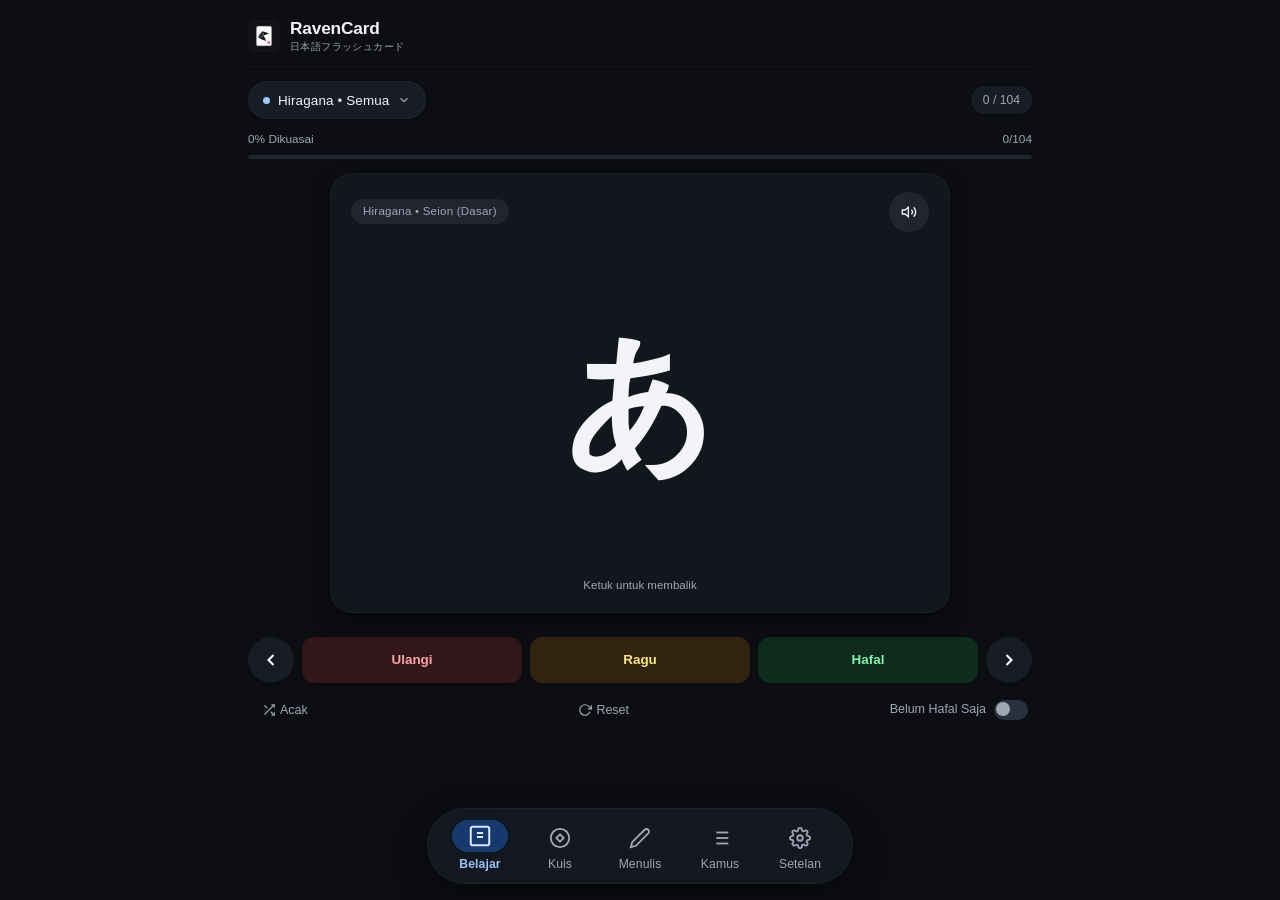
==== index.html @ d356d637 "fix(ui): enlarge japanese characters for android mobile devices and bump cache v33" ====
<!DOCTYPE html>
<html lang="id">
<head>
  <meta charset="UTF-8">
  <meta name="viewport" content="width=device-width, initial-scale=1.0, maximum-scale=1.0, user-scalable=no, viewport-fit=cover">
  <meta name="description" content="Aplikasi Flashcard Belajar Bahasa Jepang: Hiragana, Katakana, Kanji, dan Kotoba N5-N3 secara interaktif dan offline.">
  <meta name="referrer" content="no-referrer">
  <meta name="theme-color" content="#111318">
  
  <meta name="mobile-web-app-capable" content="yes">
  <meta name="application-name" content="RavenCard">
  <link rel="manifest" href="./manifest.json?v=9">
  <link rel="icon" type="image/svg+xml" href="./assets/icons/logo.svg">
  <link rel="icon" type="image/png" sizes="192x192" href="./assets/icons/icon-192.png?v=9">
  
  <meta name="apple-mobile-web-app-capable" content="yes">
  <meta name="apple-mobile-web-app-status-bar-style" content="black-translucent">
  <meta name="apple-mobile-web-app-title" content="RavenCard">
  <link rel="apple-touch-icon" href="./assets/icons/icon-192.png?v=9">

  <title>RavenCard - Nihongo Flashcard N5-N3</title>
  
  <link rel="stylesheet" href="./css/style.css?v=33">
</head>
<body>
  <div class="app-container">
    <div id="protocol-warning" class="hidden" style="background: #251212; border: 1px solid #f85149; color: #f0f6fc; padding: 14px 16px; border-radius: 8px; margin-bottom: 16px; font-size: 0.85rem; line-height: 1.5;">
      <div style="font-weight: 700; color: #ff7b72; margin-bottom: 4px;">Peringatan Keamanan Browser (CORS file:// Protocol)</div>
      <p>Aplikasi web modern berbasis <strong>ES Modules</strong>, <strong>Service Worker</strong>, dan <strong>PWA Manifest</strong> diblokir oleh kebijakan keamanan browser jika dibuka langsung melalui double-click berkas (protokol <code>file://</code>).</p>
      <div style="margin-top: 8px;">Jalankan web server lokal melalui terminal:</div>
      <code style="display: block; background: #0d1117; padding: 8px 12px; border-radius: 4px; border: 1px solid #30363d; margin: 8px 0; font-family: monospace; color: #58a6ff;">python3 -m http.server 8080</code>
      <div>Lalu buka di browser: <a href="http://localhost:8080" style="color: #58a6ff; font-weight: 600; text-decoration: underline;">http://localhost:8080</a></div>
    </div>
    <script>
      if (window.location.protocol === 'file:') {
        var warnEl = document.getElementById('protocol-warning');
        if (warnEl) warnEl.classList.remove('hidden');
      }
    </script>

    <header class="top-bar">
      <div class="brand-section">
        <img src="./assets/icons/logo.svg" alt="RavenCard Logo" class="brand-icon">
        <div class="brand-title-wrap">
          <h1 class="brand-title">RavenCard</h1>
          <span class="brand-subtitle">日本語フラッシュカード</span>
        </div>
      </div>
      
      <div class="top-actions">
        <button id="install-app-btn" class="btn-install-header hidden" aria-label="Instal ke Android">
          <svg width="15" height="15" viewBox="0 0 24 24" fill="none" stroke="currentColor" stroke-width="2.5">
            <path d="M21 15v4a2 2 0 0 1-2 2H5a2 2 0 0 1-2-2v-4"></path>
            <polyline points="7 10 12 15 17 10"></polyline>
            <line x1="12" y1="15" x2="12" y2="3"></line>
          </svg>
          <span>Instal</span>
        </button>
      </div>
    </header>

    <div class="deck-selector-bar" id="deck-selector-bar">
      <button id="deck-selector-btn" class="deck-selector-chip" aria-label="Ganti Kategori dan Level Materi" aria-haspopup="dialog">
        <span class="deck-chip-dot" aria-hidden="true"></span>
        <span id="deck-active-label" class="deck-active-label">Hiragana • Semua</span>
        <svg class="deck-chip-chevron" width="14" height="14" viewBox="0 0 24 24" fill="none" stroke="currentColor" stroke-width="2">
          <polyline points="6 9 12 15 18 9"></polyline>
        </svg>
      </button>
      <div class="deck-count-indicator" id="deck-counter">1 / 46</div>
    </div>

    <section class="page-view active" id="page-cards">
      <div class="progress-bar-wrap">
        <div class="progress-header">
          <span id="mastery-percent-text">0% Dikuasai</span>
          <span id="mastery-detail-text">0/46</span>
        </div>
        <div class="progress-bar-bg">
          <div class="progress-bar-fill" id="progress-bar-fill"></div>
        </div>
      </div>

      <div class="flashcard-stage">
        <div class="flashcard-wrapper" id="flashcard-card" role="button" tabindex="0" aria-label="Flashcard. Ketuk untuk membalik.">
          
          <div class="card-face card-front">
            <div class="card-face-header">
              <span class="card-badge" id="card-badge-front">Hiragana</span>
              <button class="card-audio-btn" id="card-audio-btn" title="Dengarkan Suara" aria-label="Dengarkan Suara">
                <svg width="16" height="16" viewBox="0 0 24 24" fill="none" stroke="currentColor" stroke-width="2">
                  <polygon points="11 5 6 9 2 9 2 15 6 15 11 19 11 5"></polygon>
                  <path d="M19.07 4.93a10 10 0 0 1 0 14.14M15.54 8.46a5 5 0 0 1 0 7.07"></path>
                </svg>
              </button>
            </div>

            <div class="card-face-body">
              <div class="japanese-character" id="card-char-front">あ</div>
              <div class="frequent-kanji-reading" id="card-hint-front" style="display: none;"></div>
            </div>

            <div class="card-face-footer">
              <span>Ketuk untuk membalik</span>
            </div>
          </div>

          <div class="card-face card-back">
            <div class="card-face-header">
              <span class="card-badge" id="card-badge-back">Arti</span>
              <button class="card-audio-btn" id="card-audio-back-btn" title="Dengarkan Suara" aria-label="Dengarkan Suara">
                <svg width="16" height="16" viewBox="0 0 24 24" fill="none" stroke="currentColor" stroke-width="2">
                  <polygon points="11 5 6 9 2 9 2 15 6 15 11 19 11 5"></polygon>
                  <path d="M19.07 4.93a10 10 0 0 1 0 14.14M15.54 8.46a5 5 0 0 1 0 7.07"></path>
                </svg>
              </button>
            </div>

            <div class="card-face-body">
              <div class="back-reading-section">
                <div class="back-character-small" id="card-char-back">あ</div>
                <div class="back-romaji" id="card-romaji-back">a</div>
              </div>

              <div class="back-meaning-section">
                <div class="meaning-id" id="card-meaning-id">Huruf Vokal A</div>
                <div class="meaning-en" id="card-meaning-en">Vowel sound 'a'</div>
                <div class="card-transitivity-box" id="card-transitivity-box" style="display: none;"></div>
              </div>

              <div class="yomi-grid" id="kanji-yomi-box" style="display: none;">
                <div class="yomi-box">
                  <div class="yomi-label">Onyomi</div>
                  <div class="yomi-text" id="kanji-onyomi">-</div>
                  <div class="yomi-romaji" id="kanji-onyomi-romaji">-</div>
                </div>
                <div class="yomi-box">
                  <div class="yomi-label">Kunyomi</div>
                  <div class="yomi-text" id="kanji-kunyomi">-</div>
                  <div class="yomi-romaji" id="kanji-kunyomi-romaji">-</div>
                </div>
              </div>

              <div class="example-section" id="card-example-box" style="display: none;">
                <div class="example-header">
                  <span class="example-ja" id="example-ja">おはようございます</span>
                  <span class="example-reading" id="example-reading"></span>
                </div>
                <div class="example-meaning" id="example-meaning">Selamat pagi</div>
              </div>
            </div>

            <div class="card-face-footer">
              <span>Ketuk untuk kembali</span>
            </div>
          </div>

        </div>
      </div>

      <div class="card-actions-bar">
        <button class="btn-nav-arrow" id="prev-card-btn" aria-label="Kartu Sebelumnya" title="Sebelumnya">
          <svg width="20" height="20" viewBox="0 0 24 24" fill="none" stroke="currentColor" stroke-width="2.5">
            <polyline points="15 18 9 12 15 6"></polyline>
          </svg>
        </button>

        <div class="mastery-rating-group" aria-label="Tandai Status">
          <button class="btn-rate btn-rate-again" id="rate-again-btn" title="Ulangi segera">Ulangi</button>
          <button class="btn-rate btn-rate-hard" id="rate-hard-btn" title="Masih ragu">Ragu</button>
          <button class="btn-rate btn-rate-easy" id="rate-easy-btn" title="Sudah hafal">Hafal</button>
        </div>

        <button class="btn-nav-arrow" id="next-card-btn" aria-label="Kartu Selanjutnya" title="Berikutnya">
          <svg width="20" height="20" viewBox="0 0 24 24" fill="none" stroke="currentColor" stroke-width="2.5">
            <polyline points="9 18 15 12 9 6"></polyline>
          </svg>
        </button>
      </div>

      <div class="quiet-tools-strip">
        <button class="btn-quiet-action" id="shuffle-deck-btn" title="Acak urutan">
          <svg width="14" height="14" viewBox="0 0 24 24" fill="none" stroke="currentColor" stroke-width="2">
            <polyline points="16 3 21 3 21 8"></polyline>
            <line x1="4" y1="20" x2="21" y2="3"></line>
            <polyline points="21 16 21 21 16 21"></polyline>
            <line x1="15" y1="15" x2="21" y2="21"></line>
            <line x1="4" y1="4" x2="9" y2="9"></line>
          </svg>
          <span>Acak</span>
        </button>

        <button class="btn-quiet-action" id="reset-deck-btn" title="Reset hafalan">
          <svg width="14" height="14" viewBox="0 0 24 24" fill="none" stroke="currentColor" stroke-width="2">
            <polyline points="23 4 23 10 17 10"></polyline>
            <path d="M20.49 15a9 9 0 1 1-2.12-9.36L23 10"></path>
          </svg>
          <span>Reset</span>
        </button>

        <label class="toggle-unmastered" title="Saring belum hafal">
          <span>Belum Hafal Saja</span>
          <input type="checkbox" id="unmastered-only-toggle" class="toggle-checkbox">
        </label>
      </div>
    </section>

    <section class="page-view" id="page-quiz">
      <div class="quiz-card">
        <div class="quiz-header">
          <button id="quiz-mode-toggle" class="quiz-mode-pill" type="button" aria-pressed="false" title="Ganti Mode Kuis">
            <svg width="13" height="13" viewBox="0 0 24 24" fill="none" stroke="currentColor" stroke-width="2">
              <polygon points="11 5 6 9 2 9 2 15 6 15 11 19 11 5"></polygon>
              <path d="M19.07 4.93a10 10 0 0 1 0 14.14M15.54 8.46a5 5 0 0 1 0 7.07"></path>
            </svg>
            <span id="quiz-mode-label">Mode Teks</span>
          </button>
          <span class="quiz-counter" id="quiz-question-counter">Soal 1 / 10</span>
        </div>

        <div class="quiz-target-wrap">
          <div class="quiz-character" id="quiz-target-char">あ</div>
          <div class="quiz-audio-visualizer hidden" id="quiz-audio-visualizer" role="button" tabindex="0" aria-label="Putar ulang suara">
            <div class="audio-wave-wrap">
              <span class="audio-bar bar-1"></span>
              <span class="audio-bar bar-2"></span>
              <span class="audio-bar bar-3"></span>
              <span class="audio-bar bar-4"></span>
              <span class="audio-bar bar-5"></span>
            </div>
            <span class="quiz-listening-hint">
              <svg width="14" height="14" viewBox="0 0 24 24" fill="none" stroke="currentColor" stroke-width="2">
                <polygon points="11 5 6 9 2 9 2 15 6 15 11 19 11 5"></polygon>
                <path d="M15.54 8.46a5 5 0 0 1 0 7.07"></path>
              </svg>
              Ketuk untuk dengarkan suara
            </span>
          </div>
        </div>

        <div class="quiz-prompt" id="quiz-prompt">Pilih arti atau cara baca yang benar:</div>
        <div class="quiz-options-grid" id="quiz-options-container"></div>
      </div>

      <div class="quiz-result-card hidden" id="quiz-result-card">
        <div class="quiz-result-badge" id="quiz-result-icon">Hasil Kuis</div>
        <h3 class="quiz-result-title" id="quiz-result-title">Kuis Selesai</h3>
        <p class="quiz-result-score" id="quiz-result-score">Skor: 0 / 10 (0%)</p>
        <p class="quiz-result-desc" id="quiz-result-desc">Kerja bagus!</p>
        <div class="quiz-result-actions">
          <button class="btn-control btn-flip-main" id="quiz-retry-btn">Ulangi Kuis</button>
        </div>
      </div>
    </section>

    <section class="page-view" id="page-list">
      <div class="dict-search-wrap">
        <span class="search-icon" aria-hidden="true">
          <svg width="18" height="18" viewBox="0 0 24 24" fill="none" stroke="currentColor" stroke-width="2">
            <circle cx="11" cy="11" r="8"></circle>
            <line x1="21" y1="21" x2="16.65" y2="16.65"></line>
          </svg>
        </span>
        <input type="text" id="dict-search-input" class="dict-search-input" placeholder="Cari karakter, romaji, atau arti..." aria-label="Cari entri">
      </div>
      <div class="dict-list-container" id="dict-list-container">
      </div>
    </section>

    <section class="page-view" id="page-writing">
      <div class="writing-setup-card" id="writing-setup-card">
        <div class="writing-setup-header">
          <h2 class="writing-setup-title">Latihan Menulis</h2>
          <p class="writing-setup-desc">Latih memori otot dan goresan huruf Jepang dengan panduan pudar bertahap.</p>
        </div>

        <div class="writing-config-group">
          <label class="writing-config-label">Kategori Materi</label>
          <div class="writing-category-grid" id="writing-category-selector">
            <button class="writing-cat-btn active" data-cat="hiragana">
              <span class="cat-kanji">あ</span>
              <span class="cat-text">Hiragana</span>
            </button>
            <button class="writing-cat-btn" data-cat="katakana">
              <span class="cat-kanji">ア</span>
              <span class="cat-text">Katakana</span>
            </button>
            <button class="writing-cat-btn" data-cat="kanji">
              <span class="cat-kanji">漢</span>
              <span class="cat-text">Kanji</span>
            </button>
          </div>
        </div>

        <div class="writing-config-group" id="writing-level-group" style="display: none;">
          <label class="writing-config-label">Level Kanji</label>
          <div class="writing-chips-row" id="writing-level-selector">
            <button class="writing-chip-btn active" data-lvl="n5">N5</button>
            <button class="writing-chip-btn" data-lvl="n4">N4</button>
            <button class="writing-chip-btn" data-lvl="n3">N3</button>
          </div>
        </div>

        <div class="writing-config-group">
          <div class="writing-label-row">
            <label class="writing-config-label">Jumlah Pengulangan per Huruf</label>
            <span class="writing-rep-badge" id="writing-rep-display">20x</span>
          </div>
          <div class="writing-rep-options">
            <button class="rep-preset-btn" data-rep="10">10x (Min)</button>
            <button class="rep-preset-btn active" data-rep="20">20x (Ideal)</button>
            <button class="rep-preset-btn" data-rep="30">30x (Master)</button>
            <div class="rep-stepper">
              <button class="rep-step-btn" id="rep-dec-btn" aria-label="Kurangi repetisi">-</button>
              <input type="number" id="rep-number-input" class="rep-input" min="10" max="100" value="20" aria-label="Jumlah repetisi">
              <button class="rep-step-btn" id="rep-inc-btn" aria-label="Tambah repetisi">+</button>
            </div>
          </div>
          <span class="writing-config-hint">Panduan di latar belakang akan memudar bertahap dan hilang total pada pertengahan sesi agar terlatih mengingat mandiri.</span>
        </div>

        <div class="writing-config-group">
          <label class="writing-config-label">Mulai Dari Huruf</label>
          <div class="writing-char-select-wrap">
            <select id="writing-char-select" class="writing-char-dropdown" aria-label="Pilih karakter pertama">
            </select>
          </div>
        </div>

        <button class="btn-control btn-flip-main writing-start-btn" id="writing-start-btn">
          Mulai Latihan Menulis
        </button>
      </div>

      <div class="writing-stage-card hidden" id="writing-stage-card">
        <div class="writing-stage-header">
          <button class="btn-icon" id="writing-exit-btn" title="Ganti Pengaturan" aria-label="Kembali ke Pengaturan">
            <svg width="18" height="18" viewBox="0 0 24 24" fill="none" stroke="currentColor" stroke-width="2">
              <polyline points="15 18 9 12 15 6"></polyline>
            </svg>
          </button>

          <div class="writing-progress-info">
            <div class="writing-char-info">
              <span class="writing-char-badge" id="writing-char-badge">Hiragana</span>
              <span class="writing-char-romaji" id="writing-char-romaji">a</span>
            </div>
            <div class="writing-rep-counter" id="writing-rep-counter">Repetisi 1 / 20</div>
          </div>

          <button class="card-audio-btn" id="writing-audio-btn" title="Dengarkan Suara" aria-label="Dengarkan Suara">
            <svg width="16" height="16" viewBox="0 0 24 24" fill="none" stroke="currentColor" stroke-width="2">
              <polygon points="11 5 6 9 2 9 2 15 6 15 11 19 11 5"></polygon>
              <path d="M19.07 4.93a10 10 0 0 1 0 14.14M15.54 8.46a5 5 0 0 1 0 7.07"></path>
            </svg>
          </button>
        </div>

        <div class="writing-status-strip">
          <div class="writing-rep-bar-wrap">
            <div class="writing-rep-bar-fill" id="writing-rep-bar-fill" style="width: 5%;"></div>
          </div>
        </div>

        <div class="canvas-stage-wrapper">
          <div class="canvas-grid-box" id="canvas-grid-box">
            <div class="canvas-ghost-glyph" id="canvas-ghost-glyph">あ</div>
            <div class="canvas-stroke-markers" id="canvas-stroke-markers"></div>
            <div class="canvas-grid-cross vertical"></div>
            <div class="canvas-grid-cross horizontal"></div>
            <canvas id="writing-canvas" width="300" height="300"></canvas>
          </div>
        </div>

        <div class="canvas-controls-row">
          <button class="btn-canvas-tool btn-tool-icon" id="canvas-clear-btn" title="Hapus coretan" aria-label="Hapus coretan">
            <svg width="18" height="18" viewBox="0 0 24 24" fill="none" stroke="currentColor" stroke-width="2">
              <path d="M3 6h18"></path>
              <path d="M19 6v14a2 2 0 0 1-2 2H7a2 2 0 0 1-2-2V6m3 0V4a2 2 0 0 1 2-2h4a2 2 0 0 1 2 2v2"></path>
            </svg>
          </button>

          <button class="btn-canvas-tool btn-tool-icon" id="canvas-undo-btn" title="Batalkan goresan terakhir" aria-label="Undo">
            <svg width="18" height="18" viewBox="0 0 24 24" fill="none" stroke="currentColor" stroke-width="2">
              <path d="M3 7v6h6"></path>
              <path d="M21 17a9 9 0 0 0-9-9 9 9 0 0 0-6 2.3L3 13"></path>
            </svg>
          </button>

          <button class="btn-canvas-tool btn-tool-icon btn-peek-guide" id="canvas-peek-btn" title="Intip panduan sebentar" aria-label="Intip Panduan">
            <svg width="18" height="18" viewBox="0 0 24 24" fill="none" stroke="currentColor" stroke-width="2">
              <path d="M1 12s4-8 11-8 11 8 11 8-4 8-11 8-11-8-11-8z"></path>
              <circle cx="12" cy="12" r="3"></circle>
            </svg>
          </button>

          <button class="btn-canvas-primary" id="canvas-next-rep-btn">
            <span>Lanjut</span>
            <svg width="16" height="16" viewBox="0 0 24 24" fill="none" stroke="currentColor" stroke-width="2.5">
              <polyline points="9 18 15 12 9 6"></polyline>
            </svg>
          </button>
        </div>

        <div class="writing-deck-nav">
          <button class="btn-quiet-action" id="writing-prev-char-btn" title="Huruf Sebelumnya">
            <svg width="15" height="15" viewBox="0 0 24 24" fill="none" stroke="currentColor" stroke-width="2">
              <polyline points="15 18 9 12 15 6"></polyline>
            </svg>
            <span>Huruf Lalu</span>
          </button>

          <span class="writing-deck-pos" id="writing-deck-pos">1 / 46</span>

          <button class="btn-quiet-action" id="writing-next-char-btn" title="Huruf Berikutnya">
            <span>Huruf Lanjut</span>
            <svg width="15" height="15" viewBox="0 0 24 24" fill="none" stroke="currentColor" stroke-width="2">
              <polyline points="9 18 15 12 9 6"></polyline>
            </svg>
          </button>
        </div>
      </div>
    </section>

    <section class="page-view" id="page-settings">
      <div class="settings-page-wrapper">
        <div class="settings-header">
          <h2 class="settings-title">Pengaturan</h2>
          <p class="settings-subtitle">Personalisasi tampilan, tema warna pastel, dan kelola cadangan data</p>
        </div>

        <!-- Mode Tampilan -->
        <div class="settings-card">
          <div class="settings-card-header">
            <div class="settings-card-icon theme-icon">
              <svg width="20" height="20" viewBox="0 0 24 24" fill="none" stroke="currentColor" stroke-width="2">
                <circle cx="12" cy="12" r="5"></circle>
                <line x1="12" y1="1" x2="12" y2="3"></line>
                <line x1="12" y1="21" x2="12" y2="23"></line>
                <line x1="4.22" y1="4.22" x2="5.64" y2="5.64"></line>
                <line x1="18.36" y1="18.36" x2="19.78" y2="19.78"></line>
                <line x1="1" y1="12" x2="3" y2="12"></line>
                <line x1="21" y1="12" x2="23" y2="12"></line>
                <line x1="4.22" y1="19.78" x2="5.64" y2="18.36"></line>
                <line x1="18.36" y1="5.64" x2="19.78" y2="4.22"></line>
              </svg>
            </div>
            <div>
              <h3 class="settings-card-title">Mode Tampilan</h3>
              <p class="settings-card-desc">Pilih antara tema gelap atau terang</p>
            </div>
          </div>

          <div class="theme-switch-grid">
            <button class="theme-switch-btn active" id="theme-btn-dark" data-theme-val="dark" type="button">
              <div class="theme-preview dark-preview">
                <div class="preview-bar"></div>
                <div class="preview-content">
                  <div class="preview-chip"></div>
                </div>
              </div>
              <span class="theme-btn-label">Mode Gelap</span>
            </button>

            <button class="theme-switch-btn" id="theme-btn-light" data-theme-val="light" type="button">
              <div class="theme-preview light-preview">
                <div class="preview-bar"></div>
                <div class="preview-content">
                  <div class="preview-chip"></div>
                </div>
              </div>
              <span class="theme-btn-label">Mode Terang</span>
            </button>
          </div>
        </div>

        <!-- Warna Aksen Pastel -->
        <div class="settings-card">
          <div class="settings-card-header">
            <div class="settings-card-icon color-icon">
              <svg width="20" height="20" viewBox="0 0 24 24" fill="none" stroke="currentColor" stroke-width="2">
                <circle cx="13.5" cy="6.5" r=".5" fill="currentColor"></circle>
                <circle cx="17.5" cy="10.5" r=".5" fill="currentColor"></circle>
                <circle cx="8.5" cy="7.5" r=".5" fill="currentColor"></circle>
                <circle cx="6.5" cy="12.5" r=".5" fill="currentColor"></circle>
                <path d="M12 2C6.5 2 2 6.5 2 12s4.5 10 10 10c.926 0 1.648-.746 1.648-1.688 0-.437-.18-.835-.437-1.125-.29-.289-.438-.652-.438-1.125a1.64 1.64 0 0 1 1.668-1.668h1.996c3.051 0 5.555-2.503 5.555-5.554C21.965 6.012 17.461 2 12 2z"></path>
              </svg>
            </div>
            <div>
              <h3 class="settings-card-title">Warna Aksen Pastel</h3>
              <p class="settings-card-desc">Pilih nuansa warna kartu, tombol, dan navigasi</p>
            </div>
          </div>

          <div class="accent-palette-grid" id="accent-palette-grid">
            <button class="accent-palette-btn active" data-accent="blue" type="button" title="Biru Pastel">
              <span class="color-dot" style="background: #9ec5fe;"></span>
              <span class="color-name">Biru</span>
            </button>
            <button class="accent-palette-btn" data-accent="pink" type="button" title="Pink Sakura">
              <span class="color-dot" style="background: #f472b6;"></span>
              <span class="color-name">Pink</span>
            </button>
            <button class="accent-palette-btn" data-accent="green" type="button" title="Hijau Matcha">
              <span class="color-dot" style="background: #70d694;"></span>
              <span class="color-name">Hijau</span>
            </button>
            <button class="accent-palette-btn" data-accent="red" type="button" title="Merah Koral">
              <span class="color-dot" style="background: #ff857d;"></span>
              <span class="color-name">Merah</span>
            </button>
            <button class="accent-palette-btn" data-accent="orange" type="button" title="Oranye Peach">
              <span class="color-dot" style="background: #ffaa5a;"></span>
              <span class="color-name">Oranye</span>
            </button>
            <button class="accent-palette-btn" data-accent="purple" type="button" title="Lavender Ungu">
              <span class="color-dot" style="background: #bfa6f5;"></span>
              <span class="color-name">Ungu</span>
            </button>
            <button class="accent-palette-btn" data-accent="grayscale" type="button" title="Grayscale Minimalis">
              <span class="color-dot" style="background: #cbd5e1;"></span>
              <span class="color-name">Grayscale</span>
            </button>
          </div>
        </div>

        <!-- Cadangan & Pemulihan (100% Offline) -->
        <div class="settings-card">
          <div class="settings-card-header">
            <div class="settings-card-icon backup-icon">
              <svg width="20" height="20" viewBox="0 0 24 24" fill="none" stroke="currentColor" stroke-width="2">
                <path d="M19 21H5a2 2 0 0 1-2-2V5a2 2 0 0 1 2-2h11l5 5v11a2 2 0 0 1-2 2z"></path>
                <polyline points="17 21 17 13 7 13 7 21"></polyline>
                <polyline points="7 3 7 8 15 8"></polyline>
              </svg>
            </div>
            <div>
              <h3 class="settings-card-title">Cadangan & Pemulihan (Offline)</h3>
              <p class="settings-card-desc">Simpan atau pindahkan riwayat penilaian kartu antar perangkat</p>
            </div>
          </div>

          <div class="backup-status-card" id="settings-backup-status">
            <div class="backup-status-info">
              <div class="backup-status-title">Status Memori Perangkat</div>
              <div class="backup-status-detail" id="settings-storage-count">0 kartu dinilai dalam memori lokal</div>
            </div>
          </div>

          <div class="settings-action-row">
            <button id="settings-export-btn" class="backup-action-btn primary-action" type="button">
              <svg width="16" height="16" viewBox="0 0 24 24" fill="none" stroke="currentColor" stroke-width="2">
                <path d="M21 15v4a2 2 0 0 1-2 2H5a2 2 0 0 1-2-2v-4"></path>
                <polyline points="7 10 12 15 17 10"></polyline>
                <line x1="12" y1="15" x2="12" y2="3"></line>
              </svg>
              <span>Ekspor Data JSON</span>
            </button>

            <input type="file" id="settings-import-file-input" accept=".json,application/json" class="hidden">
            <button id="settings-import-btn" class="backup-action-btn secondary-action" type="button">
              <svg width="16" height="16" viewBox="0 0 24 24" fill="none" stroke="currentColor" stroke-width="2">
                <path d="M21 15v4a2 2 0 0 1-2 2H5a2 2 0 0 1-2-2v-4"></path>
                <polyline points="17 8 12 3 7 8"></polyline>
                <line x1="12" y1="3" x2="12" y2="15"></line>
              </svg>
              <span>Impor Berkas JSON</span>
            </button>
          </div>

          <div class="settings-danger-box">
            <div class="danger-box-info">
              <div class="danger-box-title">Reset Total Progres</div>
              <div class="danger-box-desc">Hapus seluruh riwayat penilaian kartu pada perangkat ini</div>
            </div>
            <button id="settings-reset-btn" class="backup-action-btn danger-action" type="button">
              Reset Semua
            </button>
          </div>
        </div>

        <!-- Pintasan Keyboard -->
        <div class="settings-card">
          <div class="settings-card-header">
            <div class="settings-card-icon keyboard-icon">
              <svg width="20" height="20" viewBox="0 0 24 24" fill="none" stroke="currentColor" stroke-width="2">
                <rect x="2" y="4" width="20" height="16" rx="2" ry="2"></rect>
                <line x1="6" y1="8" x2="6" y2="8"></line>
                <line x1="10" y1="8" x2="10" y2="8"></line>
                <line x1="14" y1="8" x2="14" y2="8"></line>
                <line x1="18" y1="8" x2="18" y2="8"></line>
                <line x1="6" y1="12" x2="6" y2="12"></line>
                <line x1="18" y1="12" x2="18" y2="12"></line>
                <line x1="10" y1="16" x2="14" y2="16"></line>
              </svg>
            </div>
            <div>
              <h3 class="settings-card-title">Pintasan Keyboard Fisik</h3>
              <p class="settings-card-desc">Bila belajar menggunakan tablet dengan keyboard atau laptop</p>
            </div>
          </div>

          <div class="keyboard-shortcuts-grid">
            <div class="shortcut-item"><kbd>Spasi</kbd><span>Balik Kartu Flashcard</span></div>
            <div class="shortcut-item"><kbd>→</kbd> / <kbd>←</kbd><span>Kartu Berikutnya / Sebelumnya</span></div>
            <div class="shortcut-item"><kbd>1</kbd><span>Tandai Lagi (Merah)</span></div>
            <div class="shortcut-item"><kbd>2</kbd><span>Tandai Ragu (Kuning)</span></div>
            <div class="shortcut-item"><kbd>3</kbd><span>Tandai Paham (Hijau)</span></div>
            <div class="shortcut-item"><kbd>A</kbd><span>Putar Audio Pengucapan</span></div>
            <div class="shortcut-item"><kbd>S</kbd><span>Acak Urutan Kartu (Shuffle)</span></div>
          </div>
        </div>
      </div>
    </section>

  </div>

  <nav class="floating-botnav" id="floating-botnav" aria-label="Navigasi Halaman Utama">
    <button class="botnav-item active" data-page="cards" aria-label="Belajar Flashcard">
      <div class="botnav-indicator">
        <svg class="botnav-icon" width="22" height="22" viewBox="0 0 24 24" fill="none" stroke="currentColor" stroke-width="2">
          <rect x="3" y="3" width="18" height="18" rx="2" ry="2"></rect>
          <line x1="9" y1="9" x2="15" y2="9"></line>
          <line x1="9" y1="13" x2="15" y2="13"></line>
        </svg>
      </div>
      <span class="botnav-label">Belajar</span>
    </button>

    <button class="botnav-item" data-page="quiz" aria-label="Kuis Uji Ingatan">
      <div class="botnav-indicator">
        <svg class="botnav-icon" width="22" height="22" viewBox="0 0 24 24" fill="none" stroke="currentColor" stroke-width="2">
          <circle cx="12" cy="12" r="10"></circle>
          <polygon points="12 8 8 12 12 16 16 12 12 8"></polygon>
        </svg>
      </div>
      <span class="botnav-label">Kuis</span>
    </button>

    <button class="botnav-item" data-page="writing" aria-label="Latihan Menulis Huruf">
      <div class="botnav-indicator">
        <svg class="botnav-icon" width="22" height="22" viewBox="0 0 24 24" fill="none" stroke="currentColor" stroke-width="2">
          <path d="M17 3a2.828 2.828 0 1 1 4 4L7.5 20.5 2 22l1.5-5.5L17 3z"></path>
        </svg>
      </div>
      <span class="botnav-label">Menulis</span>
    </button>

    <button class="botnav-item" data-page="list" aria-label="Daftar dan Kamus Referensi">
      <div class="botnav-indicator">
        <svg class="botnav-icon" width="22" height="22" viewBox="0 0 24 24" fill="none" stroke="currentColor" stroke-width="2">
          <line x1="8" y1="6" x2="21" y2="6"></line>
          <line x1="8" y1="12" x2="21" y2="12"></line>
          <line x1="8" y1="18" x2="21" y2="18"></line>
          <line x1="3" y1="6" x2="3.01" y2="6"></line>
          <line x1="3" y1="12" x2="3.01" y2="12"></line>
          <line x1="3" y1="18" x2="3.01" y2="18"></line>
        </svg>
      </div>
      <span class="botnav-label">Kamus</span>
    </button>

    <button class="botnav-item" data-page="settings" aria-label="Pengaturan dan Tema">
      <div class="botnav-indicator">
        <svg class="botnav-icon" width="22" height="22" viewBox="0 0 24 24" fill="none" stroke="currentColor" stroke-width="2">
          <circle cx="12" cy="12" r="3"></circle>
          <path d="M19.4 15a1.65 1.65 0 0 0 .33 1.82l.06.06a2 2 0 0 1 0 2.83 2 2 0 0 1-2.83 0l-.06-.06a1.65 1.65 0 0 0-1.82-.33 1.65 1.65 0 0 0-1 1.51V21a2 2 0 0 1-2 2 2 2 0 0 1-2-2v-.09A1.65 1.65 0 0 0 9 19.4a1.65 1.65 0 0 0-1.82.33l-.06.06a2 2 0 0 1-2.83 0 2 2 0 0 1 0-2.83l.06-.06a1.65 1.65 0 0 0 .33-1.82 1.65 1.65 0 0 0-1.51-1H3a2 2 0 0 1-2-2 2 2 0 0 1 2-2h.09A1.65 1.65 0 0 0 4.6 9a1.65 1.65 0 0 0-.33-1.82l-.06-.06a2 2 0 0 1 0-2.83 2 2 0 0 1 2.83 0l.06.06a1.65 1.65 0 0 0 1.82.33H9a1.65 1.65 0 0 0 1-1.51V3a2 2 0 0 1 2-2 2 2 0 0 1 2 2v.09a1.65 1.65 0 0 0 1 1.51 1.65 1.65 0 0 0 1.82-.33l.06-.06a2 2 0 0 1 2.83 0 2 2 0 0 1 0 2.83l-.06.06a1.65 1.65 0 0 0-.33 1.82V9a1.65 1.65 0 0 0 1.51 1H21a2 2 0 0 1 2 2 2 2 0 0 1-2 2h-.09a1.65 1.65 0 0 0-1.51 1z"></path>
        </svg>
      </div>
      <span class="botnav-label">Setelan</span>
    </button>
  </nav>

  <aside class="pwa-banner" id="pwa-install-banner" aria-label="Pasang Aplikasi">
    <div class="pwa-banner-content">
      <img src="./assets/icons/logo.svg" alt="RavenCard Icon" class="pwa-banner-icon">
      <div class="pwa-banner-text">
        <h4>Pasang di Layar Utama</h4>
        <p>Buka langsung dari beranda ponsel dan gunakan tanpa koneksi internet.</p>
      </div>
    </div>
    <div class="pwa-banner-actions">
      <button class="btn-banner-install" id="banner-install-btn">Instal</button>
      <button class="btn-banner-close" id="banner-dismiss-btn" aria-label="Tutup Banner">✕</button>
    </div>
  </aside>

  <div class="modal-overlay" id="deck-modal" role="dialog" aria-modal="true" aria-labelledby="deck-modal-title">
    <div class="modal-box deck-sheet-box">
      <div class="modal-header">
        <h3 class="modal-title" id="deck-modal-title">Pilih Materi Belajar</h3>
        <button class="modal-close-btn" id="close-deck-modal-btn" aria-label="Tutup Dialog">✕</button>
      </div>

      <div class="deck-picker-section">
        <div class="deck-picker-label">Kategori Aksara & Kosakata</div>
        <div class="deck-category-grid" id="sheet-category-grid">
          <button class="sheet-category-btn active" data-category="hiragana">
            <span class="sheet-category-icon">あ</span>
            <div class="sheet-category-info">
              <span class="sheet-category-name">Hiragana</span>
              <span class="sheet-category-desc">Aksara fonetik dasar</span>
            </div>
          </button>
          <button class="sheet-category-btn" data-category="katakana">
            <span class="sheet-category-icon">ア</span>
            <div class="sheet-category-info">
              <span class="sheet-category-name">Katakana</span>
              <span class="sheet-category-desc">Kata serapan asing</span>
            </div>
          </button>
          <button class="sheet-category-btn" data-category="kanji">
            <span class="sheet-category-icon">漢</span>
            <div class="sheet-category-info">
              <span class="sheet-category-name">Kanji</span>
              <span class="sheet-category-desc">Ideogram N5-N3</span>
            </div>
          </button>
          <button class="sheet-category-btn" data-category="kotoba">
            <span class="sheet-category-icon">語</span>
            <div class="sheet-category-info">
              <span class="sheet-category-name">Kotoba</span>
              <span class="sheet-category-desc">Kosakata esensial</span>
            </div>
          </button>
          <button class="sheet-category-btn" data-category="jft">
            <span class="sheet-category-icon">生</span>
            <div class="sheet-category-info">
              <span class="sheet-category-name">JFT-Basic</span>
              <span class="sheet-category-desc">Rambu & Kehidupan A2</span>
            </div>
          </button>
        </div>
      </div>

      <div class="deck-picker-section">
        <div class="deck-picker-label">Tingkat / Golongan</div>
        <div class="sheet-level-chips" id="sheet-level-chips">
          <!-- Populated dynamically based on category -->
        </div>
      </div>
    </div>
  </div>

  <div class="modal-overlay" id="install-modal" role="dialog" aria-modal="true" aria-labelledby="modal-title">
    <div class="modal-box">
      <div class="modal-header">
        <h3 class="modal-title" id="modal-title">Pasang RavenCard</h3>
        <button class="modal-close-btn" id="close-install-modal-btn" aria-label="Tutup Dialog">✕</button>
      </div>
      
      <div class="install-os-tabs" id="install-os-tabs" role="tablist">
        <button class="install-os-tab active" data-tab="android" id="tab-btn-android" role="tab" aria-selected="true">
          <svg width="15" height="15" viewBox="0 0 24 24" fill="none" stroke="currentColor" stroke-width="2">
            <rect x="5" y="2" width="14" height="20" rx="2" ry="2"></rect>
            <line x1="12" y1="18" x2="12.01" y2="18"></line>
          </svg>
          <span>Android / Huawei</span>
        </button>
        <button class="install-os-tab" data-tab="ios" id="tab-btn-ios" role="tab" aria-selected="false">
          <svg width="15" height="15" viewBox="0 0 24 24" fill="none" stroke="currentColor" stroke-width="2">
            <path d="M12 2a10 10 0 1 0 10 10A10 10 0 0 0 12 2zm1 14.5a1.5 1.5 0 1 1-3 0 1.5 1.5 0 0 1 3 0zm-.5-4.5h-1V7h1z"></path>
          </svg>
          <span>Apple iOS / iPadOS</span>
        </button>
      </div>

      <div class="install-steps-list" id="install-steps-android">
        <div class="install-step-item">
          <div class="step-num">1</div>
          <div class="step-text">
            <h5>Buka di Chrome atau Huawei Browser</h5>
            <p>Akses RavenCard di ponsel Android atau tablet Huawei MatePad.</p>
          </div>
        </div>

        <div class="install-step-item">
          <div class="step-num">2</div>
          <div class="step-text">
            <h5>Buka Menu Browser (⋮ atau ⠇)</h5>
            <p>Ketuk menu titik tiga di Chrome atau bilah menu di Huawei Browser.</p>
          </div>
        </div>

        <div class="install-step-item">
          <div class="step-num">3</div>
          <div class="step-text">
            <h5>Pilih Pasang / Tambahkan</h5>
            <p>Pilih <strong>Instal aplikasi</strong> atau <strong>Tambahkan ke layar beranda</strong>.</p>
          </div>
        </div>

        <div class="install-step-item">
          <div class="step-num">4</div>
          <div class="step-text">
            <h5>Siap Digunakan Offline</h5>
            <p>Ikon RavenCard muncul di layar utama dan bisa dibuka langsung tanpa kuota.</p>
          </div>
        </div>
      </div>

      <div class="install-steps-list hidden" id="install-steps-ios">
        <div class="install-step-item">
          <div class="step-num">1</div>
          <div class="step-text">
            <h5>Buka di Safari</h5>
            <p>Akses RavenCard melalui peramban resmi <strong>Safari</strong> di iPhone atau iPad.</p>
          </div>
        </div>

        <div class="install-step-item">
          <div class="step-num">2</div>
          <div class="step-text">
            <h5>Ketuk Tombol Bagikan (Share)</h5>
            <p>Ketuk ikon Bagikan <span class="step-badge">[↑]</span> di bilah bawah iPhone atau bilah atas iPad.</p>
          </div>
        </div>

        <div class="install-step-item">
          <div class="step-num">3</div>
          <div class="step-text">
            <h5>Pilih "Add to Home Screen"</h5>
            <p>Gulir daftar menu ke bawah lalu pilih opsi <strong>Tambahkan ke Layar Utama</strong>.</p>
          </div>
        </div>

        <div class="install-step-item">
          <div class="step-num">4</div>
          <div class="step-text">
            <h5>Ketuk "Tambah"</h5>
            <p>RavenCard akan terpasang di layar utama iPad/iPhone dan berjalan layar penuh.</p>
          </div>
        </div>
      </div>

      <button class="btn-control btn-flip-main" style="width: 100%;" onclick="document.getElementById('install-modal').classList.remove('active')">
        Mengerti
      </button>
    </div>
  </div>

  <div id="app-toast" class="toast-notification"></div>

  <script type="module" src="./js/app.js?v=33"></script>
</body>
</html>
---- css/style.css ----
/* RavenCard Material Design 3 Expressive theme */

:root {
  /* Tonal surfaces */
  --md-sys-color-surface: #0c0e12;
  --md-sys-color-surface-container-lowest: #07080a;
  --md-sys-color-surface-container-low: #13161c;
  --md-sys-color-surface-container: #181c24;
  --md-sys-color-surface-container-high: #202530;
  --md-sys-color-surface-container-highest: #2a313e;
  --md-sys-color-surface-tint: #9ec5fe;

  /* Content colors */
  --md-sys-color-on-surface: #f3f4f8;
  --md-sys-color-on-surface-variant: #a0a6b5;

  /* Outlines */
  --md-sys-color-outline: rgba(255, 255, 255, 0.08);
  --md-sys-color-outline-variant: rgba(255, 255, 255, 0.04);

  /* Primary accent */
  --md-sys-color-primary: #9ec5fe;
  --md-sys-color-on-primary: #05295c;
  --md-sys-color-primary-container: #163a6e;
  --md-sys-color-on-primary-container: #d9e5ff;

  /* Secondary accent */
  --md-sys-color-secondary: #c8ceda;
  --md-sys-color-on-secondary: #272d38;
  --md-sys-color-secondary-container: #394252;
  --md-sys-color-on-secondary-container: #e0e5f0;

  /* Feedback states */
  --md-sys-color-error: #fca5a5;
  --md-sys-color-error-container: rgba(239, 68, 68, 0.16);
  --md-sys-color-on-error-container: #fecaca;

  --md-sys-color-warning: #fde68a;
  --md-sys-color-warning-container: rgba(245, 158, 11, 0.16);
  --md-sys-color-on-warning-container: #fef3c7;

  --md-sys-color-success: #86efac;
  --md-sys-color-success-container: rgba(34, 197, 94, 0.16);
  --md-sys-color-on-success-container: #dcfce7;

  /* Legacy aliases */
  --bg-primary: var(--md-sys-color-surface-container-lowest);
  --bg-secondary: var(--md-sys-color-surface-container-low);
  --bg-surface: var(--md-sys-color-surface-container);
  --bg-surface-elevated: var(--md-sys-color-surface-container-high);
  --border-subtle: var(--md-sys-color-outline-variant);
  --border-focus: var(--md-sys-color-primary);
  --text-primary: var(--md-sys-color-on-surface);
  --text-secondary: var(--md-sys-color-on-surface-variant);
  --text-muted: var(--md-sys-color-outline);
  --accent-primary: var(--md-sys-color-primary);

  /* Radii */
  --radius-xs: 4px;
  --radius-sm: 8px;
  --radius-md: 12px;
  --radius-lg: 16px;
  --radius-xl: 22px;
  --radius-full: 9999px;

  /* Typography */
  --font-cjk: 'Noto Sans JP', 'Hiragino Kaku Gothic ProN', 'Meiryo', -apple-system, BlinkMacSystemFont, 'Segoe UI', Roboto, sans-serif;
  --font-display-kanji: 'Noto Sans JP', 'Hiragino Mincho ProN', 'Yu Mincho', serif;

  /* Shadows */
  --shadow-none: none;
  --shadow-subtle: 0 1px 3px rgba(0, 0, 0, 0.25);
  --shadow-card: 0 8px 24px -4px rgba(0, 0, 0, 0.50), 0 2px 6px rgba(0, 0, 0, 0.30);
  --shadow-float: 0 12px 32px -4px rgba(0, 0, 0, 0.60), 0 4px 10px rgba(0, 0, 0, 0.35);

  /* Transitions */
  --motion-fast: 0.16s cubic-bezier(0.2, 0, 0, 1);
  --motion-standard: 0.24s cubic-bezier(0.2, 0, 0, 1);
  --motion-spring: 0.38s cubic-bezier(0.34, 1.25, 0.64, 1);
  --motion-flip: 0.50s cubic-bezier(0.34, 1.3, 0.64, 1);
}

/* Light theme */
[data-theme="light"] {
  --md-sys-color-surface: #f4f5f8;
  --md-sys-color-surface-container-lowest: #ffffff;
  --md-sys-color-surface-container-low: #ffffff;
  --md-sys-color-surface-container: #eaedf2;
  --md-sys-color-surface-container-high: #dfe3ea;
  --md-sys-color-surface-container-highest: #d2d8e2;
  --md-sys-color-surface-tint: #1a56db;

  --md-sys-color-on-surface: #111827;
  --md-sys-color-on-surface-variant: #4b5565;
  --md-sys-color-outline: rgba(0, 0, 0, 0.08);
  --md-sys-color-outline-variant: rgba(0, 0, 0, 0.04);

  --md-sys-color-primary: #1a56db;
  --md-sys-color-on-primary: #ffffff;
  --md-sys-color-primary-container: #dbeafe;
  --md-sys-color-on-primary-container: #1e3a8a;

  --md-sys-color-secondary: #4b5565;
  --md-sys-color-on-secondary: #ffffff;
  --md-sys-color-secondary-container: #e2e6ee;
  --md-sys-color-on-secondary-container: #1e2430;

  --md-sys-color-error: #dc2626;
  --md-sys-color-error-container: #fee2e2;
  --md-sys-color-on-error-container: #991b1b;

  --md-sys-color-warning: #d97706;
  --md-sys-color-warning-container: #fef3c7;
  --md-sys-color-on-warning-container: #92400e;

  --md-sys-color-success: #16a34a;
  --md-sys-color-success-container: #dcfce7;
  --md-sys-color-on-success-container: #166534;

  --shadow-subtle: 0 1px 3px rgba(0, 0, 0, 0.04);
  --shadow-card: 0 4px 16px -2px rgba(0, 0, 0, 0.06), 0 2px 4px rgba(0, 0, 0, 0.03);
  --shadow-float: 0 10px 28px -4px rgba(0, 0, 0, 0.08), 0 3px 8px rgba(0, 0, 0, 0.04);
}

/* Pastel Accent Palettes (Dark Theme Overrides) */
[data-accent="blue"] {
  --md-sys-color-primary: #9ec5fe;
  --md-sys-color-on-primary: #05295c;
  --md-sys-color-primary-container: #163a6e;
  --md-sys-color-on-primary-container: #d9e5ff;
}

[data-accent="pink"] {
  --md-sys-color-primary: #f9a8d4;
  --md-sys-color-on-primary: #500724;
  --md-sys-color-primary-container: #541530;
  --md-sys-color-on-primary-container: #fce7f3;
}

[data-accent="green"] {
  --md-sys-color-primary: #70d694;
  --md-sys-color-on-primary: #0a3818;
  --md-sys-color-primary-container: #134e26;
  --md-sys-color-on-primary-container: #c4f9d6;
}

[data-accent="red"] {
  --md-sys-color-primary: #ff857d;
  --md-sys-color-on-primary: #520f0a;
  --md-sys-color-primary-container: #681711;
  --md-sys-color-on-primary-container: #ffdad6;
}

[data-accent="orange"] {
  --md-sys-color-primary: #ffaa5a;
  --md-sys-color-on-primary: #4d2300;
  --md-sys-color-primary-container: #632f00;
  --md-sys-color-on-primary-container: #ffdcbe;
}

[data-accent="purple"] {
  --md-sys-color-primary: #bfa6f5;
  --md-sys-color-on-primary: #331d5b;
  --md-sys-color-primary-container: #46287c;
  --md-sys-color-on-primary-container: #eedeff;
}

[data-accent="grayscale"] {
  --md-sys-color-primary: #cbd5e1;
  --md-sys-color-on-primary: #1e293b;
  --md-sys-color-primary-container: #334155;
  --md-sys-color-on-primary-container: #f1f5f9;
}

/* Pastel Accent Palettes (Light Theme Overrides) */
[data-theme="light"][data-accent="blue"] {
  --md-sys-color-primary: #1a56db;
  --md-sys-color-on-primary: #ffffff;
  --md-sys-color-primary-container: #dbeafe;
  --md-sys-color-on-primary-container: #1e3a8a;
}

[data-theme="light"][data-accent="pink"] {
  --md-sys-color-primary: #be185d;
  --md-sys-color-on-primary: #ffffff;
  --md-sys-color-primary-container: #fce7f3;
  --md-sys-color-on-primary-container: #701a3d;
}

[data-theme="light"][data-accent="green"] {
  --md-sys-color-primary: #18864b;
  --md-sys-color-on-primary: #ffffff;
  --md-sys-color-primary-container: #dafbe6;
  --md-sys-color-on-primary-container: #0b4122;
}

[data-theme="light"][data-accent="red"] {
  --md-sys-color-primary: #d93829;
  --md-sys-color-on-primary: #ffffff;
  --md-sys-color-primary-container: #ffe0dc;
  --md-sys-color-on-primary-container: #5c0f08;
}

[data-theme="light"][data-accent="orange"] {
  --md-sys-color-primary: #c25900;
  --md-sys-color-on-primary: #ffffff;
  --md-sys-color-primary-container: #ffe8d6;
  --md-sys-color-on-primary-container: #4a2000;
}

[data-theme="light"][data-accent="purple"] {
  --md-sys-color-primary: #6c47b5;
  --md-sys-color-on-primary: #ffffff;
  --md-sys-color-primary-container: #eee4ff;
  --md-sys-color-on-primary-container: #2c1458;
}

[data-theme="light"][data-accent="grayscale"] {
  --md-sys-color-primary: #475569;
  --md-sys-color-on-primary: #ffffff;
  --md-sys-color-primary-container: #e2e8f0;
  --md-sys-color-on-primary-container: #0f172a;
}

/* Reset */
*, *::before, *::after {
  box-sizing: border-box;
  margin: 0;
  padding: 0;
  -webkit-tap-highlight-color: transparent;
}

html, body {
  width: 100%;
  min-height: 100%;
  font-family: var(--font-cjk);
  background-color: var(--md-sys-color-surface);
  color: var(--md-sys-color-on-surface);
  line-height: 1.5;
  overflow-x: hidden;
  user-select: none;
  -webkit-user-select: none;
}

body {
  display: flex;
  flex-direction: column;
}

/* Layout container */
.app-container {
  display: flex;
  flex-direction: column;
  width: 100%;
  max-width: 480px;
  min-height: 100dvh;
  margin: 0 auto;
  padding-top: max(10px, env(safe-area-inset-top));
  padding-bottom: max(96px, calc(env(safe-area-inset-bottom) + 84px));
  padding-left: max(16px, env(safe-area-inset-left));
  padding-right: max(16px, env(safe-area-inset-right));
}

/* Top app bar */
.top-bar {
  display: flex;
  align-items: center;
  justify-content: space-between;
  padding: 8px 0 12px;
  border-bottom: 1px solid var(--md-sys-color-outline-variant);
  margin-bottom: 14px;
}

.brand-section {
  display: flex;
  align-items: center;
  gap: 10px;
}

.brand-icon {
  width: 32px;
  height: 32px;
  border-radius: var(--radius-sm);
  border: none;
  flex-shrink: 0;
}

.brand-title-wrap {
  display: flex;
  flex-direction: column;
}

.brand-title {
  font-size: 1.08rem;
  font-weight: 600;
  letter-spacing: -0.01em;
  color: var(--md-sys-color-on-surface);
  line-height: 1.2;
}

.brand-subtitle {
  font-size: 0.65rem;
  font-weight: 500;
  letter-spacing: 0.04em;
  color: var(--md-sys-color-on-surface-variant);
}

.top-actions {
  display: flex;
  align-items: center;
  gap: 8px;
}

.btn-icon {
  display: inline-flex;
  align-items: center;
  justify-content: center;
  width: 38px;
  height: 38px;
  border-radius: var(--radius-full);
  background: var(--md-sys-color-surface-container);
  border: none;
  color: var(--md-sys-color-on-surface);
  cursor: pointer;
  transition: var(--motion-fast);
}

.btn-icon:hover {
  background: var(--md-sys-color-surface-container-high);
}

.btn-icon:active {
  transform: scale(0.94);
}

.btn-install-header {
  display: inline-flex;
  align-items: center;
  gap: 6px;
  height: 36px;
  padding: 0 14px;
  border-radius: var(--radius-full);
  background: var(--md-sys-color-primary-container);
  color: var(--md-sys-color-on-primary-container);
  font-size: 0.80rem;
  font-weight: 600;
  border: none;
  cursor: pointer;
  transition: var(--motion-fast);
}

.btn-install-header.hidden {
  display: none !important;
}

.btn-install-header:hover {
  background: var(--md-sys-color-primary);
  color: var(--md-sys-color-on-primary);
}

.btn-install-header:active {
  transform: scale(0.95);
}

/* Deck selector bar */
.deck-selector-bar {
  display: flex;
  align-items: center;
  justify-content: space-between;
  gap: 10px;
  margin-bottom: 12px;
}

.deck-selector-chip {
  display: inline-flex;
  align-items: center;
  gap: 8px;
  height: 38px;
  padding: 0 14px;
  border-radius: var(--radius-full);
  background: var(--md-sys-color-surface-container);
  border: 1px solid var(--md-sys-color-outline-variant);
  color: var(--md-sys-color-on-surface);
  font-size: 0.84rem;
  font-weight: 500;
  cursor: pointer;
  box-shadow: var(--shadow-subtle);
  transition: var(--motion-fast);
}

.deck-selector-chip:hover {
  background: var(--md-sys-color-surface-container-high);
}

.deck-selector-chip:active {
  transform: scale(0.97);
}

.deck-chip-dot {
  width: 7px;
  height: 7px;
  border-radius: 50%;
  background: var(--md-sys-color-primary);
  flex-shrink: 0;
}

.deck-active-label {
  letter-spacing: 0.01em;
}

.deck-chip-chevron {
  color: var(--md-sys-color-on-surface-variant);
  transition: transform var(--motion-fast);
}

.deck-count-indicator {
  font-size: 0.76rem;
  font-family: inherit;
  font-variant-numeric: tabular-nums;
  color: var(--md-sys-color-on-surface-variant);
  font-weight: 500;
  flex-shrink: 0;
  padding: 5px 12px;
  border-radius: var(--radius-full);
  background: var(--md-sys-color-surface-container);
  border: none;
}

/* Page views with rich fluid transitions */
.page-view {
  display: none;
  width: 100%;
}

.page-view.active {
  display: flex;
  flex-direction: column;
  width: 100%;
  animation: pageFadeSlide 0.28s cubic-bezier(0.16, 1, 0.3, 1) forwards;
  will-change: transform, opacity;
}

@keyframes pageFadeSlide {
  0% {
    opacity: 0;
    transform: translateY(12px) scale(0.99);
  }
  100% {
    opacity: 1;
    transform: translateY(0) scale(1);
  }
}

/* Progress indicator */
.progress-bar-wrap {
  display: flex;
  flex-direction: column;
  gap: 6px;
  margin-bottom: 14px;
}

.progress-header {
  display: flex;
  justify-content: space-between;
  font-size: 0.74rem;
  font-variant-numeric: tabular-nums;
  color: var(--md-sys-color-on-surface-variant);
  font-weight: 500;
}

.progress-bar-bg {
  width: 100%;
  height: 4px;
  border-radius: var(--radius-full);
  background: var(--md-sys-color-surface-container-high);
  overflow: hidden;
  position: relative;
}

.progress-bar-fill {
  height: 100%;
  width: 0%;
  border-radius: var(--radius-full);
  background: var(--md-sys-color-primary);
  transition: width 0.3s cubic-bezier(0.2, 0, 0, 1);
}

/* Flashcard stage */
.flashcard-stage {
  perspective: 1200px;
  width: 100%;
  margin-bottom: 16px;
  display: flex;
  justify-content: center;
}

.flashcard-wrapper {
  position: relative;
  width: 100%;
  min-height: clamp(300px, 48vh, 390px);
  max-width: 460px;
  transform-style: preserve-3d;
  transition: transform var(--motion-flip);
  cursor: pointer;
}

.flashcard-wrapper.is-flipped {
  transform: rotateY(180deg);
}

.card-face {
  position: absolute;
  inset: 0;
  width: 100%;
  height: 100%;
  border-radius: var(--radius-xl);
  background: var(--md-sys-color-surface-container-low);
  border: 1px solid var(--md-sys-color-outline-variant);
  box-shadow: var(--shadow-card);
  backface-visibility: hidden;
  -webkit-backface-visibility: hidden;
  display: flex;
  flex-direction: column;
  justify-content: space-between;
  padding: 18px 20px;
  overflow: hidden;
}

.card-back {
  transform: rotateY(180deg);
  background: var(--md-sys-color-surface-container);
}

.card-face-header {
  display: flex;
  align-items: center;
  justify-content: space-between;
  width: 100%;
}

.card-badge {
  display: inline-flex;
  align-items: center;
  padding: 4px 12px;
  border-radius: var(--radius-full);
  font-size: 0.72rem;
  font-weight: 500;
  background: var(--md-sys-color-surface-container-high);
  border: none;
  color: var(--md-sys-color-on-surface-variant);
  letter-spacing: 0.02em;
}

.card-audio-btn {
  display: inline-flex;
  align-items: center;
  justify-content: center;
  width: 40px;
  height: 40px;
  border-radius: var(--radius-full);
  background: var(--md-sys-color-surface-container-high);
  border: none;
  color: var(--md-sys-color-on-surface);
  cursor: pointer;
  transition: var(--motion-fast);
}

.card-audio-btn:hover {
  background: var(--md-sys-color-primary-container);
  color: var(--md-sys-color-on-primary-container);
}

.card-audio-btn:active {
  transform: scale(0.92);
}

.card-audio-btn.audio-playing,
.dict-audio-btn.audio-playing {
  background: var(--md-sys-color-primary) !important;
  color: var(--md-sys-color-on-primary) !important;
  transform: scale(1.05);
}

.card-face-body {
  display: flex;
  flex-direction: column;
  align-items: center;
  justify-content: center;
  text-align: center;
  flex-grow: 1;
  padding: 10px 4px;
}

.japanese-character {
  font-family: var(--font-cjk);
  font-size: clamp(5.8rem, 24vw, 7.5rem);
  font-weight: 600;
  line-height: 1.1;
  letter-spacing: 0.01em;
  color: var(--md-sys-color-on-surface);
}

.frequent-kanji-reading {
  font-size: 0.96rem;
  color: var(--md-sys-color-on-surface-variant);
  margin-top: 8px;
  font-weight: 400;
  background: var(--md-sys-color-surface-container);
  padding: 3px 12px;
  border-radius: var(--radius-sm);
  border: none;
}

.frequent-kanji-reading:empty {
  display: none !important;
}

.back-reading-section {
  display: flex;
  flex-direction: column;
  align-items: center;
  gap: 2px;
  margin-bottom: 8px;
}

.back-character-small {
  font-family: var(--font-cjk);
  font-size: clamp(2.8rem, 9vw, 3.6rem);
  font-weight: 600;
  line-height: 1.15;
  color: var(--md-sys-color-on-surface);
}

.back-romaji {
  font-size: 1.15rem;
  font-weight: 600;
  color: var(--md-sys-color-primary);
  letter-spacing: 0.02em;
}

.back-meaning-section {
  display: flex;
  flex-direction: column;
  align-items: center;
  text-align: center;
  gap: 3px;
  margin-bottom: 10px;
}

.meaning-id {
  font-size: 1.1rem;
  font-weight: 500;
  color: var(--md-sys-color-on-surface);
  line-height: 1.35;
}

.meaning-en {
  font-size: 0.82rem;
  color: var(--md-sys-color-on-surface-variant);
}

.card-transitivity-box {
  display: inline-flex;
  align-items: center;
  flex-wrap: wrap;
  justify-content: center;
  gap: 6px;
  margin-top: 8px;
  padding: 4px 10px;
  border-radius: var(--radius-full);
  background: var(--md-sys-color-surface-container-high);
  font-size: 0.74rem;
  color: var(--md-sys-color-on-surface);
  border: 1px solid var(--md-sys-color-outline-variant);
}

.trans-tag {
  font-weight: 700;
  padding: 2px 7px;
  border-radius: var(--radius-sm);
  font-size: 0.72rem;
  letter-spacing: 0.02em;
}

.trans-tag.transitive {
  background: rgba(56, 189, 248, 0.20);
  color: #38bdf8;
}

.trans-tag.intransitive {
  background: rgba(52, 211, 153, 0.20);
  color: #34d399;
}

[data-theme="light"] .trans-tag.transitive {
  background: rgba(2, 132, 199, 0.14);
  color: #0284c7;
}

[data-theme="light"] .trans-tag.intransitive {
  background: rgba(5, 150, 105, 0.14);
  color: #059669;
}

.trans-sep {
  opacity: 0.55;
  font-weight: 600;
}

.trans-pair {
  color: var(--md-sys-color-on-surface-variant);
}

.trans-pair strong {
  color: var(--md-sys-color-on-surface);
  font-weight: 700;
}

.yomi-grid {
  display: grid;
  grid-template-columns: 1fr 1fr;
  gap: 8px;
  width: 100%;
  margin-bottom: 10px;
}

.yomi-box {
  background: var(--md-sys-color-surface-container-high);
  padding: 8px 12px;
  border-radius: var(--radius-sm);
  border: none;
  text-align: left;
}

.yomi-label {
  font-size: 0.65rem;
  font-weight: 500;
  color: var(--md-sys-color-on-surface-variant);
  margin-bottom: 2px;
}

.yomi-text {
  font-family: var(--font-cjk);
  font-size: 0.90rem;
  font-weight: 500;
  color: var(--md-sys-color-on-surface);
}

.yomi-romaji {
  font-size: 0.74rem;
  font-weight: 500;
  color: var(--md-sys-color-primary);
  margin-top: 2px;
}

.example-section {
  background: var(--md-sys-color-surface-container-high);
  border-radius: var(--radius-sm);
  padding: 8px 12px;
  width: 100%;
  border: none;
  border-left: 3px solid var(--md-sys-color-primary);
  text-align: left;
}

.example-header {
  display: flex;
  align-items: baseline;
  gap: 8px;
  flex-wrap: wrap;
  margin-bottom: 2px;
}

.example-ja {
  font-family: var(--font-cjk);
  font-size: 0.92rem;
  font-weight: 500;
  color: var(--md-sys-color-on-surface);
}

.example-reading {
  font-size: 0.76rem;
  font-weight: 500;
  color: var(--md-sys-color-primary);
}

.example-meaning {
  font-size: 0.74rem;
  color: var(--md-sys-color-on-surface-variant);
}

.card-face-footer {
  display: flex;
  align-items: center;
  justify-content: center;
  font-size: 0.72rem;
  color: var(--md-sys-color-on-surface-variant);
}

/* Action bar and rating controls */
.card-actions-bar {
  display: flex;
  align-items: center;
  justify-content: space-between;
  gap: 8px;
  margin-bottom: 12px;
}

.btn-nav-arrow {
  display: inline-flex;
  align-items: center;
  justify-content: center;
  width: 46px;
  height: 46px;
  border-radius: var(--radius-full);
  background: var(--md-sys-color-surface-container);
  border: none;
  color: var(--md-sys-color-on-surface);
  cursor: pointer;
  box-shadow: var(--shadow-subtle);
  transition: var(--motion-fast);
  flex-shrink: 0;
}

.btn-nav-arrow:hover {
  background: var(--md-sys-color-surface-container-high);
}

.btn-nav-arrow:active {
  transform: scale(0.94);
}

.mastery-rating-group {
  display: flex;
  flex: 1;
  gap: 8px;
}

.btn-rate {
  flex: 1;
  display: flex;
  align-items: center;
  justify-content: center;
  height: 46px;
  padding: 0 6px;
  border-radius: var(--radius-md);
  border: none;
  font-size: 0.84rem;
  font-weight: 600;
  cursor: pointer;
  box-shadow: var(--shadow-subtle);
  transition: var(--motion-fast);
}

.btn-rate-again {
  background: var(--md-sys-color-error-container);
  color: var(--md-sys-color-error);
}

.btn-rate-again:hover {
  filter: brightness(1.15);
  box-shadow: var(--shadow-card);
}

.btn-rate-hard {
  background: var(--md-sys-color-warning-container);
  color: var(--md-sys-color-warning);
}

.btn-rate-hard:hover {
  filter: brightness(1.15);
  box-shadow: var(--shadow-card);
}

.btn-rate-easy {
  background: var(--md-sys-color-success-container);
  color: var(--md-sys-color-success);
}

.btn-rate-easy:hover {
  filter: brightness(1.15);
  box-shadow: var(--shadow-card);
}

.btn-rate:active {
  transform: scale(0.96);
}

.btn-rate.active {
  box-shadow: 0 0 0 2px currentColor;
}

.quiet-tools-strip {
  display: flex;
  align-items: center;
  justify-content: space-between;
  padding: 2px 4px;
  font-size: 0.78rem;
  color: var(--md-sys-color-on-surface-variant);
}

.btn-quiet-action {
  display: inline-flex;
  align-items: center;
  gap: 6px;
  background: transparent;
  border: none;
  color: var(--md-sys-color-on-surface-variant);
  font-size: 0.78rem;
  font-weight: 500;
  cursor: pointer;
  padding: 6px 10px;
  border-radius: var(--radius-sm);
  transition: var(--motion-fast);
}

.btn-quiet-action:hover {
  color: var(--md-sys-color-on-surface);
  background: var(--md-sys-color-surface-container);
}

.toggle-unmastered {
  display: inline-flex;
  align-items: center;
  gap: 8px;
  cursor: pointer;
  font-weight: 500;
}

.toggle-checkbox {
  appearance: none;
  width: 34px;
  height: 20px;
  background: var(--md-sys-color-surface-container-highest);
  border: none;
  border-radius: var(--radius-full);
  position: relative;
  outline: none;
  cursor: pointer;
  transition: var(--motion-fast);
}

.toggle-checkbox::after {
  content: '';
  position: absolute;
  top: 2px;
  left: 2px;
  width: 14px;
  height: 14px;
  background: var(--md-sys-color-on-surface-variant);
  border-radius: 50%;
  transition: var(--motion-fast);
}

.toggle-checkbox:checked {
  background: var(--md-sys-color-primary-container);
}

.toggle-checkbox:checked::after {
  background: var(--md-sys-color-primary);
  transform: translateX(14px);
}

/* Quiz view */
.quiz-card {
  background: var(--md-sys-color-surface-container-low);
  border: 1px solid var(--md-sys-color-outline-variant);
  border-radius: var(--radius-xl);
  padding: 18px;
  box-shadow: var(--shadow-card);
  display: flex;
  flex-direction: column;
  gap: 14px;
}

.quiz-header {
  display: flex;
  align-items: center;
  justify-content: space-between;
  gap: 8px;
}

.quiz-mode-pill {
  display: inline-flex;
  align-items: center;
  gap: 6px;
  padding: 4px 10px;
  border-radius: var(--radius-full);
  background: var(--md-sys-color-surface-container-high);
  border: 1px solid var(--md-sys-color-outline-variant);
  color: var(--md-sys-color-on-surface-variant);
  font-size: 0.72rem;
  font-weight: 600;
  cursor: pointer;
  transition: all var(--motion-fast);
}

.quiz-mode-pill:hover {
  background: var(--md-sys-color-surface-container-highest);
  color: var(--md-sys-color-on-surface);
}

.quiz-mode-pill.active {
  background: var(--md-sys-color-primary-container);
  color: var(--md-sys-color-on-primary-container);
  border-color: var(--md-sys-color-primary);
}

.quiz-counter {
  font-size: 0.78rem;
  font-variant-numeric: tabular-nums;
  color: var(--md-sys-color-on-surface-variant);
  font-weight: 500;
}

.quiz-target-wrap {
  display: flex;
  flex-direction: column;
  align-items: center;
  justify-content: center;
  min-height: 120px;
  padding: 26px 14px;
  background: var(--md-sys-color-surface-container);
  border-radius: var(--radius-lg);
  border: none;
  position: relative;
}

.quiz-audio-visualizer {
  display: flex;
  flex-direction: column;
  align-items: center;
  justify-content: center;
  gap: 12px;
  cursor: pointer;
  padding: 8px;
  user-select: none;
  -webkit-tap-highlight-color: transparent;
}

.audio-wave-wrap {
  display: flex;
  align-items: center;
  justify-content: center;
  gap: 6px;
  height: 52px;
}

.audio-bar {
  width: 6px;
  height: 14px;
  background: var(--md-sys-color-primary);
  border-radius: 4px;
  transition: height var(--motion-fast);
}

.quiz-audio-visualizer.playing .audio-bar {
  animation: audioWavePulse 0.75s ease-in-out infinite;
}

.quiz-audio-visualizer.playing .bar-1 { animation-delay: 0.0s; }
.quiz-audio-visualizer.playing .bar-2 { animation-delay: 0.15s; }
.quiz-audio-visualizer.playing .bar-3 { animation-delay: 0.3s; }
.quiz-audio-visualizer.playing .bar-4 { animation-delay: 0.45s; }
.quiz-audio-visualizer.playing .bar-5 { animation-delay: 0.2s; }

@keyframes audioWavePulse {
  0%, 100% {
    height: 12px;
    opacity: 0.55;
  }
  50% {
    height: 46px;
    opacity: 1;
  }
}

.quiz-listening-hint {
  font-size: 0.78rem;
  color: var(--md-sys-color-primary);
  font-weight: 600;
  display: inline-flex;
  align-items: center;
  gap: 6px;
}

.quiz-character {
  font-size: clamp(3rem, 13vw, 4.4rem);
  font-weight: 600;
  line-height: 1.1;
  color: var(--md-sys-color-on-surface);
}

.quiz-prompt {
  font-size: 0.82rem;
  color: var(--md-sys-color-on-surface-variant);
  text-align: center;
  font-weight: 400;
}

.quiz-options-grid {
  display: grid;
  grid-template-columns: 1fr;
  gap: 10px;
}

@media (min-width: 480px) {
  .quiz-options-grid {
    grid-template-columns: 1fr 1fr;
  }
}

.quiz-option-btn {
  display: flex;
  align-items: center;
  justify-content: center;
  min-height: 50px;
  padding: 10px 16px;
  border-radius: var(--radius-md);
  background: var(--md-sys-color-surface-container-high);
  border: none;
  color: var(--md-sys-color-on-surface);
  font-size: 0.90rem;
  font-weight: 500;
  cursor: pointer;
  text-align: center;
  transition: var(--motion-fast);
}

.quiz-option-btn:hover {
  background: var(--md-sys-color-surface-container-highest);
}

.quiz-option-btn:active {
  transform: scale(0.98);
}

.quiz-option-btn.correct {
  background: var(--md-sys-color-success-container) !important;
  color: var(--md-sys-color-on-success-container) !important;
  animation: quizCorrectPop 0.36s cubic-bezier(0.34, 1.56, 0.64, 1);
}

.quiz-option-btn.wrong {
  background: var(--md-sys-color-error-container) !important;
  color: var(--md-sys-color-on-error-container) !important;
  animation: quizWrongShake 0.36s ease-in-out;
}

@keyframes quizCorrectPop {
  0% { transform: scale(1); }
  45% { transform: scale(1.05); }
  100% { transform: scale(1); }
}

@keyframes quizWrongShake {
  0%, 100% { transform: translateX(0); }
  20%, 60% { transform: translateX(-6px); }
  40%, 80% { transform: translateX(6px); }
}

.quiz-result-card {
  background: var(--md-sys-color-surface-container-low);
  border: 1px solid var(--md-sys-color-outline-variant);
  border-radius: var(--radius-xl);
  padding: 28px 18px;
  box-shadow: var(--shadow-card);
  display: flex;
  flex-direction: column;
  align-items: center;
  text-align: center;
  gap: 12px;
}

.quiz-result-badge {
  display: inline-block;
  padding: 4px 14px;
  background: var(--md-sys-color-surface-container-high);
  border: none;
  border-radius: var(--radius-full);
  font-size: 0.76rem;
  font-weight: 600;
  color: var(--md-sys-color-on-surface-variant);
}

.quiz-result-title {
  font-size: 1.25rem;
  font-weight: 600;
  color: var(--md-sys-color-on-surface);
}

.quiz-result-score {
  font-size: 1.2rem;
  font-weight: 600;
  font-variant-numeric: tabular-nums;
  color: var(--md-sys-color-primary);
}

.quiz-result-desc {
  font-size: 0.84rem;
  color: var(--md-sys-color-on-surface-variant);
  max-width: 300px;
}

.quiz-result-actions {
  display: flex;
  gap: 10px;
  width: 100%;
  max-width: 300px;
  margin-top: 10px;
}

.btn-control {
  flex: 1;
  display: inline-flex;
  align-items: center;
  justify-content: center;
  height: 46px;
  padding: 0 18px;
  border-radius: var(--radius-full);
  background: var(--md-sys-color-surface-container-high);
  border: none;
  color: var(--md-sys-color-on-surface);
  font-size: 0.86rem;
  font-weight: 500;
  cursor: pointer;
  transition: var(--motion-fast);
}

.btn-flip-main {
  background: var(--md-sys-color-primary-container);
  color: var(--md-sys-color-on-primary-container);
}

.btn-flip-main:hover {
  background: var(--md-sys-color-primary);
  color: var(--md-sys-color-on-primary);
}

/* Dictionary view */
.dict-search-wrap {
  position: relative;
  display: flex;
  align-items: center;
  margin-bottom: 12px;
}

.dict-search-wrap .search-icon {
  position: absolute;
  left: 14px;
  color: var(--md-sys-color-on-surface-variant);
  pointer-events: none;
  display: flex;
  align-items: center;
  justify-content: center;
}

.dict-search-input {
  width: 100%;
  height: 46px;
  background: var(--md-sys-color-surface-container-low);
  border: 1px solid var(--md-sys-color-outline-variant);
  border-radius: var(--radius-md);
  padding: 0 16px 0 44px;
  color: var(--md-sys-color-on-surface);
  font-size: 0.90rem;
  outline: none;
  box-shadow: var(--shadow-subtle);
  transition: var(--motion-fast);
}

.dict-search-input:focus {
  border-color: var(--md-sys-color-primary);
}

.dict-list-container {
  display: flex;
  flex-direction: column;
  gap: 8px;
}

.dict-item-row {
  display: flex;
  align-items: center;
  justify-content: space-between;
  padding: 12px 14px;
  background: var(--md-sys-color-surface-container-low);
  border: none;
  border-radius: var(--radius-md);
  gap: 12px;
  box-shadow: var(--shadow-subtle);
  transition: var(--motion-fast);
}

.dict-item-row:hover {
  background: var(--md-sys-color-surface-container);
}

.dict-char-col {
  display: flex;
  flex-direction: column;
  align-items: flex-start;
  min-width: 50px;
}

.dict-char {
  font-size: 1.45rem;
  font-weight: 600;
  color: var(--md-sys-color-on-surface);
  line-height: 1.1;
}

.dict-romaji {
  font-size: 0.76rem;
  color: var(--md-sys-color-primary);
  font-weight: 500;
}

.dict-info-col {
  display: flex;
  flex-direction: column;
  flex: 1;
  text-align: left;
}

.dict-meaning {
  font-size: 0.86rem;
  font-weight: 500;
  color: var(--md-sys-color-on-surface);
  line-height: 1.3;
}

.dict-subinfo {
  font-size: 0.74rem;
  color: var(--md-sys-color-on-surface-variant);
  margin-top: 2px;
}

.dict-status-tag {
  font-size: 0.68rem;
  padding: 2px 8px;
  border-radius: var(--radius-xs);
  font-weight: 600;
}

.dict-status-tag.mastered {
  background: var(--md-sys-color-success-container);
  color: var(--md-sys-color-on-success-container);
}

.dict-status-tag.doubt {
  background: var(--md-sys-color-warning-container);
  color: var(--md-sys-color-on-warning-container);
}

.dict-status-tag.learning {
  background: var(--md-sys-color-error-container);
  color: var(--md-sys-color-on-error-container);
}

.dict-audio-btn {
  display: inline-flex;
  align-items: center;
  justify-content: center;
  width: 38px;
  height: 38px;
  border-radius: var(--radius-full);
  background: var(--md-sys-color-surface-container);
  border: none;
  color: var(--md-sys-color-on-surface);
  cursor: pointer;
  transition: var(--motion-fast);
  flex-shrink: 0;
}

.dict-audio-btn:hover {
  background: var(--md-sys-color-primary-container);
  color: var(--md-sys-color-on-primary-container);
}

/* Bottom navigation */
.floating-botnav {
  position: fixed;
  bottom: max(16px, env(safe-area-inset-bottom));
  left: 50%;
  transform: translateX(-50%);
  display: flex;
  align-items: center;
  gap: 4px;
  padding: 6px 10px;
  max-width: min(96vw, 440px);
  width: max-content;
  background: rgba(22, 26, 34, 0.94);
  border: 1px solid var(--md-sys-color-outline-variant);
  border-radius: var(--radius-full);
  box-shadow: 0 10px 36px rgba(0, 0, 0, 0.45);
  backdrop-filter: blur(28px);
  -webkit-backdrop-filter: blur(28px);
  z-index: 900;
  user-select: none;
}

[data-theme="light"] .floating-botnav {
  background: rgba(255, 255, 255, 0.96);
  box-shadow: 0 8px 30px rgba(0, 0, 0, 0.12);
}

.botnav-item {
  display: flex;
  flex-direction: column;
  align-items: center;
  justify-content: center;
  gap: 3px;
  min-width: 58px;
  height: 54px;
  padding: 3px 6px;
  border: none;
  background: transparent;
  color: var(--md-sys-color-on-surface-variant);
  border-radius: var(--radius-full);
  cursor: pointer;
  transition: all var(--motion-fast);
}

.botnav-item:hover {
  color: var(--md-sys-color-on-surface);
}

.botnav-item:active {
  transform: scale(0.94);
}

.botnav-indicator {
  display: flex;
  align-items: center;
  justify-content: center;
  width: 50px;
  height: 28px;
  border-radius: var(--radius-full);
  background: transparent;
  transition: all 0.28s cubic-bezier(0.34, 1.4, 0.64, 1);
}

.botnav-item.active .botnav-indicator {
  background: var(--md-sys-color-primary-container);
  color: var(--md-sys-color-on-primary-container);
  transform: translateY(-2px);
  box-shadow: 0 4px 12px rgba(0, 0, 0, 0.16);
}

.botnav-icon {
  width: 21px;
  height: 21px;
  transition: transform 0.28s cubic-bezier(0.34, 1.4, 0.64, 1);
}

.botnav-item.active .botnav-icon {
  transform: scale(1.12);
}

.botnav-label {
  font-size: 0.72rem;
  font-weight: 500;
  letter-spacing: 0.01em;
  transition: color var(--motion-fast);
}

.botnav-item.active .botnav-label {
  font-weight: 700;
  color: var(--md-sys-color-primary);
}

/* PWA banner */
.pwa-banner {
  position: fixed;
  bottom: -150px;
  left: 50%;
  transform: translateX(-50%);
  width: calc(100% - 24px);
  max-width: 460px;
  background: var(--md-sys-color-surface-container-high);
  border: 1px solid var(--md-sys-color-outline-variant);
  border-radius: var(--radius-lg);
  padding: 12px 14px;
  box-shadow: var(--shadow-float);
  z-index: 999;
  display: flex;
  align-items: center;
  justify-content: space-between;
  gap: 10px;
  transition: bottom var(--motion-spring);
}

.pwa-banner.visible {
  bottom: max(76px, calc(env(safe-area-inset-bottom) + 70px));
}

.pwa-banner-content {
  display: flex;
  align-items: center;
  gap: 10px;
}

.pwa-banner-icon {
  width: 34px;
  height: 34px;
  border-radius: var(--radius-sm);
  flex-shrink: 0;
}

.pwa-banner-text h4 {
  font-size: 0.84rem;
  font-weight: 600;
  color: var(--md-sys-color-on-surface);
}

.pwa-banner-text p {
  font-size: 0.72rem;
  color: var(--md-sys-color-on-surface-variant);
}

.pwa-banner-actions {
  display: flex;
  align-items: center;
  gap: 4px;
}

.btn-banner-install {
  height: 36px;
  padding: 0 14px;
  background: var(--md-sys-color-primary-container);
  color: var(--md-sys-color-on-primary-container);
  border-radius: var(--radius-full);
  font-size: 0.78rem;
  font-weight: 600;
  border: none;
  cursor: pointer;
  white-space: nowrap;
  transition: var(--motion-fast);
}

.btn-banner-install:hover {
  background: var(--md-sys-color-primary);
  color: var(--md-sys-color-on-primary);
}

.btn-banner-close {
  width: 36px;
  height: 36px;
  display: inline-flex;
  align-items: center;
  justify-content: center;
  background: transparent;
  border: none;
  color: var(--md-sys-color-on-surface-variant);
  font-size: 1.2rem;
  cursor: pointer;
}

/* Modals */
.modal-overlay {
  position: fixed;
  inset: 0;
  background: rgba(0, 0, 0, 0.70);
  z-index: 1000;
  display: flex;
  align-items: center;
  justify-content: center;
  padding: 12px;
  opacity: 0;
  pointer-events: none;
  transition: opacity var(--motion-standard);
}

.modal-overlay.active {
  opacity: 1;
  pointer-events: auto;
}

.modal-box {
  background: var(--md-sys-color-surface-container);
  border: 1px solid var(--md-sys-color-outline-variant);
  border-radius: var(--radius-xl);
  max-width: 420px;
  width: 100%;
  padding: 20px 16px;
  box-shadow: var(--shadow-float);
  position: relative;
  max-height: min(90dvh, 90vh);
  overflow-y: auto;
  overflow-x: hidden;
  transform: scale(0.92) translateY(14px);
  transition: transform 0.28s cubic-bezier(0.16, 1, 0.3, 1);
}

.modal-overlay.active .modal-box {
  transform: scale(1) translateY(0);
}

.modal-header {
  display: flex;
  align-items: center;
  justify-content: space-between;
  margin-bottom: 12px;
}

.modal-title {
  font-size: 0.98rem;
  font-weight: 600;
  color: var(--md-sys-color-on-surface);
}

.modal-close-btn {
  width: 30px;
  height: 30px;
  border-radius: var(--radius-full);
  background: var(--md-sys-color-surface-container-high);
  border: none;
  color: var(--md-sys-color-on-surface-variant);
  font-size: 0.95rem;
  cursor: pointer;
  display: flex;
  align-items: center;
  justify-content: center;
}

/* Deck selector sheet */
.deck-sheet-box {
  max-width: 380px;
  width: 100%;
  padding: 16px 14px;
}

.deck-picker-section {
  display: flex;
  flex-direction: column;
  gap: 6px;
  margin-bottom: 12px;
}

.deck-picker-section:last-child {
  margin-bottom: 0;
}

.deck-picker-label {
  font-size: 0.70rem;
  font-weight: 600;
  color: var(--md-sys-color-on-surface-variant);
  letter-spacing: 0.02em;
}

.deck-category-grid {
  display: grid;
  grid-template-columns: 1fr 1fr;
  gap: 8px;
}

.sheet-category-btn {
  display: flex;
  align-items: center;
  gap: 8px;
  padding: 8px 10px;
  background: var(--md-sys-color-surface-container-low);
  border: none;
  border-radius: var(--radius-md);
  color: var(--md-sys-color-on-surface);
  cursor: pointer;
  text-align: left;
  box-shadow: var(--shadow-subtle);
  transition: var(--motion-fast);
  min-width: 0;
}

.sheet-category-btn[data-category="jft"] {
  grid-column: 1 / -1;
}

.sheet-category-btn:hover {
  background: var(--md-sys-color-surface-container-high);
}

.sheet-category-btn.active {
  background: var(--md-sys-color-primary-container);
  color: var(--md-sys-color-on-primary-container);
}

.sheet-category-icon {
  font-size: 1.15rem;
  font-weight: 600;
  line-height: 1;
  width: 32px;
  height: 32px;
  display: flex;
  align-items: center;
  justify-content: center;
  border-radius: var(--radius-sm);
  background: var(--md-sys-color-surface-container);
  flex-shrink: 0;
}

.sheet-category-btn.active .sheet-category-icon {
  background: var(--md-sys-color-primary);
  color: var(--md-sys-color-on-primary);
}

.sheet-category-info {
  display: flex;
  flex-direction: column;
  overflow: hidden;
}

.sheet-category-name {
  font-size: 0.82rem;
  font-weight: 600;
  line-height: 1.2;
}

.sheet-category-desc {
  font-size: 0.67rem;
  color: var(--md-sys-color-on-surface-variant);
  white-space: nowrap;
  overflow: hidden;
  text-overflow: ellipsis;
}

.sheet-category-btn.active .sheet-category-desc {
  color: var(--md-sys-color-on-primary-container);
  opacity: 0.9;
}

.sheet-level-chips {
  display: flex;
  flex-wrap: wrap;
  gap: 6px;
}

.sheet-level-chip {
  padding: 6px 12px;
  border-radius: var(--radius-full);
  background: var(--md-sys-color-surface-container-low);
  border: none;
  color: var(--md-sys-color-on-surface-variant);
  font-size: 0.76rem;
  font-weight: 500;
  cursor: pointer;
  transition: var(--motion-fast);
}

.sheet-level-chip:hover {
  background: var(--md-sys-color-surface-container);
  color: var(--md-sys-color-on-surface);
}

.sheet-level-chip.active {
  background: var(--md-sys-color-secondary-container);
  color: var(--md-sys-color-on-secondary-container);
  font-weight: 600;
}

.install-os-tabs {
  display: flex;
  gap: 6px;
  margin-bottom: 14px;
  background: var(--md-sys-color-surface-container);
  padding: 3px;
  border-radius: var(--radius-md);
}

.install-os-tab {
  flex: 1;
  display: inline-flex;
  align-items: center;
  justify-content: center;
  gap: 6px;
  padding: 8px 10px;
  border-radius: var(--radius-sm);
  background: transparent;
  border: none;
  color: var(--md-sys-color-on-surface-variant);
  font-size: 0.78rem;
  font-weight: 600;
  cursor: pointer;
  transition: var(--motion-fast);
}

.install-os-tab.active {
  background: var(--md-sys-color-primary-container);
  color: var(--md-sys-color-on-primary-container);
}

.install-steps-list {
  display: flex;
  flex-direction: column;
  gap: 12px;
  margin-bottom: 16px;
}

.install-step-item {
  display: flex;
  align-items: flex-start;
  gap: 10px;
}

.step-num {
  display: flex;
  align-items: center;
  justify-content: center;
  width: 24px;
  height: 24px;
  border-radius: var(--radius-full);
  background: var(--md-sys-color-primary-container);
  color: var(--md-sys-color-on-primary-container);
  border: none;
  font-size: 0.72rem;
  font-weight: 600;
  flex-shrink: 0;
}

.step-text h5 {
  font-size: 0.86rem;
  font-weight: 600;
  color: var(--md-sys-color-on-surface);
  margin-bottom: 2px;
}

.step-text p {
  font-size: 0.78rem;
  color: var(--md-sys-color-on-surface-variant);
  line-height: 1.4;
}

.step-badge {
  display: inline-block;
  background: var(--md-sys-color-surface-container-high);
  padding: 1px 6px;
  border-radius: var(--radius-xs);
  border: none;
  color: var(--md-sys-color-on-surface);
  font-family: monospace;
  font-size: 0.76rem;
}

/* Toast notifications */
.toast-notification {
  position: fixed;
  bottom: max(76px, calc(env(safe-area-inset-bottom) + 70px));
  left: 50%;
  transform: translateX(-50%) translateY(80px);
  background: var(--md-sys-color-surface-container-highest);
  color: var(--md-sys-color-on-surface);
  border: none;
  padding: 9px 18px;
  border-radius: var(--radius-full);
  font-size: 0.80rem;
  font-weight: 500;
  box-shadow: var(--shadow-float);
  z-index: 1100;
  pointer-events: none;
  opacity: 0;
  transition: all var(--motion-standard);
}

.toast-notification.show {
  transform: translateX(-50%) translateY(0);
  opacity: 1;
}

.hidden {
  display: none !important;
}

/* Writing practice page */
#page-writing {
  width: 100%;
}

.writing-setup-card,
.writing-stage-card {
  background: var(--md-sys-color-surface-container-low);
  border: 1px solid var(--md-sys-color-outline-variant);
  border-radius: var(--radius-xl);
  padding: 20px 18px;
  box-shadow: var(--shadow-card);
  transition: var(--motion-standard);
}

.writing-setup-header {
  margin-bottom: 20px;
}

.writing-setup-title {
  font-size: 1.25rem;
  font-weight: 700;
  color: var(--md-sys-color-on-surface);
  margin-bottom: 4px;
}

.writing-setup-desc {
  font-size: 0.84rem;
  color: var(--md-sys-color-on-surface-variant);
  line-height: 1.5;
}

.writing-config-group {
  margin-bottom: 18px;
}

.writing-config-label {
  display: block;
  font-size: 0.78rem;
  font-weight: 600;
  color: var(--md-sys-color-on-surface-variant);
  margin-bottom: 8px;
  letter-spacing: 0.02em;
}

.writing-label-row {
  display: flex;
  align-items: center;
  justify-content: space-between;
  margin-bottom: 8px;
}

.writing-label-row .writing-config-label {
  margin-bottom: 0;
}

.writing-rep-badge {
  background: var(--md-sys-color-primary-container);
  color: var(--md-sys-color-on-primary-container);
  font-size: 0.78rem;
  font-weight: 700;
  padding: 2px 10px;
  border-radius: var(--radius-full);
}

.writing-config-hint {
  display: block;
  font-size: 0.75rem;
  color: var(--md-sys-color-on-surface-variant);
  line-height: 1.45;
  margin-top: 8px;
}

.writing-category-grid {
  display: grid;
  grid-template-columns: repeat(3, 1fr);
  gap: 8px;
}

.writing-cat-btn {
  display: flex;
  flex-direction: column;
  align-items: center;
  justify-content: center;
  gap: 4px;
  padding: 12px 6px;
  border-radius: var(--radius-md);
  background: var(--md-sys-color-surface-container);
  border: 1px solid transparent;
  cursor: pointer;
  transition: var(--motion-fast);
}

.writing-cat-btn:hover {
  background: var(--md-sys-color-surface-container-high);
}

.writing-cat-btn .cat-kanji {
  font-family: var(--font-cjk);
  font-size: 1.4rem;
  font-weight: 600;
  color: var(--md-sys-color-on-surface);
}

.writing-cat-btn .cat-text {
  font-size: 0.78rem;
  font-weight: 500;
  color: var(--md-sys-color-on-surface-variant);
}

.writing-cat-btn.active {
  background: var(--md-sys-color-primary-container);
  border-color: var(--md-sys-color-primary);
}

.writing-cat-btn.active .cat-kanji,
.writing-cat-btn.active .cat-text {
  color: var(--md-sys-color-on-primary-container);
}

.writing-chips-row {
  display: flex;
  gap: 8px;
}

.writing-chip-btn {
  flex: 1;
  padding: 8px 12px;
  border-radius: var(--radius-md);
  background: var(--md-sys-color-surface-container);
  border: 1px solid transparent;
  color: var(--md-sys-color-on-surface-variant);
  font-size: 0.82rem;
  font-weight: 600;
  cursor: pointer;
  transition: var(--motion-fast);
  text-align: center;
}

.writing-chip-btn.active {
  background: var(--md-sys-color-primary-container);
  border-color: var(--md-sys-color-primary);
  color: var(--md-sys-color-on-primary-container);
}

.writing-rep-options {
  display: flex;
  flex-wrap: wrap;
  gap: 8px;
  align-items: center;
}

.rep-preset-btn {
  flex: 1 1 0;
  min-width: 76px;
  padding: 8px 6px;
  border-radius: var(--radius-md);
  background: var(--md-sys-color-surface-container);
  border: 1px solid transparent;
  color: var(--md-sys-color-on-surface-variant);
  font-size: 0.78rem;
  font-weight: 600;
  cursor: pointer;
  transition: var(--motion-fast);
  text-align: center;
  white-space: nowrap;
}

.rep-preset-btn.active {
  background: var(--md-sys-color-primary-container);
  border-color: var(--md-sys-color-primary);
  color: var(--md-sys-color-on-primary-container);
}

.rep-stepper {
  display: flex;
  align-items: center;
  background: var(--md-sys-color-surface-container);
  border-radius: var(--radius-md);
  overflow: hidden;
  height: 36px;
  border: 1px solid var(--md-sys-color-outline-variant);
}

.rep-step-btn {
  width: 34px;
  height: 100%;
  border: none;
  background: transparent;
  color: var(--md-sys-color-on-surface);
  font-size: 1.1rem;
  font-weight: 700;
  cursor: pointer;
  display: flex;
  align-items: center;
  justify-content: center;
  transition: var(--motion-fast);
}

.rep-step-btn:hover {
  background: var(--md-sys-color-surface-container-high);
}

.rep-input {
  width: 42px;
  height: 100%;
  border: none;
  background: transparent;
  color: var(--md-sys-color-on-surface);
  font-size: 0.85rem;
  font-weight: 600;
  text-align: center;
  -moz-appearance: textfield;
}

.rep-input::-webkit-outer-spin-button,
.rep-input::-webkit-inner-spin-button {
  -webkit-appearance: none;
  margin: 0;
}

.writing-char-select-wrap {
  position: relative;
}

.writing-char-dropdown {
  width: 100%;
  padding: 10px 14px;
  border-radius: var(--radius-md);
  background: var(--md-sys-color-surface-container);
  border: 1px solid var(--md-sys-color-outline-variant);
  color: var(--md-sys-color-on-surface);
  font-size: 0.88rem;
  font-weight: 500;
  cursor: pointer;
}

.writing-start-btn {
  width: 100%;
  margin-top: 10px;
  height: 48px;
  font-size: 0.94rem;
}

/* Writing stage card */
.writing-stage-header {
  display: flex;
  align-items: center;
  justify-content: space-between;
  gap: 12px;
  margin-bottom: 12px;
}

.writing-progress-info {
  display: flex;
  flex-direction: column;
  align-items: center;
  text-align: center;
}

.writing-char-info {
  display: flex;
  align-items: center;
  gap: 6px;
}

.writing-char-badge {
  font-size: 0.70rem;
  font-weight: 600;
  background: var(--md-sys-color-surface-container-highest);
  color: var(--md-sys-color-on-surface-variant);
  padding: 2px 7px;
  border-radius: var(--radius-full);
}

.writing-char-romaji {
  font-size: 0.90rem;
  font-weight: 700;
  color: var(--md-sys-color-primary);
}

.writing-rep-counter {
  font-size: 0.80rem;
  font-weight: 600;
  color: var(--md-sys-color-on-surface-variant);
  margin-top: 2px;
}

.writing-status-strip {
  margin-bottom: 14px;
}

.writing-rep-bar-wrap {
  width: 100%;
  height: 5px;
  background: var(--md-sys-color-surface-container);
  border-radius: var(--radius-full);
  overflow: hidden;
  margin-bottom: 8px;
}

.writing-rep-bar-fill {
  height: 100%;
  background: var(--md-sys-color-primary);
  border-radius: var(--radius-full);
  transition: width 0.25s ease;
}

/* Stroke order markers on canvas */
.canvas-stroke-markers {
  position: absolute;
  inset: 0;
  pointer-events: none;
  z-index: 4;
  transition: opacity 0.3s ease;
}

.stroke-marker-badge {
  position: absolute;
  transform: translate(-50%, -50%);
  display: inline-flex;
  align-items: center;
  justify-content: center;
  gap: 3px;
  padding: 0 6px;
  min-width: 24px;
  height: 22px;
  border-radius: var(--radius-full);
  background: var(--md-sys-color-primary);
  color: var(--md-sys-color-on-primary);
  font-size: 0.75rem;
  font-weight: 800;
  line-height: 1;
  box-shadow: 0 2px 6px rgba(0, 0, 0, 0.45), 0 0 0 1px rgba(255, 255, 255, 0.25);
  user-select: none;
  white-space: nowrap;
}

[data-theme="light"] .stroke-marker-badge {
  box-shadow: 0 2px 6px rgba(0, 0, 0, 0.25), 0 0 0 1px rgba(0, 0, 0, 0.15);
}

.stroke-marker-badge .stroke-dir-arrow {
  font-size: 0.82rem;
  font-weight: 900;
  line-height: 1;
  display: inline-block;
  opacity: 1;
  transform: translateY(-0.5px);
}

/* Canvas stage and cross-grid */
.canvas-stage-wrapper {
  display: flex;
  justify-content: center;
  align-items: center;
  width: 100%;
  margin-bottom: 14px;
}

.canvas-grid-box {
  position: relative;
  width: 100%;
  max-width: 300px;
  aspect-ratio: 1 / 1;
  background: var(--md-sys-color-surface-container-lowest);
  border: 1px solid var(--md-sys-color-outline-variant);
  border-radius: var(--radius-lg);
  overflow: hidden;
  box-shadow: inset 0 2px 6px rgba(0, 0, 0, 0.20);
}

[data-theme="light"] .canvas-grid-box {
  background: #ffffff;
  border-color: rgba(0, 0, 0, 0.10);
  box-shadow: inset 0 2px 6px rgba(0, 0, 0, 0.05);
}

.canvas-ghost-glyph {
  position: absolute;
  top: 50%;
  left: 50%;
  transform: translate(-50%, -50%);
  font-family: var(--font-cjk);
  font-size: min(180px, 54vw);
  line-height: 1;
  color: var(--md-sys-color-on-surface);
  pointer-events: none;
  user-select: none;
  z-index: 1;
  transition: opacity 0.35s ease;
}

.canvas-grid-cross {
  position: absolute;
  pointer-events: none;
  z-index: 2;
}

.canvas-grid-cross.vertical {
  top: 0;
  bottom: 0;
  left: 50%;
  width: 0;
  border-left: 1px dashed var(--md-sys-color-outline-variant);
}

.canvas-grid-cross.horizontal {
  left: 0;
  right: 0;
  top: 50%;
  height: 0;
  border-top: 1px dashed var(--md-sys-color-outline-variant);
}

#writing-canvas {
  position: relative;
  z-index: 3;
  width: 100%;
  height: 100%;
  display: block;
  touch-action: none;
  cursor: crosshair;
}

/* Canvas controls row */
.canvas-controls-row {
  display: flex;
  align-items: center;
  gap: 8px;
  margin-bottom: 14px;
}

.btn-canvas-tool {
  display: inline-flex;
  align-items: center;
  justify-content: center;
  gap: 5px;
  height: 42px;
  padding: 0 11px;
  border-radius: var(--radius-md);
  background: var(--md-sys-color-surface-container);
  border: 1px solid transparent;
  color: var(--md-sys-color-on-surface);
  font-size: 0.78rem;
  font-weight: 600;
  cursor: pointer;
  transition: var(--motion-fast);
}

.btn-canvas-tool.btn-tool-icon {
  width: 42px;
  height: 42px;
  padding: 0;
  flex-shrink: 0;
}

.btn-canvas-tool:hover:not(:disabled) {
  background: var(--md-sys-color-surface-container-high);
}

.btn-canvas-tool:disabled {
  opacity: 0.35;
  cursor: not-allowed;
}

.btn-peek-guide {
  background: var(--md-sys-color-surface-container-high);
  color: var(--md-sys-color-primary);
}

.btn-canvas-primary {
  margin-left: auto;
  display: inline-flex;
  align-items: center;
  justify-content: center;
  gap: 6px;
  height: 42px;
  padding: 0 16px;
  border-radius: var(--radius-md);
  background: var(--md-sys-color-primary);
  color: var(--md-sys-color-on-primary);
  font-size: 0.84rem;
  font-weight: 700;
  border: none;
  cursor: pointer;
  transition: var(--motion-fast);
}

.btn-canvas-primary:hover {
  filter: brightness(1.08);
}

.writing-deck-nav {
  display: flex;
  align-items: center;
  justify-content: space-between;
  padding-top: 12px;
  border-top: 1px solid var(--md-sys-color-outline-variant);
}

.btn-quiet-action {
  display: inline-flex;
  align-items: center;
  gap: 4px;
  padding: 6px 10px;
  background: transparent;
  border: none;
  color: var(--md-sys-color-on-surface-variant);
  font-size: 0.78rem;
  font-weight: 500;
  cursor: pointer;
  border-radius: var(--radius-sm);
  transition: var(--motion-fast);
}

.btn-quiet-action:hover {
  color: var(--md-sys-color-on-surface);
  background: var(--md-sys-color-surface-container);
}

.writing-deck-pos {
  font-size: 0.80rem;
  font-weight: 600;
  color: var(--md-sys-color-on-surface-variant);
}

@media (max-width: 360px) {
  .app-container {
    padding-left: 12px;
    padding-right: 12px;
  }
  .yomi-grid {
    grid-template-columns: 1fr;
  }
  .card-actions-bar {
    gap: 4px;
  }
  .btn-rate {
    font-size: 0.76rem;
    padding: 0 4px;
  }
}

/* Tablet and large screen adaptation (Huawei MatePad, Apple iPad, Desktop) */
@media (min-width: 768px) {
  .app-container {
    max-width: 740px;
    padding-left: 28px;
    padding-right: 28px;
  }

  .flashcard-stage {
    margin-bottom: 24px;
  }

  .flashcard-wrapper {
    max-width: 580px;
    min-height: 420px;
  }

  .japanese-character {
    font-size: clamp(7.0rem, 15vw, 9.2rem);
  }

  .back-character-small {
    font-size: 3.2rem;
  }

  .canvas-grid-box {
    max-width: 440px;
  }

  .canvas-ghost-glyph {
    font-size: 260px;
  }

  .writing-stage-card,
  .writing-setup-card {
    padding: 26px 24px;
  }

  .writing-category-grid {
    gap: 12px;
  }

  .writing-cat-btn {
    padding: 16px 12px;
  }

  .writing-cat-btn .cat-kanji {
    font-size: 1.8rem;
  }

  .dict-list-container {
    display: grid;
    grid-template-columns: repeat(2, 1fr);
    gap: 12px;
  }

  .dict-list-item {
    margin-bottom: 0;
  }

  .quiz-stage-card {
    max-width: 620px;
    padding: 28px 24px;
  }

  .floating-botnav {
    gap: 8px;
    padding: 8px 16px;
    max-width: 480px;
  }

  .botnav-item {
    min-width: 68px;
    height: 58px;
    padding: 4px 8px;
  }

  .botnav-indicator {
    width: 56px;
    height: 32px;
  }

  .botnav-icon {
    width: 22px;
    height: 22px;
  }

  .botnav-label {
    font-size: 0.76rem;
  }
}

@media (min-width: 1024px) {
  .app-container {
    max-width: 840px;
  }

  .flashcard-wrapper {
    max-width: 620px;
    min-height: 440px;
  }

  #page-writing {
    max-width: 700px;
  }

  .canvas-grid-box {
    max-width: 480px;
  }

  .canvas-ghost-glyph {
    font-size: 280px;
  }
}

/* iOS Safari and WebKit touch refinements */
.flashcard-wrapper,
#writing-canvas,
.btn-control,
.btn-canvas-tool,
.botnav-item {
  -webkit-touch-callout: none;
  -webkit-tap-highlight-color: transparent;
}

.canvas-stage-wrapper,
.canvas-grid-box {
  touch-action: none;
  overscroll-behavior: none;
}

.modal-overlay {
  overscroll-behavior: contain;
}

/* Settings Page */
.settings-page-wrapper {
  display: flex;
  flex-direction: column;
  gap: 16px;
  width: 100%;
  padding-bottom: 16px;
}

.settings-header {
  margin-bottom: 4px;
}

.settings-title {
  font-size: 1.25rem;
  font-weight: 700;
  color: var(--md-sys-color-on-surface);
  margin: 0;
}

.settings-subtitle {
  font-size: 0.82rem;
  color: var(--md-sys-color-on-surface-variant);
  margin-top: 4px;
}

.settings-card {
  background: var(--md-sys-color-surface-container-low);
  border: 1px solid rgba(125, 125, 125, 0.05);
  border-radius: var(--radius-xl);
  padding: 18px 20px;
  box-shadow: var(--shadow-card);
  display: flex;
  flex-direction: column;
  gap: 14px;
  width: 100%;
}

.settings-card-header {
  display: flex;
  align-items: center;
  gap: 12px;
}

.settings-card-icon {
  width: 40px;
  height: 40px;
  border-radius: var(--radius-lg);
  display: flex;
  align-items: center;
  justify-content: center;
  flex-shrink: 0;
  background: var(--md-sys-color-primary-container);
  color: var(--md-sys-color-on-primary-container);
}

.settings-card-title {
  font-size: 0.98rem;
  font-weight: 600;
  color: var(--md-sys-color-on-surface);
  margin: 0;
}

.settings-card-desc {
  font-size: 0.78rem;
  color: var(--md-sys-color-on-surface-variant);
  margin: 2px 0 0 0;
}

/* Theme switcher in settings */
.theme-switch-grid {
  display: grid;
  grid-template-columns: 1fr 1fr;
  gap: 12px;
}

.theme-switch-btn {
  display: flex;
  flex-direction: column;
  align-items: center;
  gap: 10px;
  padding: 12px;
  border-radius: var(--radius-lg);
  border: 2px solid var(--md-sys-color-outline-variant);
  background: var(--md-sys-color-surface-container);
  cursor: pointer;
  transition: all var(--motion-fast);
}

.theme-switch-btn:hover {
  background: var(--md-sys-color-surface-container-high);
  border-color: var(--md-sys-color-outline);
}

.theme-switch-btn.active {
  border-color: var(--md-sys-color-primary);
  background: var(--md-sys-color-surface-container-high);
  box-shadow: 0 0 0 1px var(--md-sys-color-primary);
}

.theme-preview {
  width: 100%;
  height: 48px;
  border-radius: var(--radius-md);
  padding: 6px;
  display: flex;
  flex-direction: column;
  gap: 6px;
  box-shadow: inset 0 0 0 1px rgba(125, 125, 125, 0.12);
}

.theme-preview.dark-preview {
  background: #111318;
}

.theme-preview.light-preview {
  background: #fdfcff;
}

.dark-preview .preview-bar {
  height: 8px;
  border-radius: 4px;
  background: #282f3d;
}

.light-preview .preview-bar {
  height: 8px;
  border-radius: 4px;
  background: #e2e8f0;
}

.dark-preview .preview-chip {
  width: 26px;
  height: 8px;
  border-radius: 4px;
  background: var(--md-sys-color-primary);
}

.light-preview .preview-chip {
  width: 26px;
  height: 8px;
  border-radius: 4px;
  background: var(--md-sys-color-primary);
}

.theme-btn-label {
  font-size: 0.80rem;
  font-weight: 600;
  color: var(--md-sys-color-on-surface);
}

.theme-switch-btn.active .theme-btn-label {
  color: var(--md-sys-color-primary);
  font-weight: 700;
}

/* Accent Palette Grid */
.accent-palette-grid {
  display: grid;
  grid-template-columns: repeat(auto-fill, minmax(78px, 1fr));
  gap: 8px;
}

.accent-palette-btn {
  display: flex;
  flex-direction: column;
  align-items: center;
  gap: 6px;
  padding: 10px 6px;
  border-radius: var(--radius-md);
  border: 2px solid transparent;
  background: var(--md-sys-color-surface-container);
  cursor: pointer;
  transition: all var(--motion-fast);
}

.accent-palette-btn:hover {
  background: var(--md-sys-color-surface-container-high);
}

.accent-palette-btn.active {
  border-color: var(--md-sys-color-primary);
  background: var(--md-sys-color-primary-container);
}

.color-dot {
  width: 22px;
  height: 22px;
  border-radius: 50%;
  display: flex;
  align-items: center;
  justify-content: center;
  box-shadow: 0 2px 6px rgba(0, 0, 0, 0.2);
  transition: transform var(--motion-fast), box-shadow var(--motion-fast);
}

.accent-palette-btn.active .color-dot {
  transform: scale(1.12);
  box-shadow: 0 0 0 2px var(--md-sys-color-surface-container-low), 0 0 0 4px var(--md-sys-color-primary);
}

.color-name {
  font-size: 0.76rem;
  font-weight: 600;
  color: var(--md-sys-color-on-surface);
}

.accent-palette-btn.active .color-name {
  color: var(--md-sys-color-on-primary-container);
  font-weight: 700;
}

/* Offline storage & backup styles */
.backup-status-card {
  display: flex;
  align-items: center;
  gap: 12px;
  padding: 12px 14px;
  background: var(--md-sys-color-surface-container);
  border: 1px solid rgba(125, 125, 125, 0.05);
  border-radius: var(--radius-lg);
}

.backup-status-title {
  font-size: 0.88rem;
  font-weight: 600;
  color: var(--md-sys-color-on-surface);
}

.backup-status-detail {
  font-size: 0.78rem;
  color: var(--md-sys-color-on-surface-variant);
  margin-top: 2px;
}

.settings-action-row {
  display: grid;
  grid-template-columns: 1fr 1fr;
  gap: 10px;
}

@media (max-width: 480px) {
  .settings-action-row {
    grid-template-columns: 1fr;
  }
}

.backup-action-btn {
  display: inline-flex;
  align-items: center;
  justify-content: center;
  gap: 8px;
  min-height: 44px;
  padding: 10px 16px;
  border-radius: var(--radius-lg);
  font-size: 0.82rem;
  font-weight: 600;
  cursor: pointer;
  border: none;
  transition: background-color var(--motion-fast), border-color var(--motion-fast), transform var(--motion-fast), box-shadow var(--motion-fast);
}

.backup-action-btn:active {
  transform: scale(0.98);
}

.backup-action-btn.primary-action {
  background: var(--md-sys-color-primary);
  color: var(--md-sys-color-on-primary);
  box-shadow: var(--shadow-subtle);
}

.backup-action-btn.primary-action:hover {
  background: var(--md-sys-color-primary-hover);
  box-shadow: var(--shadow-card);
}

.backup-action-btn.secondary-action {
  background: var(--md-sys-color-surface-container-high);
  color: var(--md-sys-color-on-surface);
  border: 1px solid rgba(125, 125, 125, 0.06);
}

.backup-action-btn.secondary-action:hover {
  background: var(--md-sys-color-surface-container-highest);
  border-color: var(--md-sys-color-primary);
}

.backup-action-btn.danger-action {
  background: rgba(248, 81, 73, 0.10);
  color: #ff7b72;
  border: 1px solid rgba(248, 81, 73, 0.12);
  white-space: nowrap;
}

.backup-action-btn.danger-action:hover {
  background: rgba(248, 81, 73, 0.20);
}

.settings-danger-box {
  display: flex;
  align-items: center;
  justify-content: space-between;
  gap: 12px;
  padding: 14px;
  border-radius: var(--radius-lg);
  background: rgba(248, 81, 73, 0.06);
  border: 1px solid rgba(248, 81, 73, 0.08);
  margin-top: 4px;
}

.danger-box-title {
  font-size: 0.82rem;
  font-weight: 600;
  color: #ff7b72;
}

.danger-box-desc {
  font-size: 0.72rem;
  color: var(--md-sys-color-on-surface-variant);
  margin-top: 2px;
  line-height: 1.4;
}

@media (max-width: 440px) {
  .settings-danger-box {
    flex-direction: column;
    align-items: stretch;
    text-align: left;
  }

  .settings-danger-box .backup-action-btn {
    width: 100%;
  }
}

/* Keyboard shortcuts grid in settings */
.keyboard-shortcuts-grid {
  display: grid;
  grid-template-columns: 1fr;
  gap: 8px;
  margin-top: 4px;
}

.shortcut-item {
  display: flex;
  align-items: center;
  justify-content: space-between;
  font-size: 0.78rem;
  color: var(--md-sys-color-on-surface-variant);
  padding: 8px 12px;
  border-radius: var(--radius-md);
  background: var(--md-sys-color-surface-container);
  border: 1px solid rgba(125, 125, 125, 0.04);
}

.shortcut-item kbd {
  font-family: inherit;
  font-weight: 600;
  font-size: 0.72rem;
  padding: 3px 8px;
  border-radius: var(--radius-sm);
  background: var(--md-sys-color-surface-container-high);
  color: var(--md-sys-color-on-surface);
  border: 1px solid rgba(125, 125, 125, 0.06);
  box-shadow: 0 1px 2px rgba(0, 0, 0, 0.08);
}

@media (prefers-reduced-motion: reduce) {
  *, *::before, *::after {
    animation-duration: 0.01ms !important;
    animation-iteration-count: 1 !important;
    transition-duration: 0.01ms !important;
    scroll-behavior: auto !important;
  }
}
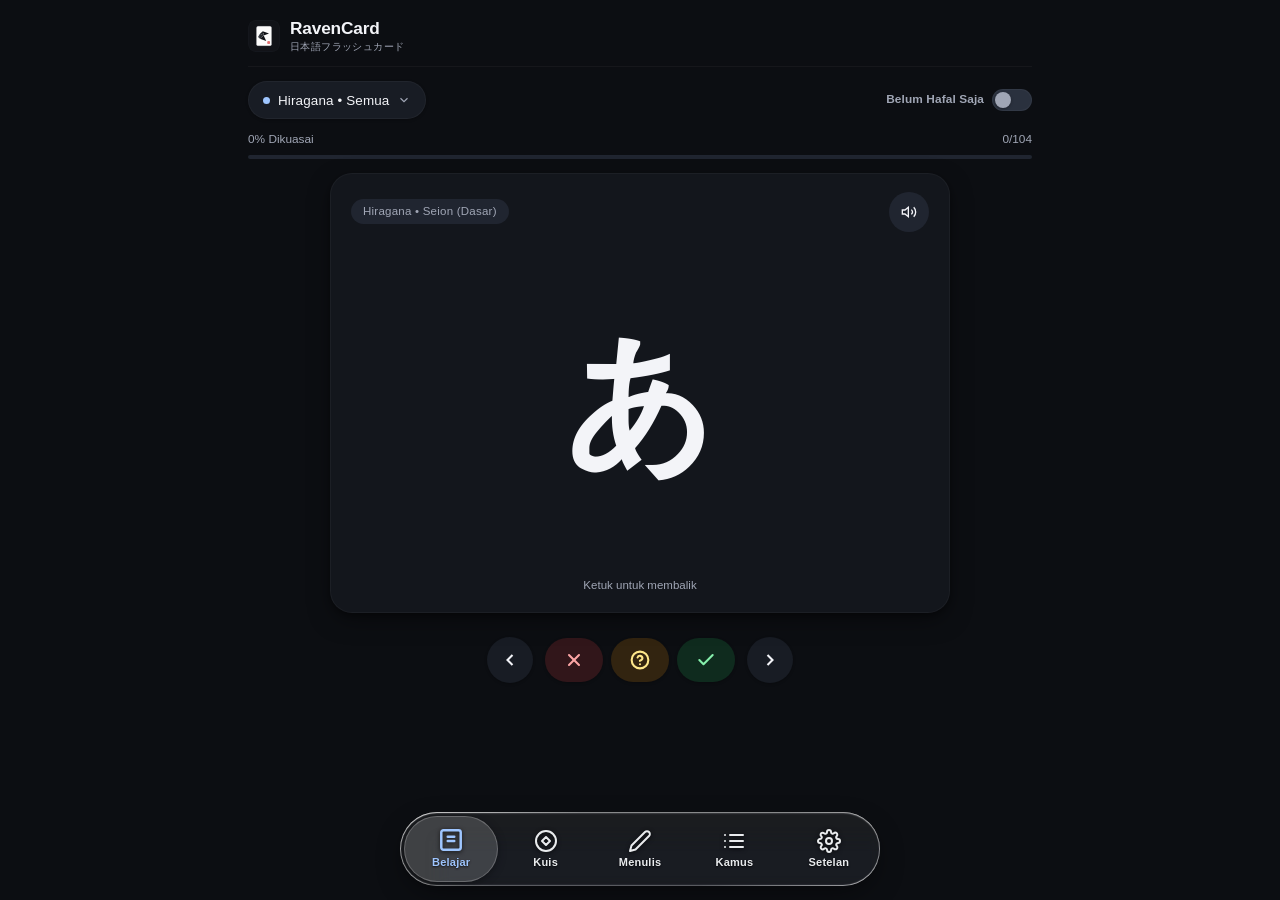
==== commit 9fb88123: "feat(ui): promote liquid glass dock, unmastered toggle switch, dual-mode quiz format, and bump cache" ====
--- a/index.html
+++ b/index.html
@@ -20,13 +20,13 @@
 
   <title>RavenCard - Nihongo Flashcard N5-N3</title>
   
-  <link rel="stylesheet" href="./css/style.css?v=33">
+  <link rel="stylesheet" href="./css/style.css?v=38">
 </head>
 <body>
   <div class="app-container">
     <div id="protocol-warning" class="hidden" style="background: #251212; border: 1px solid #f85149; color: #f0f6fc; padding: 14px 16px; border-radius: 8px; margin-bottom: 16px; font-size: 0.85rem; line-height: 1.5;">
-      <div style="font-weight: 700; color: #ff7b72; margin-bottom: 4px;">Peringatan Keamanan Browser (CORS file:// Protocol)</div>
-      <p>Aplikasi web modern berbasis <strong>ES Modules</strong>, <strong>Service Worker</strong>, dan <strong>PWA Manifest</strong> diblokir oleh kebijakan keamanan browser jika dibuka langsung melalui double-click berkas (protokol <code>file://</code>).</p>
+      <div style="font-weight: 700; color: #ff7b72; margin-bottom: 4px;">Buka Melalui Web Server Lokal</div>
+      <p>Browser memblokir modul JavaScript dan Service Worker jika file dibuka langsung via protokol <code>file://</code>.</p>
       <div style="margin-top: 8px;">Jalankan web server lokal melalui terminal:</div>
       <code style="display: block; background: #0d1117; padding: 8px 12px; border-radius: 4px; border: 1px solid #30363d; margin: 8px 0; font-family: monospace; color: #58a6ff;">python3 -m http.server 8080</code>
       <div>Lalu buka di browser: <a href="http://localhost:8080" style="color: #58a6ff; font-weight: 600; text-decoration: underline;">http://localhost:8080</a></div>
@@ -67,7 +67,18 @@
           <polyline points="6 9 12 15 18 9"></polyline>
         </svg>
       </button>
-      <div class="deck-count-indicator" id="deck-counter">1 / 46</div>
+      <div class="toggle-unmastered-wrap" id="toggle-unmastered-wrap" title="Saring belum hafal">
+        <span class="toggle-unmastered-label">Belum Hafal Saja</span>
+        <button type="button" role="switch" class="switch-toggle" id="unmastered-only-toggle" aria-checked="false" aria-label="Belum Hafal Saja">
+          <span class="switch-track"><span class="switch-thumb"></span></span>
+        </button>
+      </div>
+      <button class="quiz-header-settings-btn hidden" id="quiz-settings-btn" type="button" aria-label="Pengaturan Kuis" title="Pengaturan Kuis">
+        <svg width="20" height="20" viewBox="0 0 24 24" fill="none" stroke="currentColor" stroke-width="2" stroke-linecap="round" stroke-linejoin="round">
+          <path d="M12.22 2h-.44a2 2 0 0 0-2 2v.18a2 2 0 0 1-1 1.73l-.43.25a2 2 0 0 1-2 0l-.15-.08a2 2 0 0 0-2.73.73l-.22.38a2 2 0 0 0 .73 2.73l.15.1a2 2 0 0 1 1 1.72v.51a2 2 0 0 1-1 1.74l-.15.09a2 2 0 0 0-.73 2.73l.22.38a2 2 0 0 0 2.73.73l.15-.08a2 2 0 0 1 2 0l.43.25a2 2 0 0 1 1 1.73V20a2 2 0 0 0 2 2h.44a2 2 0 0 0 2-2v-.18a2 2 0 0 1 1-1.73l.43-.25a2 2 0 0 1 2 0l.15.08a2 2 0 0 0 2.73-.73l.22-.39a2 2 0 0 0-.73-2.73l-.15-.08a2 2 0 0 1-1-1.74v-.5a2 2 0 0 1 1-1.74l.15-.09a2 2 0 0 0 .73-2.73l-.22-.38a2 2 0 0 0-2.73-.73l-.15.08a2 2 0 0 1-2 0l-.43-.25a2 2 0 0 1-1-1.73V4a2 2 0 0 0-2-2z"></path>
+          <circle cx="12" cy="12" r="3"></circle>
+        </svg>
+      </button>
     </div>
 
     <section class="page-view active" id="page-cards">
@@ -166,9 +177,24 @@
         </button>
 
         <div class="mastery-rating-group" aria-label="Tandai Status">
-          <button class="btn-rate btn-rate-again" id="rate-again-btn" title="Ulangi segera">Ulangi</button>
-          <button class="btn-rate btn-rate-hard" id="rate-hard-btn" title="Masih ragu">Ragu</button>
-          <button class="btn-rate btn-rate-easy" id="rate-easy-btn" title="Sudah hafal">Hafal</button>
+          <button class="btn-rate btn-rate-again" id="rate-again-btn" aria-label="Ulangi segera" title="Ulangi segera">
+            <svg width="20" height="20" viewBox="0 0 24 24" fill="none" stroke="currentColor" stroke-width="2.5" stroke-linecap="round" stroke-linejoin="round" aria-hidden="true">
+              <line x1="18" y1="6" x2="6" y2="18"></line>
+              <line x1="6" y1="6" x2="18" y2="18"></line>
+            </svg>
+          </button>
+          <button class="btn-rate btn-rate-hard" id="rate-hard-btn" aria-label="Masih ragu" title="Masih ragu">
+            <svg width="20" height="20" viewBox="0 0 24 24" fill="none" stroke="currentColor" stroke-width="2.5" stroke-linecap="round" stroke-linejoin="round" aria-hidden="true">
+              <circle cx="12" cy="12" r="10"></circle>
+              <path d="M9.09 9a3 3 0 0 1 5.83 1c0 2-3 3-3 3"></path>
+              <line x1="12" y1="17" x2="12.01" y2="17"></line>
+            </svg>
+          </button>
+          <button class="btn-rate btn-rate-easy" id="rate-easy-btn" aria-label="Sudah hafal" title="Sudah hafal">
+            <svg width="20" height="20" viewBox="0 0 24 24" fill="none" stroke="currentColor" stroke-width="2.5" stroke-linecap="round" stroke-linejoin="round" aria-hidden="true">
+              <polyline points="20 6 9 17 4 12"></polyline>
+            </svg>
+          </button>
         </div>
 
         <button class="btn-nav-arrow" id="next-card-btn" aria-label="Kartu Selanjutnya" title="Berikutnya">
@@ -178,43 +204,17 @@
         </button>
       </div>
 
-      <div class="quiet-tools-strip">
-        <button class="btn-quiet-action" id="shuffle-deck-btn" title="Acak urutan">
-          <svg width="14" height="14" viewBox="0 0 24 24" fill="none" stroke="currentColor" stroke-width="2">
-            <polyline points="16 3 21 3 21 8"></polyline>
-            <line x1="4" y1="20" x2="21" y2="3"></line>
-            <polyline points="21 16 21 21 16 21"></polyline>
-            <line x1="15" y1="15" x2="21" y2="21"></line>
-            <line x1="4" y1="4" x2="9" y2="9"></line>
-          </svg>
-          <span>Acak</span>
-        </button>
-
-        <button class="btn-quiet-action" id="reset-deck-btn" title="Reset hafalan">
-          <svg width="14" height="14" viewBox="0 0 24 24" fill="none" stroke="currentColor" stroke-width="2">
-            <polyline points="23 4 23 10 17 10"></polyline>
-            <path d="M20.49 15a9 9 0 1 1-2.12-9.36L23 10"></path>
-          </svg>
-          <span>Reset</span>
-        </button>
-
-        <label class="toggle-unmastered" title="Saring belum hafal">
-          <span>Belum Hafal Saja</span>
-          <input type="checkbox" id="unmastered-only-toggle" class="toggle-checkbox">
-        </label>
-      </div>
     </section>
 
     <section class="page-view" id="page-quiz">
       <div class="quiz-card">
         <div class="quiz-header">
-          <button id="quiz-mode-toggle" class="quiz-mode-pill" type="button" aria-pressed="false" title="Ganti Mode Kuis">
+          <span class="quiz-mode-badge" id="quiz-mode-badge">
             <svg width="13" height="13" viewBox="0 0 24 24" fill="none" stroke="currentColor" stroke-width="2">
-              <polygon points="11 5 6 9 2 9 2 15 6 15 11 19 11 5"></polygon>
-              <path d="M19.07 4.93a10 10 0 0 1 0 14.14M15.54 8.46a5 5 0 0 1 0 7.07"></path>
-            </svg>
-            <span id="quiz-mode-label">Mode Teks</span>
-          </button>
+              <path d="M4 7V4h16v3M9 20h6M12 4v16"></path>
+            </svg>
+            <span id="quiz-mode-badge-text">Mode Teks</span>
+          </span>
           <span class="quiz-counter" id="quiz-question-counter">Soal 1 / 10</span>
         </div>
 
@@ -246,7 +246,7 @@
         <div class="quiz-result-badge" id="quiz-result-icon">Hasil Kuis</div>
         <h3 class="quiz-result-title" id="quiz-result-title">Kuis Selesai</h3>
         <p class="quiz-result-score" id="quiz-result-score">Skor: 0 / 10 (0%)</p>
-        <p class="quiz-result-desc" id="quiz-result-desc">Kerja bagus!</p>
+        <p class="quiz-result-desc" id="quiz-result-desc">Latihan selesai.</p>
         <div class="quiz-result-actions">
           <button class="btn-control btn-flip-main" id="quiz-retry-btn">Ulangi Kuis</button>
         </div>
@@ -271,7 +271,7 @@
       <div class="writing-setup-card" id="writing-setup-card">
         <div class="writing-setup-header">
           <h2 class="writing-setup-title">Latihan Menulis</h2>
-          <p class="writing-setup-desc">Latih memori otot dan goresan huruf Jepang dengan panduan pudar bertahap.</p>
+          <p class="writing-setup-desc">Latihan menulis goresan huruf Jepang dengan panduan bertahap.</p>
         </div>
 
         <div class="writing-config-group">
@@ -306,25 +306,31 @@
             <label class="writing-config-label">Jumlah Pengulangan per Huruf</label>
             <span class="writing-rep-badge" id="writing-rep-display">20x</span>
           </div>
-          <div class="writing-rep-options">
-            <button class="rep-preset-btn" data-rep="10">10x (Min)</button>
-            <button class="rep-preset-btn active" data-rep="20">20x (Ideal)</button>
-            <button class="rep-preset-btn" data-rep="30">30x (Master)</button>
-            <div class="rep-stepper">
-              <button class="rep-step-btn" id="rep-dec-btn" aria-label="Kurangi repetisi">-</button>
-              <input type="number" id="rep-number-input" class="rep-input" min="10" max="100" value="20" aria-label="Jumlah repetisi">
-              <button class="rep-step-btn" id="rep-inc-btn" aria-label="Tambah repetisi">+</button>
-            </div>
-          </div>
-          <span class="writing-config-hint">Panduan di latar belakang akan memudar bertahap dan hilang total pada pertengahan sesi agar terlatih mengingat mandiri.</span>
+          <div class="writing-slider-container">
+            <div class="lg-slider" id="writing-rep-slider" role="slider" tabindex="0" aria-label="Jumlah Pengulangan" aria-valuemin="10" aria-valuemax="30" data-min="10" data-max="30" data-step="1" data-value="20" data-unit="x">
+              <span class="lg-fill"></span>
+              <span class="lg lg-thumb"></span>
+            </div>
+            <div class="writing-slider-scale">
+              <span>10x (Min)</span>
+              <span>20x (Ideal)</span>
+              <span>30x (Master)</span>
+            </div>
+          </div>
+          <span class="writing-config-hint">Panduan goresan memudar perlahan seiring pengulangan agar terbiasa menulis mandiri.</span>
         </div>
 
         <div class="writing-config-group">
           <label class="writing-config-label">Mulai Dari Huruf</label>
-          <div class="writing-char-select-wrap">
-            <select id="writing-char-select" class="writing-char-dropdown" aria-label="Pilih karakter pertama">
-            </select>
-          </div>
+          <button type="button" class="writing-char-picker-trigger" id="writing-char-picker-btn" aria-haspopup="dialog" aria-label="Pilih Karakter Pertama">
+            <div class="writing-char-trigger-content">
+              <span class="writing-char-trigger-badge" id="writing-selected-char-badge">あ</span>
+              <span class="writing-char-trigger-label" id="writing-selected-char-label">1. あ (a)</span>
+            </div>
+            <svg class="writing-char-trigger-chevron" width="16" height="16" viewBox="0 0 24 24" fill="none" stroke="currentColor" stroke-width="2">
+              <polyline points="6 9 12 15 18 9"></polyline>
+            </svg>
+          </button>
         </div>
 
         <button class="btn-control btn-flip-main writing-start-btn" id="writing-start-btn">
@@ -426,7 +432,7 @@
       <div class="settings-page-wrapper">
         <div class="settings-header">
           <h2 class="settings-title">Pengaturan</h2>
-          <p class="settings-subtitle">Personalisasi tampilan, tema warna pastel, dan kelola cadangan data</p>
+          <p class="settings-subtitle">Atur tema tampilan, warna aksen, dan cadangan data</p>
         </div>
 
         <!-- Mode Tampilan -->
@@ -487,8 +493,8 @@
               </svg>
             </div>
             <div>
-              <h3 class="settings-card-title">Warna Aksen Pastel</h3>
-              <p class="settings-card-desc">Pilih nuansa warna kartu, tombol, dan navigasi</p>
+              <h3 class="settings-card-title">Warna Aksen</h3>
+              <p class="settings-card-desc">Pilih tema warna kartu dan tombol</p>
             </div>
           </div>
 
@@ -509,10 +515,6 @@
               <span class="color-dot" style="background: #ff857d;"></span>
               <span class="color-name">Merah</span>
             </button>
-            <button class="accent-palette-btn" data-accent="orange" type="button" title="Oranye Peach">
-              <span class="color-dot" style="background: #ffaa5a;"></span>
-              <span class="color-name">Oranye</span>
-            </button>
             <button class="accent-palette-btn" data-accent="purple" type="button" title="Lavender Ungu">
               <span class="color-dot" style="background: #bfa6f5;"></span>
               <span class="color-name">Ungu</span>
@@ -524,7 +526,7 @@
           </div>
         </div>
 
-        <!-- Cadangan & Pemulihan (100% Offline) -->
+        <!-- Cadangan Data -->
         <div class="settings-card">
           <div class="settings-card-header">
             <div class="settings-card-icon backup-icon">
@@ -535,15 +537,15 @@
               </svg>
             </div>
             <div>
-              <h3 class="settings-card-title">Cadangan & Pemulihan (Offline)</h3>
-              <p class="settings-card-desc">Simpan atau pindahkan riwayat penilaian kartu antar perangkat</p>
+              <h3 class="settings-card-title">Cadangan Data</h3>
+              <p class="settings-card-desc">Ekspor atau impor riwayat belajar antar perangkat</p>
             </div>
           </div>
 
           <div class="backup-status-card" id="settings-backup-status">
             <div class="backup-status-info">
-              <div class="backup-status-title">Status Memori Perangkat</div>
-              <div class="backup-status-detail" id="settings-storage-count">0 kartu dinilai dalam memori lokal</div>
+              <div class="backup-status-title">Data Tersimpan</div>
+              <div class="backup-status-detail" id="settings-storage-count">0 kartu tersimpan di perangkat</div>
             </div>
           </div>
 
@@ -570,44 +572,12 @@
 
           <div class="settings-danger-box">
             <div class="danger-box-info">
-              <div class="danger-box-title">Reset Total Progres</div>
-              <div class="danger-box-desc">Hapus seluruh riwayat penilaian kartu pada perangkat ini</div>
+              <div class="danger-box-title">Hapus Semua Data</div>
+              <div class="danger-box-desc">Hapus seluruh riwayat belajar di perangkat ini</div>
             </div>
             <button id="settings-reset-btn" class="backup-action-btn danger-action" type="button">
-              Reset Semua
-            </button>
-          </div>
-        </div>
-
-        <!-- Pintasan Keyboard -->
-        <div class="settings-card">
-          <div class="settings-card-header">
-            <div class="settings-card-icon keyboard-icon">
-              <svg width="20" height="20" viewBox="0 0 24 24" fill="none" stroke="currentColor" stroke-width="2">
-                <rect x="2" y="4" width="20" height="16" rx="2" ry="2"></rect>
-                <line x1="6" y1="8" x2="6" y2="8"></line>
-                <line x1="10" y1="8" x2="10" y2="8"></line>
-                <line x1="14" y1="8" x2="14" y2="8"></line>
-                <line x1="18" y1="8" x2="18" y2="8"></line>
-                <line x1="6" y1="12" x2="6" y2="12"></line>
-                <line x1="18" y1="12" x2="18" y2="12"></line>
-                <line x1="10" y1="16" x2="14" y2="16"></line>
-              </svg>
-            </div>
-            <div>
-              <h3 class="settings-card-title">Pintasan Keyboard Fisik</h3>
-              <p class="settings-card-desc">Bila belajar menggunakan tablet dengan keyboard atau laptop</p>
-            </div>
-          </div>
-
-          <div class="keyboard-shortcuts-grid">
-            <div class="shortcut-item"><kbd>Spasi</kbd><span>Balik Kartu Flashcard</span></div>
-            <div class="shortcut-item"><kbd>→</kbd> / <kbd>←</kbd><span>Kartu Berikutnya / Sebelumnya</span></div>
-            <div class="shortcut-item"><kbd>1</kbd><span>Tandai Lagi (Merah)</span></div>
-            <div class="shortcut-item"><kbd>2</kbd><span>Tandai Ragu (Kuning)</span></div>
-            <div class="shortcut-item"><kbd>3</kbd><span>Tandai Paham (Hijau)</span></div>
-            <div class="shortcut-item"><kbd>A</kbd><span>Putar Audio Pengucapan</span></div>
-            <div class="shortcut-item"><kbd>S</kbd><span>Acak Urutan Kartu (Shuffle)</span></div>
+              Hapus Data
+            </button>
           </div>
         </div>
       </div>
@@ -615,40 +585,35 @@
 
   </div>
 
-  <nav class="floating-botnav" id="floating-botnav" aria-label="Navigasi Halaman Utama">
-    <button class="botnav-item active" data-page="cards" aria-label="Belajar Flashcard">
-      <div class="botnav-indicator">
-        <svg class="botnav-icon" width="22" height="22" viewBox="0 0 24 24" fill="none" stroke="currentColor" stroke-width="2">
+  <div class="lg-dock" id="floating-botnav">
+    <nav class="lg lg-tabbar" data-lg-ratio="0.45" data-lg-blur="6" data-lg-saturate="1.7" aria-label="Navigasi Halaman Utama">
+      <span class="lg-pill" aria-hidden="true"></span>
+      <button class="lg-tab botnav-item" type="button" data-page="cards" aria-current="page" aria-label="Belajar Flashcard">
+        <svg viewBox="0 0 24 24" aria-hidden="true">
           <rect x="3" y="3" width="18" height="18" rx="2" ry="2"></rect>
           <line x1="9" y1="9" x2="15" y2="9"></line>
           <line x1="9" y1="13" x2="15" y2="13"></line>
         </svg>
-      </div>
-      <span class="botnav-label">Belajar</span>
-    </button>
-
-    <button class="botnav-item" data-page="quiz" aria-label="Kuis Uji Ingatan">
-      <div class="botnav-indicator">
-        <svg class="botnav-icon" width="22" height="22" viewBox="0 0 24 24" fill="none" stroke="currentColor" stroke-width="2">
+        <span class="botnav-label">Belajar</span>
+      </button>
+
+      <button class="lg-tab botnav-item" type="button" data-page="quiz" aria-label="Kuis Uji Ingatan">
+        <svg viewBox="0 0 24 24" aria-hidden="true">
           <circle cx="12" cy="12" r="10"></circle>
           <polygon points="12 8 8 12 12 16 16 12 12 8"></polygon>
         </svg>
-      </div>
-      <span class="botnav-label">Kuis</span>
-    </button>
-
-    <button class="botnav-item" data-page="writing" aria-label="Latihan Menulis Huruf">
-      <div class="botnav-indicator">
-        <svg class="botnav-icon" width="22" height="22" viewBox="0 0 24 24" fill="none" stroke="currentColor" stroke-width="2">
+        <span class="botnav-label">Kuis</span>
+      </button>
+
+      <button class="lg-tab botnav-item" type="button" data-page="writing" aria-label="Latihan Menulis Huruf">
+        <svg viewBox="0 0 24 24" aria-hidden="true">
           <path d="M17 3a2.828 2.828 0 1 1 4 4L7.5 20.5 2 22l1.5-5.5L17 3z"></path>
         </svg>
-      </div>
-      <span class="botnav-label">Menulis</span>
-    </button>
-
-    <button class="botnav-item" data-page="list" aria-label="Daftar dan Kamus Referensi">
-      <div class="botnav-indicator">
-        <svg class="botnav-icon" width="22" height="22" viewBox="0 0 24 24" fill="none" stroke="currentColor" stroke-width="2">
+        <span class="botnav-label">Menulis</span>
+      </button>
+
+      <button class="lg-tab botnav-item" type="button" data-page="list" aria-label="Daftar dan Kamus Referensi">
+        <svg viewBox="0 0 24 24" aria-hidden="true">
           <line x1="8" y1="6" x2="21" y2="6"></line>
           <line x1="8" y1="12" x2="21" y2="12"></line>
           <line x1="8" y1="18" x2="21" y2="18"></line>
@@ -656,20 +621,19 @@
           <line x1="3" y1="12" x2="3.01" y2="12"></line>
           <line x1="3" y1="18" x2="3.01" y2="18"></line>
         </svg>
-      </div>
-      <span class="botnav-label">Kamus</span>
-    </button>
-
-    <button class="botnav-item" data-page="settings" aria-label="Pengaturan dan Tema">
-      <div class="botnav-indicator">
-        <svg class="botnav-icon" width="22" height="22" viewBox="0 0 24 24" fill="none" stroke="currentColor" stroke-width="2">
+        <span class="botnav-label">Kamus</span>
+      </button>
+
+      <button class="lg-tab botnav-item" type="button" data-page="settings" aria-label="Pengaturan dan Tema">
+        <svg viewBox="0 0 24 24" aria-hidden="true">
           <circle cx="12" cy="12" r="3"></circle>
           <path d="M19.4 15a1.65 1.65 0 0 0 .33 1.82l.06.06a2 2 0 0 1 0 2.83 2 2 0 0 1-2.83 0l-.06-.06a1.65 1.65 0 0 0-1.82-.33 1.65 1.65 0 0 0-1 1.51V21a2 2 0 0 1-2 2 2 2 0 0 1-2-2v-.09A1.65 1.65 0 0 0 9 19.4a1.65 1.65 0 0 0-1.82.33l-.06.06a2 2 0 0 1-2.83 0 2 2 0 0 1 0-2.83l.06-.06a1.65 1.65 0 0 0 .33-1.82 1.65 1.65 0 0 0-1.51-1H3a2 2 0 0 1-2-2 2 2 0 0 1 2-2h.09A1.65 1.65 0 0 0 4.6 9a1.65 1.65 0 0 0-.33-1.82l-.06-.06a2 2 0 0 1 0-2.83 2 2 0 0 1 2.83 0l.06.06a1.65 1.65 0 0 0 1.82.33H9a1.65 1.65 0 0 0 1-1.51V3a2 2 0 0 1 2-2 2 2 0 0 1 2 2v.09a1.65 1.65 0 0 0 1 1.51 1.65 1.65 0 0 0 1.82-.33l.06-.06a2 2 0 0 1 2.83 0 2 2 0 0 1 0 2.83l-.06.06a1.65 1.65 0 0 0-.33 1.82V9a1.65 1.65 0 0 0 1.51 1H21a2 2 0 0 1 2 2 2 2 0 0 1-2 2h-.09a1.65 1.65 0 0 0-1.51 1z"></path>
         </svg>
-      </div>
-      <span class="botnav-label">Setelan</span>
-    </button>
-  </nav>
+        <span class="botnav-label">Setelan</span>
+      </button>
+    </nav>
+    <span class="lg lg-lens" aria-hidden="true"></span>
+  </div>
 
   <aside class="pwa-banner" id="pwa-install-banner" aria-label="Pasang Aplikasi">
     <div class="pwa-banner-content">
@@ -685,13 +649,16 @@
     </div>
   </aside>
 
-  <div class="modal-overlay" id="deck-modal" role="dialog" aria-modal="true" aria-labelledby="deck-modal-title">
-    <div class="modal-box deck-sheet-box">
-      <div class="modal-header">
-        <h3 class="modal-title" id="deck-modal-title">Pilih Materi Belajar</h3>
-        <button class="modal-close-btn" id="close-deck-modal-btn" aria-label="Tutup Dialog">✕</button>
-      </div>
-
+  <!-- Liquid Glass Sheet: Pilih Materi Belajar -->
+  <div class="lg-scrim" id="deck-scrim"></div>
+  <section class="lg lg-sheet" id="deck-modal" role="dialog" aria-modal="true" aria-labelledby="deck-modal-title">
+    <div class="lg-sheet-head">
+      <span class="lg-grab" aria-hidden="true"></span>
+      <h3 id="deck-modal-title" tabindex="-1">Pilih Materi Belajar</h3>
+      <button class="lg-done" type="button" id="close-deck-modal-btn" data-close="">Selesai</button>
+    </div>
+
+    <div class="lg-sheet-body deck-sheet-box">
       <div class="deck-picker-section">
         <div class="deck-picker-label">Kategori Aksara & Kosakata</div>
         <div class="deck-category-grid" id="sheet-category-grid">
@@ -735,20 +702,21 @@
 
       <div class="deck-picker-section">
         <div class="deck-picker-label">Tingkat / Golongan</div>
-        <div class="sheet-level-chips" id="sheet-level-chips">
-          <!-- Populated dynamically based on category -->
-        </div>
-      </div>
-    </div>
-  </div>
-
-  <div class="modal-overlay" id="install-modal" role="dialog" aria-modal="true" aria-labelledby="modal-title">
-    <div class="modal-box">
-      <div class="modal-header">
-        <h3 class="modal-title" id="modal-title">Pasang RavenCard</h3>
-        <button class="modal-close-btn" id="close-install-modal-btn" aria-label="Tutup Dialog">✕</button>
-      </div>
-      
+        <div class="sheet-level-chips" id="sheet-level-chips"></div>
+      </div>
+    </div>
+  </section>
+
+  <!-- Liquid Glass Sheet: Pasang RavenCard -->
+  <div class="lg-scrim" id="install-scrim"></div>
+  <section class="lg lg-sheet" id="install-modal" role="dialog" aria-modal="true" aria-labelledby="modal-title">
+    <div class="lg-sheet-head">
+      <span class="lg-grab" aria-hidden="true"></span>
+      <h3 id="modal-title" tabindex="-1">Pasang RavenCard</h3>
+      <button class="lg-done" type="button" id="close-install-modal-btn" data-close="">Selesai</button>
+    </div>
+
+    <div class="lg-sheet-body">
       <div class="install-os-tabs" id="install-os-tabs" role="tablist">
         <button class="install-os-tab active" data-tab="android" id="tab-btn-android" role="tab" aria-selected="true">
           <svg width="15" height="15" viewBox="0 0 24 24" fill="none" stroke="currentColor" stroke-width="2">
@@ -794,7 +762,7 @@
           <div class="step-num">4</div>
           <div class="step-text">
             <h5>Siap Digunakan Offline</h5>
-            <p>Ikon RavenCard muncul di layar utama dan bisa dibuka langsung tanpa kuota.</p>
+            <p>RavenCard terpasang di layar utama dan siap digunakan tanpa koneksi internet.</p>
           </div>
         </div>
       </div>
@@ -804,7 +772,7 @@
           <div class="step-num">1</div>
           <div class="step-text">
             <h5>Buka di Safari</h5>
-            <p>Akses RavenCard melalui peramban resmi <strong>Safari</strong> di iPhone atau iPad.</p>
+            <p>Buka RavenCard di Safari pada iPhone atau iPad.</p>
           </div>
         </div>
 
@@ -833,14 +801,87 @@
         </div>
       </div>
 
-      <button class="btn-control btn-flip-main" style="width: 100%;" onclick="document.getElementById('install-modal').classList.remove('active')">
+      <button class="btn-control btn-flip-main" style="width: 100%; margin-top: 14px;" data-close="">
         Mengerti
       </button>
     </div>
-  </div>
+  </section>
+
+  <!-- Liquid Glass Sheet: Pengaturan Kuis -->
+  <div class="lg-scrim" id="quiz-settings-scrim"></div>
+  <section class="lg lg-sheet" id="quiz-settings-sheet" role="dialog" aria-modal="true" aria-labelledby="quiz-settings-title">
+    <div class="lg-sheet-head">
+      <span class="lg-grab" aria-hidden="true"></span>
+      <h3 id="quiz-settings-title" tabindex="-1">Pengaturan Kuis</h3>
+      <button class="lg-done" type="button" id="close-quiz-settings-btn" data-close="">Selesai</button>
+    </div>
+
+    <div class="lg-sheet-body quiz-settings-sheet-box">
+      <div class="quiz-settings-section">
+        <label class="quiz-settings-label">Mode Soal</label>
+        <div class="quiz-sheet-mode-grid">
+          <button type="button" class="quiz-sheet-mode-card active" id="quiz-sheet-mode-text" data-mode="text">
+            <div class="quiz-sheet-mode-icon">
+              <svg width="20" height="20" viewBox="0 0 24 24" fill="none" stroke="currentColor" stroke-width="2">
+                <path d="M4 7V4h16v3M9 20h6M12 4v16"></path>
+              </svg>
+            </div>
+            <div class="quiz-sheet-mode-text">
+              <span class="quiz-sheet-mode-title">Mode Teks</span>
+              <span class="quiz-sheet-mode-desc">Karakter Jepang &rarr; arti & cara baca</span>
+            </div>
+            <span class="quiz-sheet-check-icon">
+              <svg width="18" height="18" viewBox="0 0 24 24" fill="none" stroke="currentColor" stroke-width="2.5"><polyline points="20 6 9 17 4 12"></polyline></svg>
+            </span>
+          </button>
+          <button type="button" class="quiz-sheet-mode-card" id="quiz-sheet-mode-audio" data-mode="audio">
+            <div class="quiz-sheet-mode-icon">
+              <svg width="20" height="20" viewBox="0 0 24 24" fill="none" stroke="currentColor" stroke-width="2">
+                <polygon points="11 5 6 9 2 9 2 15 6 15 11 19 11 5"></polygon>
+                <path d="M19.07 4.93a10 10 0 0 1 0 14.14M15.54 8.46a5 5 0 0 1 0 7.07"></path>
+              </svg>
+            </div>
+            <div class="quiz-sheet-mode-text">
+              <span class="quiz-sheet-mode-title">Mode Suara (Choukai)</span>
+              <span class="quiz-sheet-mode-desc">Dengarkan audio &rarr; tebak karakter</span>
+            </div>
+            <span class="quiz-sheet-check-icon">
+              <svg width="18" height="18" viewBox="0 0 24 24" fill="none" stroke="currentColor" stroke-width="2.5"><polyline points="20 6 9 17 4 12"></polyline></svg>
+            </span>
+          </button>
+        </div>
+      </div>
+
+      <div class="quiz-settings-section">
+        <label class="quiz-settings-label">Jumlah Soal</label>
+        <div class="quiz-sheet-count-chips" id="quiz-sheet-count-chips">
+          <button type="button" class="quiz-sheet-count-chip" data-count="5">5</button>
+          <button type="button" class="quiz-sheet-count-chip active" data-count="10">10</button>
+          <button type="button" class="quiz-sheet-count-chip" data-count="20">20</button>
+          <button type="button" class="quiz-sheet-count-chip" data-count="30">30</button>
+          <button type="button" class="quiz-sheet-count-chip" data-count="50">50</button>
+        </div>
+      </div>
+    </div>
+  </section>
+
+  <!-- Liquid Glass Sheet: Pemilih Huruf Menulis -->
+  <div class="lg-scrim" id="writing-char-scrim"></div>
+  <section class="lg lg-sheet" id="writing-char-sheet" role="dialog" aria-modal="true" aria-labelledby="writing-char-title">
+    <div class="lg-sheet-head">
+      <span class="lg-grab" aria-hidden="true"></span>
+      <h3 id="writing-char-title" tabindex="-1">Pilih Huruf Pertama</h3>
+      <button class="lg-done" type="button" id="close-writing-char-btn" data-close="">Selesai</button>
+    </div>
+
+    <div class="lg-sheet-body writing-char-sheet-box">
+      <div class="writing-char-grid" id="writing-char-grid">
+      </div>
+    </div>
+  </section>
 
   <div id="app-toast" class="toast-notification"></div>
 
-  <script type="module" src="./js/app.js?v=33"></script>
+  <script type="module" src="./js/app.js?v=38"></script>
 </body>
 </html>
--- a/css/style.css
+++ b/css/style.css
@@ -78,6 +78,19 @@
   --motion-standard: 0.24s cubic-bezier(0.2, 0, 0, 1);
   --motion-spring: 0.38s cubic-bezier(0.34, 1.25, 0.64, 1);
   --motion-flip: 0.50s cubic-bezier(0.34, 1.3, 0.64, 1);
+
+  /* Liquid Glass Tokens (source_code/liquid-glass.html) */
+  --lg-tint: var(--md-sys-color-primary, #0a84ff);
+  --lg-ink: rgba(248, 250, 252, 0.94);
+  --lg-text-shadow: 0 1px 2px rgba(0, 0, 0, 0.75);
+  --lg-fill: rgba(255, 255, 255, 0.06);
+  --lg-fill-tinted: rgba(30, 32, 40, 0.5);
+  --lg-fab-fill: rgba(10, 132, 255, 0.5);
+  --lg-pill: rgba(255, 255, 255, 0.16);
+  --lg-pill-shadow: inset 0 0 0 1px rgba(255, 255, 255, 0.22), 0 2px 8px rgba(0, 0, 0, 0.35);
+  --lg-rim: 255, 255, 255;
+  --lg-rim-op: 0.65;
+  --lg-shadow: rgba(0, 0, 0, 0.45);
 }
 
 /* Light theme */
@@ -120,6 +133,19 @@
   --shadow-subtle: 0 1px 3px rgba(0, 0, 0, 0.04);
   --shadow-card: 0 4px 16px -2px rgba(0, 0, 0, 0.06), 0 2px 4px rgba(0, 0, 0, 0.03);
   --shadow-float: 0 10px 28px -4px rgba(0, 0, 0, 0.08), 0 3px 8px rgba(0, 0, 0, 0.04);
+
+  /* Liquid Glass Tokens (Light Mode) */
+  --lg-tint: var(--md-sys-color-primary, #007aff);
+  --lg-ink: rgba(17, 24, 39, 0.94);
+  --lg-text-shadow: 0 1px 1px rgba(255, 255, 255, 0.85);
+  --lg-fill: rgba(255, 255, 255, 0.16);
+  --lg-fill-tinted: rgba(244, 245, 250, 0.5);
+  --lg-fab-fill: rgba(0, 122, 255, 0.58);
+  --lg-pill: rgba(255, 255, 255, 0.82);
+  --lg-pill-shadow: inset 0 0 0 1px rgba(0, 0, 0, 0.08), 0 2px 8px rgba(0, 0, 0, 0.08);
+  --lg-rim: 255, 255, 255;
+  --lg-rim-op: 1;
+  --lg-shadow: rgba(24, 30, 50, 0.2);
 }
 
 /* Pastel Accent Palettes (Dark Theme Overrides) */
@@ -151,13 +177,6 @@
   --md-sys-color-on-primary-container: #ffdad6;
 }
 
-[data-accent="orange"] {
-  --md-sys-color-primary: #ffaa5a;
-  --md-sys-color-on-primary: #4d2300;
-  --md-sys-color-primary-container: #632f00;
-  --md-sys-color-on-primary-container: #ffdcbe;
-}
-
 [data-accent="purple"] {
   --md-sys-color-primary: #bfa6f5;
   --md-sys-color-on-primary: #331d5b;
@@ -199,13 +218,6 @@
   --md-sys-color-on-primary: #ffffff;
   --md-sys-color-primary-container: #ffe0dc;
   --md-sys-color-on-primary-container: #5c0f08;
-}
-
-[data-theme="light"][data-accent="orange"] {
-  --md-sys-color-primary: #c25900;
-  --md-sys-color-on-primary: #ffffff;
-  --md-sys-color-primary-container: #ffe8d6;
-  --md-sys-color-on-primary-container: #4a2000;
 }
 
 [data-theme="light"][data-accent="purple"] {
@@ -424,6 +436,37 @@
   border-radius: var(--radius-full);
   background: var(--md-sys-color-surface-container);
   border: none;
+}
+
+.quiz-header-settings-btn {
+  display: inline-flex;
+  align-items: center;
+  justify-content: center;
+  width: 38px;
+  height: 38px;
+  border-radius: var(--radius-full);
+  background: var(--md-sys-color-surface-container);
+  border: 1px solid var(--md-sys-color-outline-variant);
+  color: var(--md-sys-color-on-surface);
+  cursor: pointer;
+  box-shadow: var(--shadow-subtle);
+  transition: all var(--motion-fast);
+  -webkit-tap-highlight-color: transparent;
+  flex-shrink: 0;
+}
+
+.quiz-header-settings-btn:hover {
+  background: var(--md-sys-color-surface-container-high);
+  color: var(--md-sys-color-primary);
+  border-color: var(--md-sys-color-primary);
+}
+
+.quiz-header-settings-btn:active {
+  transform: scale(0.94);
+}
+
+.quiz-header-settings-btn.hidden {
+  display: none !important;
 }
 
 /* Page views with rich fluid transitions */
@@ -801,9 +844,10 @@
 .card-actions-bar {
   display: flex;
   align-items: center;
-  justify-content: space-between;
-  gap: 8px;
-  margin-bottom: 12px;
+  justify-content: center;
+  gap: 12px;
+  max-width: 380px;
+  margin: 0 auto 12px;
 }
 
 .btn-nav-arrow {
@@ -818,7 +862,7 @@
   color: var(--md-sys-color-on-surface);
   cursor: pointer;
   box-shadow: var(--shadow-subtle);
-  transition: var(--motion-fast);
+  transition: transform var(--motion-fast), background var(--motion-fast);
   flex-shrink: 0;
 }
 
@@ -827,29 +871,38 @@
 }
 
 .btn-nav-arrow:active {
-  transform: scale(0.94);
+  transform: scale(0.92);
 }
 
 .mastery-rating-group {
   display: flex;
+  align-items: center;
+  justify-content: center;
+  gap: 8px;
   flex: 1;
-  gap: 8px;
+  max-width: 280px;
 }
 
 .btn-rate {
   flex: 1;
-  display: flex;
+  max-width: 82px;
+  min-width: 58px;
+  height: 44px;
+  display: inline-flex;
   align-items: center;
   justify-content: center;
-  height: 46px;
-  padding: 0 6px;
-  border-radius: var(--radius-md);
+  padding: 0 14px;
+  border-radius: 999px;
   border: none;
-  font-size: 0.84rem;
-  font-weight: 600;
   cursor: pointer;
   box-shadow: var(--shadow-subtle);
-  transition: var(--motion-fast);
+  transition: transform var(--motion-fast), box-shadow var(--motion-fast), filter var(--motion-fast);
+}
+
+.btn-rate svg {
+  width: 20px;
+  height: 20px;
+  transition: transform var(--motion-fast);
 }
 
 .btn-rate-again {
@@ -882,12 +935,17 @@
   box-shadow: var(--shadow-card);
 }
 
+.btn-rate:hover svg {
+  transform: scale(1.15);
+}
+
 .btn-rate:active {
-  transform: scale(0.96);
+  transform: scale(0.92);
 }
 
 .btn-rate.active {
-  box-shadow: 0 0 0 2px currentColor;
+  box-shadow: 0 0 0 3px currentColor, var(--shadow-card);
+  transform: scale(1.05);
 }
 
 .quiet-tools-strip {
@@ -919,25 +977,87 @@
   background: var(--md-sys-color-surface-container);
 }
 
-.toggle-unmastered {
+.toggle-unmastered,
+.toggle-unmastered-wrap {
   display: inline-flex;
   align-items: center;
   gap: 8px;
   cursor: pointer;
-  font-weight: 500;
+  user-select: none;
+  -webkit-user-select: none;
+}
+
+.toggle-unmastered-label {
+  font-size: 0.74rem;
+  font-weight: 600;
+  color: var(--md-sys-color-on-surface-variant);
+  letter-spacing: 0.01em;
+  white-space: nowrap;
+}
+
+.switch-toggle {
+  display: inline-flex;
+  align-items: center;
+  padding: 0;
+  border: none;
+  background: transparent;
+  cursor: pointer;
+  -webkit-tap-highlight-color: transparent;
+  outline: none;
+}
+
+.switch-toggle:focus-visible .switch-track {
+  box-shadow: 0 0 0 2px var(--md-sys-color-primary);
+}
+
+.switch-track {
+  width: 40px;
+  height: 22px;
+  background: var(--md-sys-color-surface-container-highest);
+  border: 1.5px solid var(--md-sys-color-outline-variant);
+  border-radius: var(--radius-full);
+  position: relative;
+  transition: background 0.25s cubic-bezier(0.4, 0, 0.2, 1), border-color 0.25s cubic-bezier(0.4, 0, 0.2, 1);
+  display: flex;
+  align-items: center;
+  box-sizing: border-box;
+}
+
+.switch-thumb {
+  width: 16px;
+  height: 16px;
+  border-radius: 50%;
+  background: var(--md-sys-color-on-surface-variant);
+  position: absolute;
+  left: 2px;
+  transition: transform 0.28s cubic-bezier(0.34, 1.56, 0.64, 1), background 0.25s ease;
+  box-shadow: 0 1px 3px rgba(0, 0, 0, 0.3);
+}
+
+.switch-toggle[aria-checked="true"] .switch-track {
+  background: var(--md-sys-color-primary-container);
+  border-color: var(--md-sys-color-primary);
+}
+
+.switch-toggle[aria-checked="true"] .switch-thumb {
+  background: var(--md-sys-color-primary);
+  transform: translateX(18px);
 }
 
 .toggle-checkbox {
   appearance: none;
-  width: 34px;
-  height: 20px;
+  -webkit-appearance: none;
+  width: 36px;
+  height: 22px;
   background: var(--md-sys-color-surface-container-highest);
-  border: none;
+  border: 1px solid var(--md-sys-color-outline-variant);
   border-radius: var(--radius-full);
   position: relative;
   outline: none;
   cursor: pointer;
   transition: var(--motion-fast);
+  flex-shrink: 0;
+  margin: 0;
 }
 
 .toggle-checkbox::after {
@@ -945,20 +1065,97 @@
   position: absolute;
   top: 2px;
   left: 2px;
-  width: 14px;
-  height: 14px;
+  width: 16px;
+  height: 16px;
   background: var(--md-sys-color-on-surface-variant);
   border-radius: 50%;
-  transition: var(--motion-fast);
+  transition: transform var(--motion-fast), background var(--motion-fast);
+  box-shadow: 0 1px 3px rgba(0, 0, 0, 0.25);
 }
 
 .toggle-checkbox:checked {
   background: var(--md-sys-color-primary-container);
+  border-color: var(--md-sys-color-primary);
 }
 
 .toggle-checkbox:checked::after {
   background: var(--md-sys-color-primary);
   transform: translateX(14px);
+}
+
+/* Liquid glass switch */
+.lg-switch {
+  position: relative; flex: none; width: 51px; height: 31px; padding: 0; border: 0; border-radius: 999px;
+  background: rgba(120, 124, 140, .32); cursor: pointer; transition: background .25s;
+  -webkit-tap-highlight-color: transparent; touch-action: none;
+}
+.lg-switch[aria-checked="true"] { background: var(--lg-on, var(--md-sys-color-primary, #3b82f6)); }
+.lg-switch:focus-visible { outline: 2px solid var(--lg-tint); outline-offset: 3px; }
+.lg-knob {
+  --kw: 39px; position: absolute !important; top: 2px !important; left: 0 !important; width: var(--kw) !important; height: 27px !important; border-radius: 999px !important; pointer-events: none;
+  background: rgba(255, 255, 255, .97) !important; transform: translateX(var(--kx, 2px)) !important;
+  box-shadow: 0 2px 6px rgba(0, 0, 0, .25), inset 0 0 0 .5px rgba(var(--lg-rim), .5), inset 0 1px 1.5px rgba(var(--lg-rim), .9) !important;
+  transition: transform .4s cubic-bezier(.3, 1.4, .5, 1), width .3s cubic-bezier(.3, 1.4, .5, 1), background .25s !important;
+}
+.lg-switch[aria-checked="true"] .lg-knob { --kx: calc(49px - var(--kw)); }
+.lg-switch.is-down .lg-knob { --kw: 46px !important; background: rgba(255, 255, 255, .08) !important; }
+.lg-switch.is-drag .lg-knob { transition: width .3s cubic-bezier(.3, 1.4, .5, 1), background .25s !important; }
+.lg-knob::after { display: none !important; }
+
+/* Liquid glass slider */
+.lg-slider {
+  position: relative;
+  height: 36px;
+  cursor: pointer;
+  touch-action: none;
+  -webkit-tap-highlight-color: transparent;
+  --p: .5;
+}
+.lg-slider::before {
+  content: "";
+  position: absolute;
+  left: 0;
+  right: 0;
+  top: 50%;
+  height: 6px;
+  margin-top: -3px;
+  border-radius: 99px;
+  background: rgba(120, 124, 140, .28);
+}
+.lg-fill {
+  position: absolute;
+  left: 0;
+  top: 50%;
+  height: 6px;
+  margin-top: -3px;
+  border-radius: 99px;
+  background: var(--lg-tint);
+  width: calc(var(--p) * (100% - 38px) + 19px);
+}
+.lg-thumb {
+  position: absolute !important;
+  top: 50% !important;
+  left: calc(var(--p) * (100% - 38px)) !important;
+  width: 38px !important;
+  height: 26px !important;
+  margin-top: -13px !important;
+  border-radius: 99px !important;
+  pointer-events: none;
+  background: rgba(255, 255, 255, .97) !important;
+  transform: scale(var(--ts, 1)) !important;
+  box-shadow: 0 2px 6px rgba(0, 0, 0, .25), inset 0 0 0 .5px rgba(var(--lg-rim), .5), inset 0 1px 1.5px rgba(var(--lg-rim), .9) !important;
+  transition: transform .35s cubic-bezier(.3, 1.4, .5, 1), background .25s !important;
+}
+.lg-slider.is-down .lg-thumb {
+  --ts: 1.3;
+  background: rgba(255, 255, 255, .08) !important;
+}
+.lg-thumb::after {
+  display: none !important;
+}
+.lg-slider:focus-visible {
+  outline: 2px solid var(--lg-tint);
+  outline-offset: 3px;
 }
 
 /* Quiz view */
@@ -980,7 +1177,7 @@
   gap: 8px;
 }
 
-.quiz-mode-pill {
+.quiz-mode-badge {
   display: inline-flex;
   align-items: center;
   gap: 6px;
@@ -989,21 +1186,20 @@
   background: var(--md-sys-color-surface-container-high);
   border: 1px solid var(--md-sys-color-outline-variant);
   color: var(--md-sys-color-on-surface-variant);
-  font-size: 0.72rem;
-  font-weight: 600;
-  cursor: pointer;
+  font-size: 0.74rem;
+  font-weight: 600;
+  letter-spacing: 0.01em;
   transition: all var(--motion-fast);
 }
 
-.quiz-mode-pill:hover {
-  background: var(--md-sys-color-surface-container-highest);
-  color: var(--md-sys-color-on-surface);
-}
-
-.quiz-mode-pill.active {
+.quiz-mode-badge.listening {
   background: var(--md-sys-color-primary-container);
+  border-color: var(--md-sys-color-primary);
   color: var(--md-sys-color-on-primary-container);
-  border-color: var(--md-sys-color-primary);
+}
+
+.quiz-mode-badge svg {
+  flex-shrink: 0;
 }
 
 .quiz-counter {
@@ -1378,96 +1574,109 @@
   color: var(--md-sys-color-on-primary-container);
 }
 
-/* Bottom navigation */
-.floating-botnav {
-  position: fixed;
-  bottom: max(16px, env(safe-area-inset-bottom));
-  left: 50%;
-  transform: translateX(-50%);
-  display: flex;
-  align-items: center;
-  gap: 4px;
-  padding: 6px 10px;
-  max-width: min(96vw, 440px);
-  width: max-content;
-  background: rgba(22, 26, 34, 0.94);
-  border: 1px solid var(--md-sys-color-outline-variant);
-  border-radius: var(--radius-full);
-  box-shadow: 0 10px 36px rgba(0, 0, 0, 0.45);
-  backdrop-filter: blur(28px);
-  -webkit-backdrop-filter: blur(28px);
-  z-index: 900;
-  user-select: none;
-}
-
-[data-theme="light"] .floating-botnav {
-  background: rgba(255, 255, 255, 0.96);
-  box-shadow: 0 8px 30px rgba(0, 0, 0, 0.12);
-}
-
-.botnav-item {
-  display: flex;
-  flex-direction: column;
-  align-items: center;
-  justify-content: center;
-  gap: 3px;
-  min-width: 58px;
-  height: 54px;
-  padding: 3px 6px;
-  border: none;
-  background: transparent;
-  color: var(--md-sys-color-on-surface-variant);
-  border-radius: var(--radius-full);
-  cursor: pointer;
-  transition: all var(--motion-fast);
-}
-
-.botnav-item:hover {
-  color: var(--md-sys-color-on-surface);
-}
-
-.botnav-item:active {
-  transform: scale(0.94);
-}
-
-.botnav-indicator {
-  display: flex;
-  align-items: center;
-  justify-content: center;
-  width: 50px;
-  height: 28px;
-  border-radius: var(--radius-full);
-  background: transparent;
-  transition: all 0.28s cubic-bezier(0.34, 1.4, 0.64, 1);
-}
-
-.botnav-item.active .botnav-indicator {
-  background: var(--md-sys-color-primary-container);
-  color: var(--md-sys-color-on-primary-container);
-  transform: translateY(-2px);
-  box-shadow: 0 4px 12px rgba(0, 0, 0, 0.16);
-}
-
-.botnav-icon {
-  width: 21px;
-  height: 21px;
-  transition: transform 0.28s cubic-bezier(0.34, 1.4, 0.64, 1);
-}
-
-.botnav-item.active .botnav-icon {
-  transform: scale(1.12);
-}
-
-.botnav-label {
-  font-size: 0.72rem;
-  font-weight: 500;
-  letter-spacing: 0.01em;
-  transition: color var(--motion-fast);
-}
-
-.botnav-item.active .botnav-label {
-  font-weight: 700;
-  color: var(--md-sys-color-primary);
+/* Liquid glass surface */
+.lg {
+  box-sizing: border-box;
+  background: var(--lg-fill);
+  -webkit-backdrop-filter: blur(6px) saturate(1.7);
+  backdrop-filter: blur(6px) saturate(1.7);
+  box-shadow:
+    0 10px 30px -6px var(--lg-shadow),
+    0 2px 6px rgba(0,0,0,.08),
+    inset 0 0 0 .5px rgba(var(--lg-rim),.28),
+    inset 0 1.5px 2px -1px rgba(var(--lg-rim),.8),
+    inset 0 -1.5px 2px -1px rgba(var(--lg-rim),.35);
+}
+.lg[data-material="tinted"] { background: var(--lg-fill-tinted); }
+/* Specular border illumination */
+.lg::after {
+  content: ""; position: absolute; inset: 0; border-radius: inherit; padding: 1px; pointer-events: none;
+  opacity: var(--lg-rim-op);
+  background: linear-gradient(140deg,rgba(var(--lg-rim),.95),rgba(var(--lg-rim),0) 32%,rgba(var(--lg-rim),0) 68%,rgba(var(--lg-rim),.7));
+  -webkit-mask: linear-gradient(#000 0 0) content-box,linear-gradient(#000 0 0);
+  -webkit-mask-composite: xor; mask-composite: exclude;
+}
+@supports not ((backdrop-filter:blur(1px)) or (-webkit-backdrop-filter:blur(1px))) {
+  .lg { background: var(--lg-fill-tinted); }
+}
+
+/* Tab bar dock */
+.lg-dock {
+  position: var(--lg-pos,fixed); left: 0; right: 0; bottom: calc(14px + env(safe-area-inset-bottom,0px));
+  width: min(calc(100% - 24px), 438px); height: 72px; margin: 0 auto; z-index: 900;
+}
+.lg-tabbar {
+  position: relative !important; width: 100% !important; height: 100% !important; padding: 4px; display: flex; border-radius: 999px;
+  touch-action: none; -webkit-user-select: none; user-select: none; -webkit-touch-callout: none;
+  -webkit-backdrop-filter: blur(6px) saturate(1.7);
+  backdrop-filter: blur(6px) saturate(1.7);
+  transition: transform .35s cubic-bezier(.3,1.35,.5,1);
+}
+.lg-dock.is-pressed:not(.is-lifted) .lg-tabbar { transform: scale(0.985); }
+/* Active tab indicator */
+.lg-pill {
+  position: absolute !important; top: 4px !important; bottom: 4px !important; left: 0 !important; border-radius: 999px; background: var(--lg-pill);
+  box-shadow: var(--lg-pill-shadow);
+  transform: translateX(var(--x,0px)) scale(var(--s,1));
+  transition: transform .5s cubic-bezier(.3,1.35,.5,1), width .5s cubic-bezier(.3,1.35,.5,1), opacity .2s ease;
+}
+.lg-dock.is-pressed:not(.is-lifted) .lg-pill { --s: 1.05; }
+.lg-dock.is-lifted .lg-pill { opacity: 0; }
+/* Magnification lens */
+.lg-lens {
+  position: absolute !important; top: 4px !important; bottom: 4px !important; left: 0 !important; border-radius: 999px; pointer-events: none;
+  background: var(--lg-fill, rgba(255,255,255,.06)); opacity: 0; visibility: hidden;
+  transform: translateX(var(--lx,0px)) scale(var(--ls,.9));
+  transition: transform .5s cubic-bezier(.3,1.35,.5,1), opacity .2s ease, visibility 0s linear .2s;
+}
+.lg-dock.is-lifted .lg-lens {
+  opacity: 1; visibility: visible; --ls: 1.18;
+  background: var(--lg-fill, rgba(255,255,255,.06));
+  box-shadow: 0 10px 24px -4px var(--lg-shadow), 0 2px 8px rgba(0,0,0,.1), inset 0 0 0 .5px rgba(var(--lg-rim),.35);
+  transition: transform .5s cubic-bezier(.3,1.35,.5,1), opacity .15s ease, visibility 0s;
+}
+.lg-dock.is-dragging .lg-lens { transition: transform .09s ease-out, opacity .15s ease, visibility 0s; }
+.lg-tab {
+  position: relative; z-index: 1; flex: 1 1 0; min-width: 0; border: 0; padding: 0; background: none;
+  display: flex; flex-direction: column; align-items: center; justify-content: center; gap: 3px;
+  color: var(--lg-ink); border-radius: 999px; cursor: pointer; -webkit-tap-highlight-color: transparent;
+  font: 600 11px/1.2 -apple-system,BlinkMacSystemFont,"SF Pro Text",Inter,var(--font-cjk),system-ui,sans-serif;
+  letter-spacing: .02em; text-shadow: var(--lg-text-shadow); transition: color .25s, font-weight .25s, opacity .2s;
+}
+.lg-dock:not(.is-lifted) .lg-tab:not([aria-current="page"]):hover {
+  color: var(--lg-ink);
+  opacity: 1;
+}
+.lg-dock:not(.is-lifted) .lg-tab:not([aria-current="page"]):hover svg {
+  transform: translateY(-1px) scale(1.05);
+}
+.lg-tab svg {
+  width: 22px; height: 22px; fill: none; stroke: currentColor; stroke-width: 2.0; stroke-linecap: round; stroke-linejoin: round;
+  filter: drop-shadow(var(--lg-text-shadow));
+  transition: transform .25s cubic-bezier(.3,1.35,.5,1), stroke-width .25s;
+}
+.lg-tab[aria-current="page"] { color: var(--lg-tint); font-weight: 700; }
+.lg-tab[aria-current="page"] svg { stroke-width: 2.3; transform: scale(1.08) translateY(-1px); }
+.lg-tab:focus-visible { outline: 2px solid var(--lg-tint); outline-offset: -3px; }
+.lg-dock.is-lifted .lg-tab[aria-current="page"] { color: var(--lg-ink); font-weight: 600; }
+.lg-dock.is-lifted .lg-tab[aria-current="page"] svg { stroke-width: 2.0; transform: scale(1); }
+.lg-dock.is-lifted .lg-tab.is-over { color: var(--lg-tint); font-weight: 700; }
+.lg-dock.is-lifted .lg-tab.is-over svg { stroke-width: 2.3; transform: scale(1.08) translateY(-1px); }
+
+/* Floating action button */
+.lg-fab {
+  position: var(--lg-pos, fixed);
+  right: 18px; bottom: calc(14px + 72px + 14px + env(safe-area-inset-bottom, 0px));
+  width: 56px; height: 56px; padding: 0; border: 0; border-radius: 999px; z-index: 50;
+  display: grid; place-items: center; color: #fff; cursor: pointer; background: var(--lg-fab-fill);
+  -webkit-tap-highlight-color: transparent; transition: transform .35s cubic-bezier(.3, 1.4, .5, 1);
+}
+.lg-fab:active { transform: scale(.9); }
+.lg-fab:focus-visible { outline: 2px solid #fff; outline-offset: 2px; }
+.lg-fab svg { width: 24px; height: 24px; fill: none; stroke: currentColor; stroke-width: 2.2; stroke-linecap: round; }
+
+@media (prefers-reduced-motion:reduce) {
+  .lg-pill, .lg-lens, .lg-tab, .lg-fab, .lg-sheet, .lg-scrim { transition: none !important; }
 }
 
 /* PWA banner */
@@ -1557,78 +1766,134 @@
   cursor: pointer;
 }
 
-/* Modals */
-.modal-overlay {
-  position: fixed;
+/* Liquid glass sheet */
+.lg-scrim {
+  position: var(--lg-pos, fixed);
   inset: 0;
-  background: rgba(0, 0, 0, 0.70);
-  z-index: 1000;
-  display: flex;
-  align-items: center;
-  justify-content: center;
-  padding: 12px;
+  z-index: 950;
+  background: rgba(8, 10, 20, 0.45);
   opacity: 0;
-  pointer-events: none;
-  transition: opacity var(--motion-standard);
-}
-
-.modal-overlay.active {
+  visibility: hidden;
+  transition: opacity .32s ease, visibility 0s linear .32s;
+  backdrop-filter: blur(4px);
+  -webkit-backdrop-filter: blur(4px);
+}
+
+.lg-scrim.is-open,
+.lg-scrim.active {
   opacity: 1;
-  pointer-events: auto;
-}
-
-.modal-box {
-  background: var(--md-sys-color-surface-container);
-  border: 1px solid var(--md-sys-color-outline-variant);
-  border-radius: var(--radius-xl);
-  max-width: 420px;
-  width: 100%;
-  padding: 20px 16px;
-  box-shadow: var(--shadow-float);
+  visibility: visible;
+  transition: opacity .32s ease;
+}
+
+.lg-sheet {
+  position: var(--lg-pos, fixed);
+  left: 8px;
+  right: 8px;
+  bottom: calc(8px + env(safe-area-inset-bottom, 0px));
+  max-width: 520px;
+  margin: 0 auto;
+  z-index: 960;
+  padding: 6px 18px 20px;
+  border-radius: 40px;
+  background: var(--lg-fill-tinted);
+  color: var(--md-sys-color-on-surface, #16181e);
+  font: 500 15px/1.35 var(--font-cjk), -apple-system, BlinkMacSystemFont, "SF Pro Text", Inter, system-ui, sans-serif;
+  transform: translateY(calc(100% + 24px + var(--dy, 0px)));
+  visibility: hidden;
+  transition: transform .5s cubic-bezier(.2, .9, .25, 1), visibility 0s linear .5s;
+  box-shadow: 0 20px 48px -8px var(--lg-shadow), 0 4px 16px rgba(0, 0, 0, .10), inset 0 0 0 .5px rgba(var(--lg-rim), .28);
+}
+
+.lg-sheet.is-open,
+.lg-sheet.active {
+  transform: translateY(var(--dy, 0px));
+  visibility: visible;
+  transition: transform .5s cubic-bezier(.2, .9, .25, 1);
+}
+
+.lg-sheet.is-drag {
+  transition: none !important;
+}
+
+.lg-sheet-head {
   position: relative;
-  max-height: min(90dvh, 90vh);
+  display: grid;
+  grid-template-columns: 1fr auto 1fr;
+  align-items: center;
+  padding: 16px 0 10px;
+  touch-action: none;
+  cursor: grab;
+  user-select: none;
+  -webkit-user-select: none;
+}
+
+.lg-sheet-head:active {
+  cursor: grabbing;
+}
+
+.lg-grab {
+  position: absolute;
+  left: 50%;
+  top: 4px;
+  width: 38px;
+  height: 5px;
+  margin-left: -19px;
+  border-radius: 99px;
+  background: currentColor;
+  opacity: .35;
+  transition: opacity .2s;
+}
+
+.lg-sheet-head:hover .lg-grab {
+  opacity: .6;
+}
+
+.lg-sheet h3,
+.lg-sheet-title {
+  grid-column: 2;
+  margin: 0;
+  font: 700 17px/1.2 var(--font-cjk), -apple-system, BlinkMacSystemFont, "SF Pro Text", Inter, system-ui, sans-serif;
+  outline: none;
+  text-align: center;
+  color: var(--md-sys-color-on-surface);
+  letter-spacing: -0.01em;
+}
+
+.lg-done {
+  grid-column: 3;
+  justify-self: end;
+  border: 0;
+  background: none;
+  padding: 6px 6px;
+  color: var(--lg-tint);
+  font: 600 15px/1 var(--font-cjk), -apple-system, BlinkMacSystemFont, "SF Pro Text", Inter, system-ui, sans-serif;
+  cursor: pointer;
+  border-radius: 8px;
+  transition: opacity var(--motion-fast), transform var(--motion-fast);
+}
+
+.lg-done:hover {
+  opacity: .8;
+}
+
+.lg-done:active {
+  transform: scale(0.94);
+}
+
+.lg-sheet-body {
+  max-height: min(72vh, 520px);
   overflow-y: auto;
   overflow-x: hidden;
-  transform: scale(0.92) translateY(14px);
-  transition: transform 0.28s cubic-bezier(0.16, 1, 0.3, 1);
-}
-
-.modal-overlay.active .modal-box {
-  transform: scale(1) translateY(0);
-}
-
-.modal-header {
-  display: flex;
-  align-items: center;
-  justify-content: space-between;
-  margin-bottom: 12px;
-}
-
-.modal-title {
-  font-size: 0.98rem;
-  font-weight: 600;
-  color: var(--md-sys-color-on-surface);
-}
-
-.modal-close-btn {
-  width: 30px;
-  height: 30px;
-  border-radius: var(--radius-full);
-  background: var(--md-sys-color-surface-container-high);
-  border: none;
-  color: var(--md-sys-color-on-surface-variant);
-  font-size: 0.95rem;
-  cursor: pointer;
-  display: flex;
-  align-items: center;
-  justify-content: center;
+  overscroll-behavior: contain;
+  -webkit-overflow-scrolling: touch;
+  padding: 6px 2px 8px;
 }
 
 /* Deck selector sheet */
 .deck-sheet-box {
-  max-width: 380px;
   width: 100%;
-  padding: 16px 14px;
+  padding: 4px 2px;
 }
 
 .deck-picker-section {
@@ -1755,6 +2020,217 @@
   background: var(--md-sys-color-secondary-container);
   color: var(--md-sys-color-on-secondary-container);
   font-weight: 600;
+}
+
+/* Quiz Settings Sheet */
+.quiz-settings-sheet-box {
+  width: 100%;
+  padding: 4px 2px;
+  display: flex;
+  flex-direction: column;
+  gap: 16px;
+}
+
+.quiz-settings-section {
+  display: flex;
+  flex-direction: column;
+  gap: 8px;
+}
+
+.quiz-settings-label {
+  font-size: 0.74rem;
+  font-weight: 600;
+  color: var(--md-sys-color-on-surface-variant);
+  letter-spacing: 0.02em;
+  text-transform: uppercase;
+}
+
+.quiz-sheet-mode-grid {
+  display: grid;
+  grid-template-columns: 1fr;
+  gap: 8px;
+}
+
+.quiz-sheet-mode-card {
+  display: flex;
+  align-items: center;
+  gap: 12px;
+  padding: 12px 14px;
+  background: var(--md-sys-color-surface-container-low);
+  border: 1.5px solid transparent;
+  border-radius: var(--radius-lg);
+  color: var(--md-sys-color-on-surface);
+  cursor: pointer;
+  text-align: left;
+  box-shadow: var(--shadow-subtle);
+  transition: all var(--motion-fast);
+  -webkit-tap-highlight-color: transparent;
+}
+
+.quiz-sheet-mode-card:hover {
+  background: var(--md-sys-color-surface-container-high);
+}
+
+.quiz-sheet-mode-card.active {
+  background: var(--md-sys-color-primary-container);
+  color: var(--md-sys-color-on-primary-container);
+  border-color: var(--md-sys-color-primary);
+}
+
+.quiz-sheet-mode-icon {
+  width: 40px;
+  height: 40px;
+  border-radius: var(--radius-md);
+  background: var(--md-sys-color-surface-container-highest);
+  color: var(--md-sys-color-on-surface);
+  display: grid;
+  place-items: center;
+  flex-shrink: 0;
+  transition: all var(--motion-fast);
+}
+
+.quiz-sheet-mode-card.active .quiz-sheet-mode-icon {
+  background: var(--md-sys-color-primary);
+  color: var(--md-sys-color-on-primary);
+}
+
+.quiz-sheet-mode-text {
+  flex: 1;
+  min-width: 0;
+  display: flex;
+  flex-direction: column;
+  gap: 2px;
+}
+
+.quiz-sheet-mode-title {
+  font-size: 0.88rem;
+  font-weight: 600;
+}
+
+.quiz-sheet-mode-desc {
+  font-size: 0.74rem;
+  color: var(--md-sys-color-on-surface-variant);
+  line-height: 1.25;
+}
+
+.quiz-sheet-mode-card.active .quiz-sheet-mode-desc {
+  color: var(--md-sys-color-on-primary-container);
+  opacity: 0.85;
+}
+
+.quiz-sheet-check-icon {
+  color: var(--md-sys-color-primary);
+  opacity: 0;
+  transform: scale(0.6);
+  transition: all var(--motion-fast);
+  display: flex;
+  align-items: center;
+  justify-content: center;
+}
+
+.quiz-sheet-mode-card.active .quiz-sheet-check-icon {
+  opacity: 1;
+  transform: scale(1);
+}
+
+/* Question Count Chips */
+.quiz-sheet-count-chips {
+  display: flex;
+  flex-wrap: wrap;
+  gap: 8px;
+}
+
+.quiz-sheet-count-chip {
+  flex: 1;
+  min-width: 52px;
+  height: 40px;
+  display: inline-flex;
+  align-items: center;
+  justify-content: center;
+  border-radius: var(--radius-full);
+  background: var(--md-sys-color-surface-container-low);
+  border: 1.5px solid transparent;
+  color: var(--md-sys-color-on-surface);
+  font-size: 0.84rem;
+  font-weight: 600;
+  cursor: pointer;
+  box-shadow: var(--shadow-subtle);
+  transition: all var(--motion-fast);
+  -webkit-tap-highlight-color: transparent;
+}
+
+.quiz-sheet-count-chip:hover {
+  background: var(--md-sys-color-surface-container-high);
+}
+
+.quiz-sheet-count-chip.active {
+  background: var(--md-sys-color-primary-container);
+  color: var(--md-sys-color-on-primary-container);
+  border-color: var(--md-sys-color-primary);
+}
+
+/* Writing Character Picker Sheet */
+.writing-char-sheet-box {
+  width: 100%;
+  padding: 4px 2px 14px;
+}
+
+.writing-char-grid {
+  display: grid;
+  grid-template-columns: repeat(auto-fill, minmax(56px, 1fr));
+  gap: 8px;
+  max-height: min(65vh, 460px);
+  overflow-y: auto;
+  overflow-x: hidden;
+  padding: 4px 2px 8px;
+  overscroll-behavior: contain;
+  -webkit-overflow-scrolling: touch;
+}
+
+.writing-char-grid-item {
+  display: flex;
+  flex-direction: column;
+  align-items: center;
+  justify-content: center;
+  padding: 8px 4px;
+  min-height: 58px;
+  border-radius: var(--radius-md);
+  background: var(--md-sys-color-surface-container-low);
+  border: 1.5px solid transparent;
+  color: var(--md-sys-color-on-surface);
+  cursor: pointer;
+  box-shadow: var(--shadow-subtle);
+  transition: all var(--motion-fast);
+  -webkit-tap-highlight-color: transparent;
+}
+
+.writing-char-grid-item:hover {
+  background: var(--md-sys-color-surface-container-high);
+}
+
+.writing-char-grid-item.active {
+  background: var(--md-sys-color-primary-container);
+  color: var(--md-sys-color-on-primary-container);
+  border-color: var(--md-sys-color-primary);
+  font-weight: 700;
+}
+
+.writing-char-grid-item .char-main {
+  font-size: 1.35rem;
+  font-weight: 600;
+  line-height: 1.1;
+}
+
+.writing-char-grid-item .char-sub {
+  font-size: 0.68rem;
+  color: var(--md-sys-color-on-surface-variant);
+  line-height: 1;
+  margin-top: 2px;
+}
+
+.writing-char-grid-item.active .char-sub {
+  color: var(--md-sys-color-on-primary-container);
+  opacity: 0.9;
 }
 
 .install-os-tabs {
@@ -2014,96 +2490,82 @@
   color: var(--md-sys-color-on-primary-container);
 }
 
-.writing-rep-options {
-  display: flex;
-  flex-wrap: wrap;
-  gap: 8px;
-  align-items: center;
-}
-
-.rep-preset-btn {
-  flex: 1 1 0;
-  min-width: 76px;
-  padding: 8px 6px;
-  border-radius: var(--radius-md);
-  background: var(--md-sys-color-surface-container);
-  border: 1px solid transparent;
-  color: var(--md-sys-color-on-surface-variant);
-  font-size: 0.78rem;
-  font-weight: 600;
-  cursor: pointer;
-  transition: var(--motion-fast);
-  text-align: center;
-  white-space: nowrap;
-}
-
-.rep-preset-btn.active {
-  background: var(--md-sys-color-primary-container);
-  border-color: var(--md-sys-color-primary);
-  color: var(--md-sys-color-on-primary-container);
-}
-
-.rep-stepper {
-  display: flex;
-  align-items: center;
-  background: var(--md-sys-color-surface-container);
-  border-radius: var(--radius-md);
-  overflow: hidden;
-  height: 36px;
-  border: 1px solid var(--md-sys-color-outline-variant);
-}
-
-.rep-step-btn {
-  width: 34px;
-  height: 100%;
-  border: none;
-  background: transparent;
-  color: var(--md-sys-color-on-surface);
-  font-size: 1.1rem;
-  font-weight: 700;
-  cursor: pointer;
-  display: flex;
-  align-items: center;
-  justify-content: center;
-  transition: var(--motion-fast);
-}
-
-.rep-step-btn:hover {
-  background: var(--md-sys-color-surface-container-high);
-}
-
-.rep-input {
-  width: 42px;
-  height: 100%;
-  border: none;
-  background: transparent;
-  color: var(--md-sys-color-on-surface);
-  font-size: 0.85rem;
-  font-weight: 600;
-  text-align: center;
-  -moz-appearance: textfield;
-}
-
-.rep-input::-webkit-outer-spin-button,
-.rep-input::-webkit-inner-spin-button {
-  -webkit-appearance: none;
-  margin: 0;
-}
-
-.writing-char-select-wrap {
-  position: relative;
-}
-
-.writing-char-dropdown {
+.writing-slider-container {
+  display: flex;
+  flex-direction: column;
+  gap: 6px;
+  padding: 4px 2px;
+}
+
+.writing-slider-scale {
+  display: flex;
+  justify-content: space-between;
+  align-items: center;
+  font-size: 0.72rem;
+  font-weight: 500;
+  color: var(--md-sys-color-on-surface-variant);
+  padding: 0 2px;
+}
+
+.writing-char-picker-trigger {
   width: 100%;
-  padding: 10px 14px;
-  border-radius: var(--radius-md);
+  display: flex;
+  align-items: center;
+  justify-content: space-between;
+  padding: 8px 14px 8px 10px;
+  border-radius: var(--radius-lg);
   background: var(--md-sys-color-surface-container);
   border: 1px solid var(--md-sys-color-outline-variant);
   color: var(--md-sys-color-on-surface);
+  cursor: pointer;
+  box-shadow: var(--shadow-subtle);
+  transition: all var(--motion-fast);
+  -webkit-tap-highlight-color: transparent;
+}
+
+.writing-char-picker-trigger:hover {
+  background: var(--md-sys-color-surface-container-high);
+  border-color: var(--md-sys-color-primary);
+}
+
+.writing-char-picker-trigger:active {
+  transform: scale(0.99);
+}
+
+.writing-char-trigger-content {
+  display: flex;
+  align-items: center;
+  gap: 10px;
+}
+
+.writing-char-trigger-badge {
+  min-width: 34px;
+  width: auto;
+  height: 34px;
+  padding: 0 8px;
+  border-radius: var(--radius-md);
+  background: var(--md-sys-color-primary-container);
+  color: var(--md-sys-color-on-primary-container);
+  display: inline-flex;
+  align-items: center;
+  justify-content: center;
+  font-size: 1.15rem;
+  font-weight: 700;
+  line-height: 1;
+  white-space: nowrap;
+  flex-shrink: 0;
+  box-sizing: border-box;
+}
+
+.writing-char-trigger-label {
   font-size: 0.88rem;
-  font-weight: 500;
-  cursor: pointer;
+  font-weight: 600;
+  letter-spacing: 0.01em;
+}
+
+.writing-char-trigger-chevron {
+  color: var(--md-sys-color-on-surface-variant);
+  transition: transform var(--motion-fast);
 }
 
 .writing-start-btn {
@@ -2405,11 +2867,10 @@
     grid-template-columns: 1fr;
   }
   .card-actions-bar {
-    gap: 4px;
-  }
-  .btn-rate {
-    font-size: 0.76rem;
-    padding: 0 4px;
+    gap: 8px;
+  }
+  .mastery-rating-group {
+    gap: 8px;
   }
 }
 
@@ -2478,30 +2939,18 @@
     padding: 28px 24px;
   }
 
-  .floating-botnav {
-    gap: 8px;
-    padding: 8px 16px;
-    max-width: 480px;
-  }
-
-  .botnav-item {
-    min-width: 68px;
-    height: 58px;
-    padding: 4px 8px;
-  }
-
-  .botnav-indicator {
-    width: 56px;
-    height: 32px;
-  }
-
-  .botnav-icon {
-    width: 22px;
-    height: 22px;
-  }
-
-  .botnav-label {
-    font-size: 0.76rem;
+  .lg-dock {
+    width: min(calc(100% - 32px), 480px);
+    height: 74px;
+  }
+
+  .lg-tab {
+    font-size: 11px;
+  }
+
+  .lg-tab svg {
+    width: 24px;
+    height: 24px;
   }
 }
 
@@ -2544,7 +2993,8 @@
   overscroll-behavior: none;
 }
 
-.modal-overlay {
+.lg-sheet,
+.lg-sheet-body {
   overscroll-behavior: contain;
 }
 
@@ -2758,6 +3208,51 @@
 .accent-palette-btn.active .color-name {
   color: var(--md-sys-color-on-primary-container);
   font-weight: 700;
+}
+
+/* Quiz question count options in settings */
+.quiz-settings-icon {
+  background: rgba(158, 197, 254, 0.15);
+  color: #9ec5fe;
+}
+
+.quiz-count-options-grid {
+  display: grid;
+  grid-template-columns: repeat(5, 1fr);
+  gap: 8px;
+}
+
+@media (max-width: 480px) {
+  .quiz-count-options-grid {
+    grid-template-columns: repeat(3, 1fr);
+  }
+}
+
+.quiz-count-btn {
+  display: flex;
+  align-items: center;
+  justify-content: center;
+  padding: 10px 8px;
+  border-radius: var(--radius-lg);
+  border: 1.5px solid var(--md-sys-color-outline-variant);
+  background: var(--md-sys-color-surface-container);
+  color: var(--md-sys-color-on-surface);
+  font-size: 0.82rem;
+  font-weight: 600;
+  cursor: pointer;
+  transition: all var(--motion-fast);
+}
+
+.quiz-count-btn:hover {
+  background: var(--md-sys-color-surface-container-high);
+  border-color: var(--md-sys-color-outline);
+}
+
+.quiz-count-btn.active {
+  background: var(--md-sys-color-primary-container);
+  color: var(--md-sys-color-on-primary-container);
+  border-color: var(--md-sys-color-primary);
+  box-shadow: 0 0 0 1px var(--md-sys-color-primary);
 }
 
 /* Offline storage & backup styles */
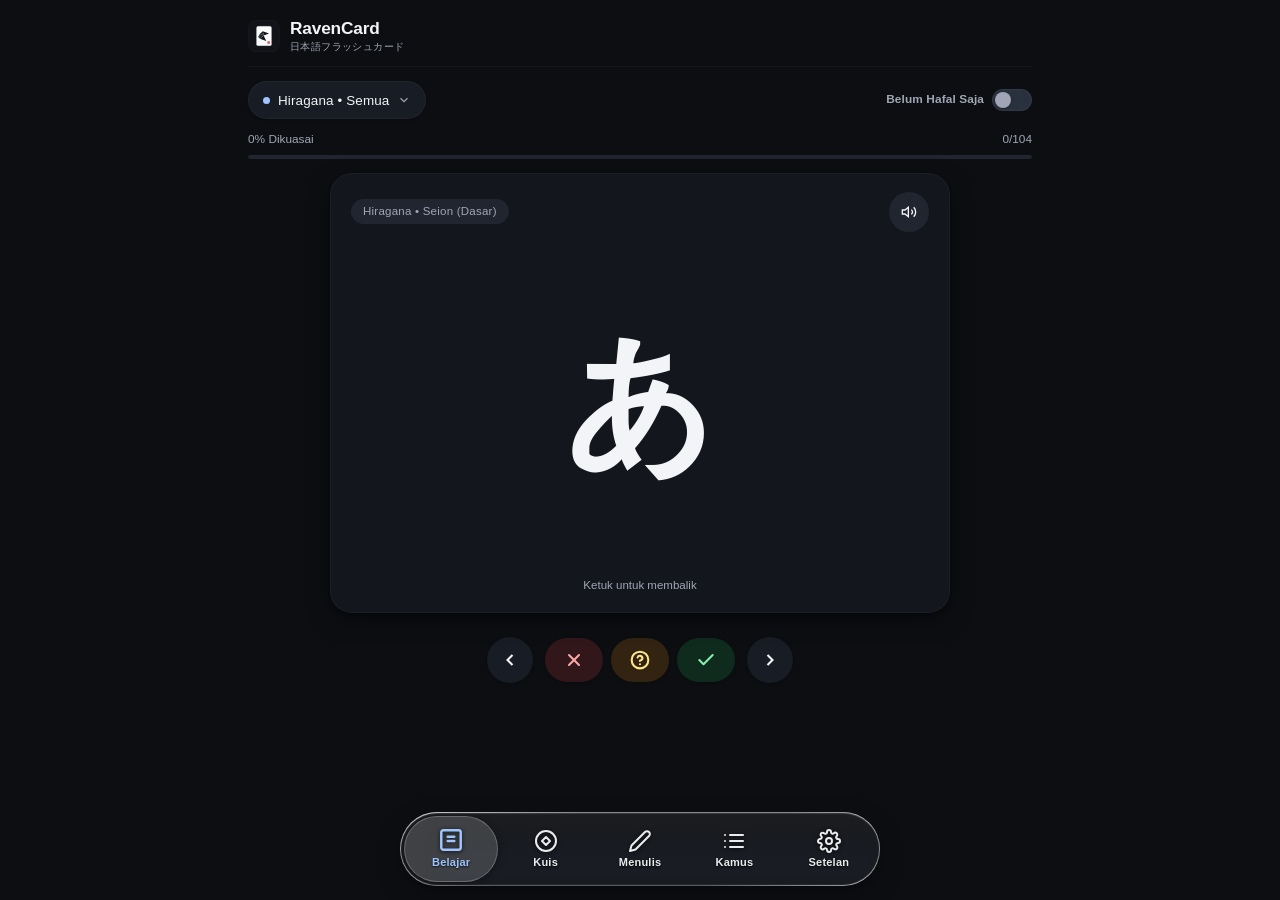
==== commit 86e2580a: "perf(core): optimize TBT and a11y for 95+ lighthouse score, bump cache v39" ====
--- a/index.html
+++ b/index.html
@@ -2,7 +2,7 @@
 <html lang="id">
 <head>
   <meta charset="UTF-8">
-  <meta name="viewport" content="width=device-width, initial-scale=1.0, maximum-scale=1.0, user-scalable=no, viewport-fit=cover">
+  <meta name="viewport" content="width=device-width, initial-scale=1.0, viewport-fit=cover">
   <meta name="description" content="Aplikasi Flashcard Belajar Bahasa Jepang: Hiragana, Katakana, Kanji, dan Kotoba N5-N3 secara interaktif dan offline.">
   <meta name="referrer" content="no-referrer">
   <meta name="theme-color" content="#111318">
@@ -20,7 +20,7 @@
 
   <title>RavenCard - Nihongo Flashcard N5-N3</title>
   
-  <link rel="stylesheet" href="./css/style.css?v=38">
+  <link rel="stylesheet" href="./css/style.css?v=39">
 </head>
 <body>
   <div class="app-container">
@@ -81,8 +81,10 @@
       </button>
     </div>
 
-    <section class="page-view active" id="page-cards">
-      <div class="progress-bar-wrap">
+    <main id="main-content" class="app-main" role="main">
+      <section class="page-view active" id="page-cards">
+        <h2 class="sr-only">Belajar Flashcard</h2>
+        <div class="progress-bar-wrap">
         <div class="progress-header">
           <span id="mastery-percent-text">0% Dikuasai</span>
           <span id="mastery-detail-text">0/46</span>
@@ -207,6 +209,7 @@
     </section>
 
     <section class="page-view" id="page-quiz">
+      <h2 class="sr-only">Kuis Karakter</h2>
       <div class="quiz-card">
         <div class="quiz-header">
           <span class="quiz-mode-badge" id="quiz-mode-badge">
@@ -254,6 +257,7 @@
     </section>
 
     <section class="page-view" id="page-list">
+      <h2 class="sr-only">Daftar Kamus Karakter</h2>
       <div class="dict-search-wrap">
         <span class="search-icon" aria-hidden="true">
           <svg width="18" height="18" viewBox="0 0 24 24" fill="none" stroke="currentColor" stroke-width="2">
@@ -582,6 +586,7 @@
         </div>
       </div>
     </section>
+    </main>
 
   </div>
 
@@ -639,7 +644,7 @@
     <div class="pwa-banner-content">
       <img src="./assets/icons/logo.svg" alt="RavenCard Icon" class="pwa-banner-icon">
       <div class="pwa-banner-text">
-        <h4>Pasang di Layar Utama</h4>
+        <h2 class="pwa-banner-title">Pasang di Layar Utama</h2>
         <p>Buka langsung dari beranda ponsel dan gunakan tanpa koneksi internet.</p>
       </div>
     </div>
@@ -737,7 +742,7 @@
         <div class="install-step-item">
           <div class="step-num">1</div>
           <div class="step-text">
-            <h5>Buka di Chrome atau Huawei Browser</h5>
+            <h4>Buka di Chrome atau Huawei Browser</h4>
             <p>Akses RavenCard di ponsel Android atau tablet Huawei MatePad.</p>
           </div>
         </div>
@@ -745,7 +750,7 @@
         <div class="install-step-item">
           <div class="step-num">2</div>
           <div class="step-text">
-            <h5>Buka Menu Browser (⋮ atau ⠇)</h5>
+            <h4>Buka Menu Browser (⋮ atau ⠇)</h4>
             <p>Ketuk menu titik tiga di Chrome atau bilah menu di Huawei Browser.</p>
           </div>
         </div>
@@ -753,7 +758,7 @@
         <div class="install-step-item">
           <div class="step-num">3</div>
           <div class="step-text">
-            <h5>Pilih Pasang / Tambahkan</h5>
+            <h4>Pilih Pasang / Tambahkan</h4>
             <p>Pilih <strong>Instal aplikasi</strong> atau <strong>Tambahkan ke layar beranda</strong>.</p>
           </div>
         </div>
@@ -761,7 +766,7 @@
         <div class="install-step-item">
           <div class="step-num">4</div>
           <div class="step-text">
-            <h5>Siap Digunakan Offline</h5>
+            <h4>Siap Digunakan Offline</h4>
             <p>RavenCard terpasang di layar utama dan siap digunakan tanpa koneksi internet.</p>
           </div>
         </div>
@@ -771,7 +776,7 @@
         <div class="install-step-item">
           <div class="step-num">1</div>
           <div class="step-text">
-            <h5>Buka di Safari</h5>
+            <h4>Buka di Safari</h4>
             <p>Buka RavenCard di Safari pada iPhone atau iPad.</p>
           </div>
         </div>
@@ -779,7 +784,7 @@
         <div class="install-step-item">
           <div class="step-num">2</div>
           <div class="step-text">
-            <h5>Ketuk Tombol Bagikan (Share)</h5>
+            <h4>Ketuk Tombol Bagikan (Share)</h4>
             <p>Ketuk ikon Bagikan <span class="step-badge">[↑]</span> di bilah bawah iPhone atau bilah atas iPad.</p>
           </div>
         </div>
@@ -787,7 +792,7 @@
         <div class="install-step-item">
           <div class="step-num">3</div>
           <div class="step-text">
-            <h5>Pilih "Add to Home Screen"</h5>
+            <h4>Pilih "Add to Home Screen"</h4>
             <p>Gulir daftar menu ke bawah lalu pilih opsi <strong>Tambahkan ke Layar Utama</strong>.</p>
           </div>
         </div>
@@ -795,7 +800,7 @@
         <div class="install-step-item">
           <div class="step-num">4</div>
           <div class="step-text">
-            <h5>Ketuk "Tambah"</h5>
+            <h4>Ketuk "Tambah"</h4>
             <p>RavenCard akan terpasang di layar utama iPad/iPhone dan berjalan layar penuh.</p>
           </div>
         </div>
@@ -882,6 +887,6 @@
 
   <div id="app-toast" class="toast-notification"></div>
 
-  <script type="module" src="./js/app.js?v=38"></script>
+  <script type="module" src="./js/app.js?v=39"></script>
 </body>
 </html>
--- a/css/style.css
+++ b/css/style.css
@@ -273,6 +273,27 @@
   padding-right: max(16px, env(safe-area-inset-right));
 }
 
+/* Main landmark container */
+.app-main {
+  display: flex;
+  flex-direction: column;
+  width: 100%;
+  flex: 1;
+}
+
+/* Visually hidden but accessible for screen readers & Lighthouse audits */
+.sr-only {
+  position: absolute;
+  width: 1px;
+  height: 1px;
+  padding: 0;
+  margin: -1px;
+  overflow: hidden;
+  clip: rect(0, 0, 0, 0);
+  white-space: nowrap;
+  border-width: 0;
+}
+
 /* Top app bar */
 .top-bar {
   display: flex;
@@ -522,10 +543,13 @@
 
 .progress-bar-fill {
   height: 100%;
-  width: 0%;
+  width: 100%;
+  transform-origin: left center;
+  transform: scaleX(0);
   border-radius: var(--radius-full);
   background: var(--md-sys-color-primary);
-  transition: width 0.3s cubic-bezier(0.2, 0, 0, 1);
+  transition: transform 0.3s cubic-bezier(0.2, 0, 0, 1);
+  will-change: transform;
 }
 
 /* Flashcard stage */
@@ -884,6 +908,7 @@
 }
 
 .btn-rate {
+  position: relative;
   flex: 1;
   max-width: 82px;
   min-width: 58px;
@@ -896,7 +921,20 @@
   border: none;
   cursor: pointer;
   box-shadow: var(--shadow-subtle);
-  transition: transform var(--motion-fast), box-shadow var(--motion-fast), filter var(--motion-fast);
+  transition: transform var(--motion-fast);
+  will-change: transform;
+}
+
+.btn-rate::after {
+  content: '';
+  position: absolute;
+  inset: -3px;
+  border-radius: 999px;
+  border: 3px solid currentColor;
+  opacity: 0;
+  pointer-events: none;
+  transition: opacity var(--motion-fast);
+  will-change: opacity;
 }
 
 .btn-rate svg {
@@ -944,8 +982,11 @@
 }
 
 .btn-rate.active {
-  box-shadow: 0 0 0 3px currentColor, var(--shadow-card);
   transform: scale(1.05);
+}
+
+.btn-rate.active::after {
+  opacity: 1;
 }
 
 .quiet-tools-strip {
@@ -1717,10 +1758,12 @@
   flex-shrink: 0;
 }
 
+.pwa-banner-text h2,
 .pwa-banner-text h4 {
   font-size: 0.84rem;
   font-weight: 600;
   color: var(--md-sys-color-on-surface);
+  margin: 0;
 }
 
 .pwa-banner-text p {
@@ -2292,6 +2335,7 @@
   flex-shrink: 0;
 }
 
+.step-text h4,
 .step-text h5 {
   font-size: 0.86rem;
   font-weight: 600;
@@ -2634,9 +2678,13 @@
 
 .writing-rep-bar-fill {
   height: 100%;
+  width: 100%;
+  transform-origin: left center;
+  transform: scaleX(0);
   background: var(--md-sys-color-primary);
   border-radius: var(--radius-full);
-  transition: width 0.25s ease;
+  transition: transform 0.25s ease;
+  will-change: transform;
 }
 
 /* Stroke order markers on canvas */
@@ -3191,7 +3239,7 @@
   align-items: center;
   justify-content: center;
   box-shadow: 0 2px 6px rgba(0, 0, 0, 0.2);
-  transition: transform var(--motion-fast), box-shadow var(--motion-fast);
+  transition: transform var(--motion-fast);
 }
 
 .accent-palette-btn.active .color-dot {
@@ -3302,7 +3350,7 @@
   font-weight: 600;
   cursor: pointer;
   border: none;
-  transition: background-color var(--motion-fast), border-color var(--motion-fast), transform var(--motion-fast), box-shadow var(--motion-fast);
+  transition: background-color var(--motion-fast), border-color var(--motion-fast), transform var(--motion-fast);
 }
 
 .backup-action-btn:active {
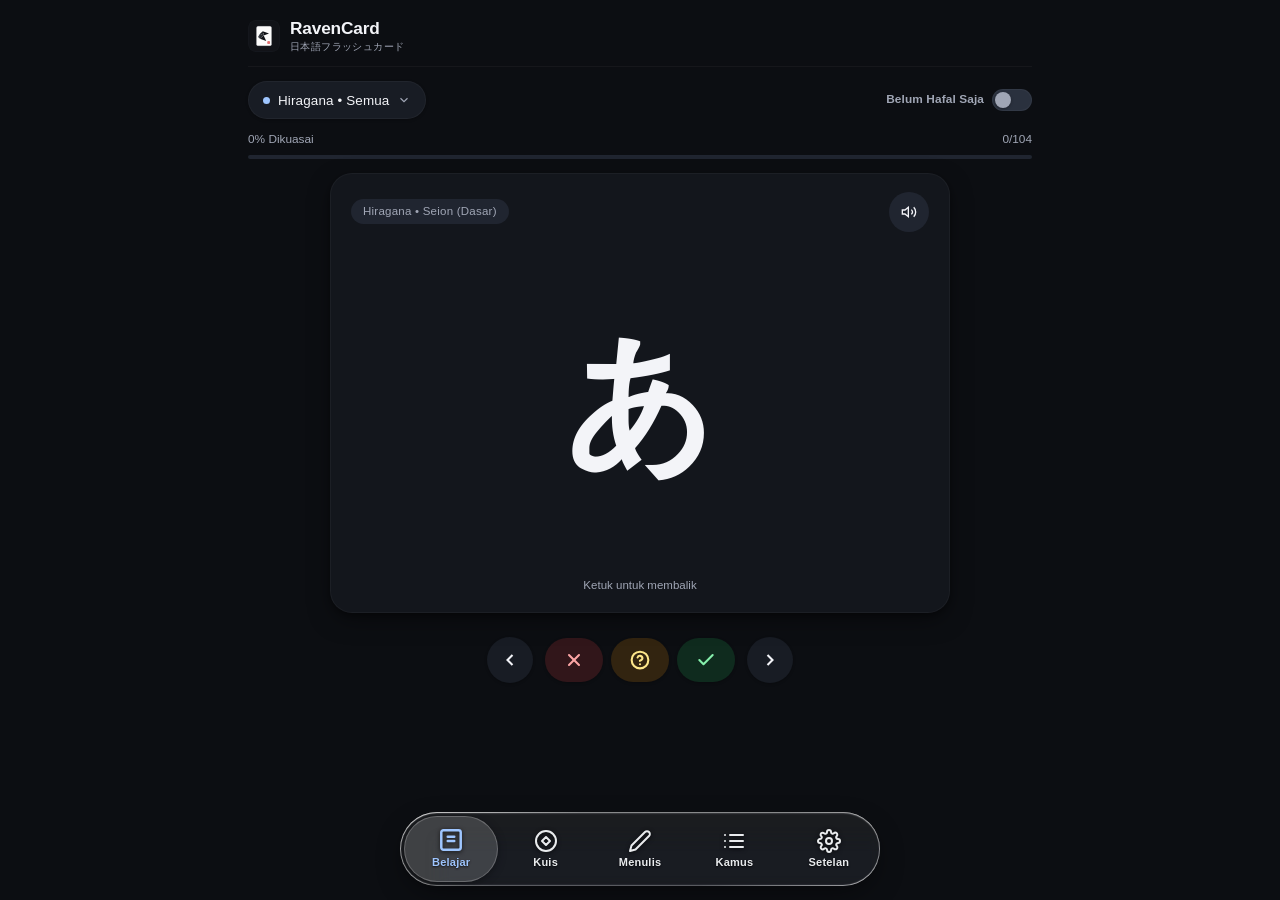
==== commit 534624b9: "perf(sheet): eliminate scrim blur and optimize liquid glass shader for 60-120fps, bump cache v40" ====
--- a/index.html
+++ b/index.html
@@ -20,7 +20,7 @@
 
   <title>RavenCard - Nihongo Flashcard N5-N3</title>
   
-  <link rel="stylesheet" href="./css/style.css?v=39">
+  <link rel="stylesheet" href="./css/style.css?v=40">
 </head>
 <body>
   <div class="app-container">
@@ -887,6 +887,6 @@
 
   <div id="app-toast" class="toast-notification"></div>
 
-  <script type="module" src="./js/app.js?v=39"></script>
+  <script type="module" src="./js/app.js?v=40"></script>
 </body>
 </html>
--- a/css/style.css
+++ b/css/style.css
@@ -1814,19 +1814,17 @@
   position: var(--lg-pos, fixed);
   inset: 0;
   z-index: 950;
-  background: rgba(8, 10, 20, 0.45);
+  background: rgba(10, 12, 18, 0.60);
   opacity: 0;
   visibility: hidden;
-  transition: opacity .32s ease, visibility 0s linear .32s;
-  backdrop-filter: blur(4px);
-  -webkit-backdrop-filter: blur(4px);
+  transition: opacity .25s ease, visibility 0s linear .25s;
 }
 
 .lg-scrim.is-open,
 .lg-scrim.active {
   opacity: 1;
   visibility: visible;
-  transition: opacity .32s ease;
+  transition: opacity .25s ease;
 }
 
 .lg-sheet {
@@ -1844,15 +1842,17 @@
   font: 500 15px/1.35 var(--font-cjk), -apple-system, BlinkMacSystemFont, "SF Pro Text", Inter, system-ui, sans-serif;
   transform: translateY(calc(100% + 24px + var(--dy, 0px)));
   visibility: hidden;
-  transition: transform .5s cubic-bezier(.2, .9, .25, 1), visibility 0s linear .5s;
+  transition: transform .42s cubic-bezier(.2, .9, .25, 1), visibility 0s linear .42s;
   box-shadow: 0 20px 48px -8px var(--lg-shadow), 0 4px 16px rgba(0, 0, 0, .10), inset 0 0 0 .5px rgba(var(--lg-rim), .28);
+  will-change: transform;
+  contain: layout paint;
 }
 
 .lg-sheet.is-open,
 .lg-sheet.active {
   transform: translateY(var(--dy, 0px));
   visibility: visible;
-  transition: transform .5s cubic-bezier(.2, .9, .25, 1);
+  transition: transform .42s cubic-bezier(.2, .9, .25, 1);
 }
 
 .lg-sheet.is-drag {
